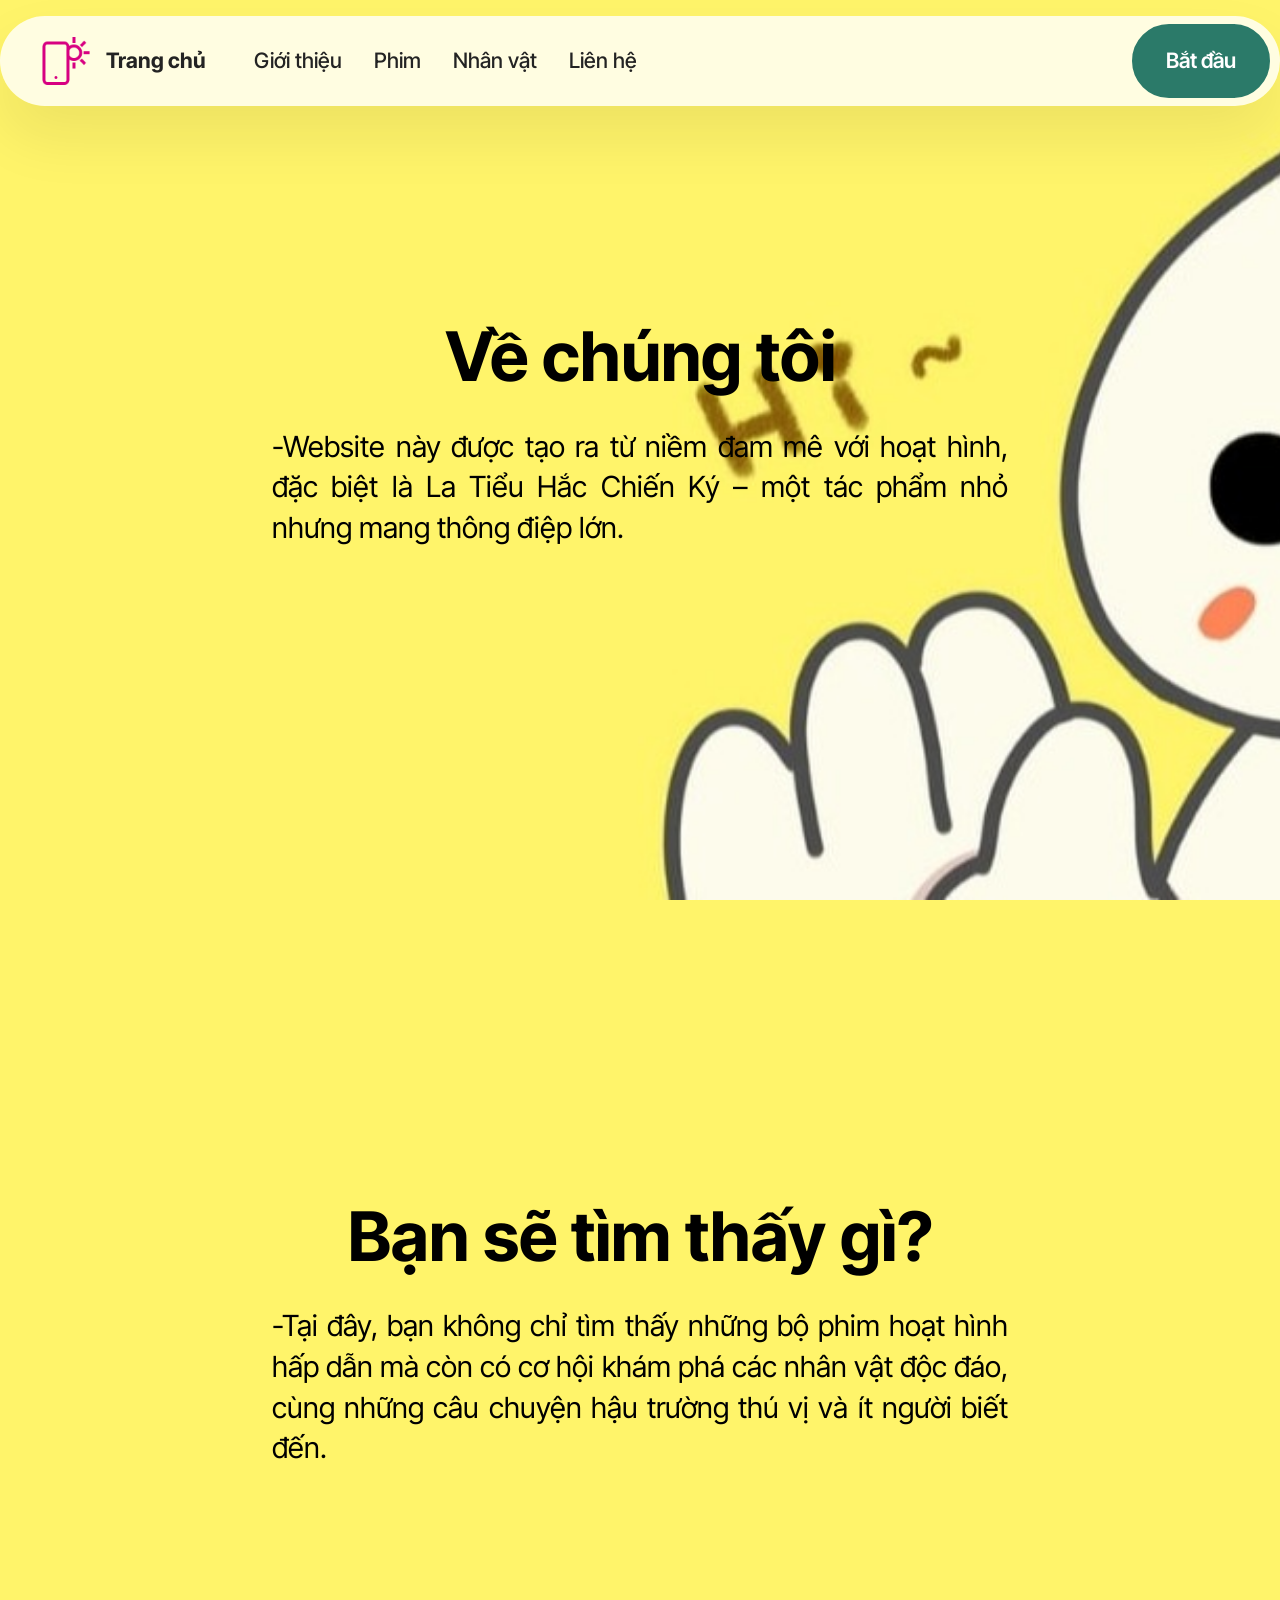
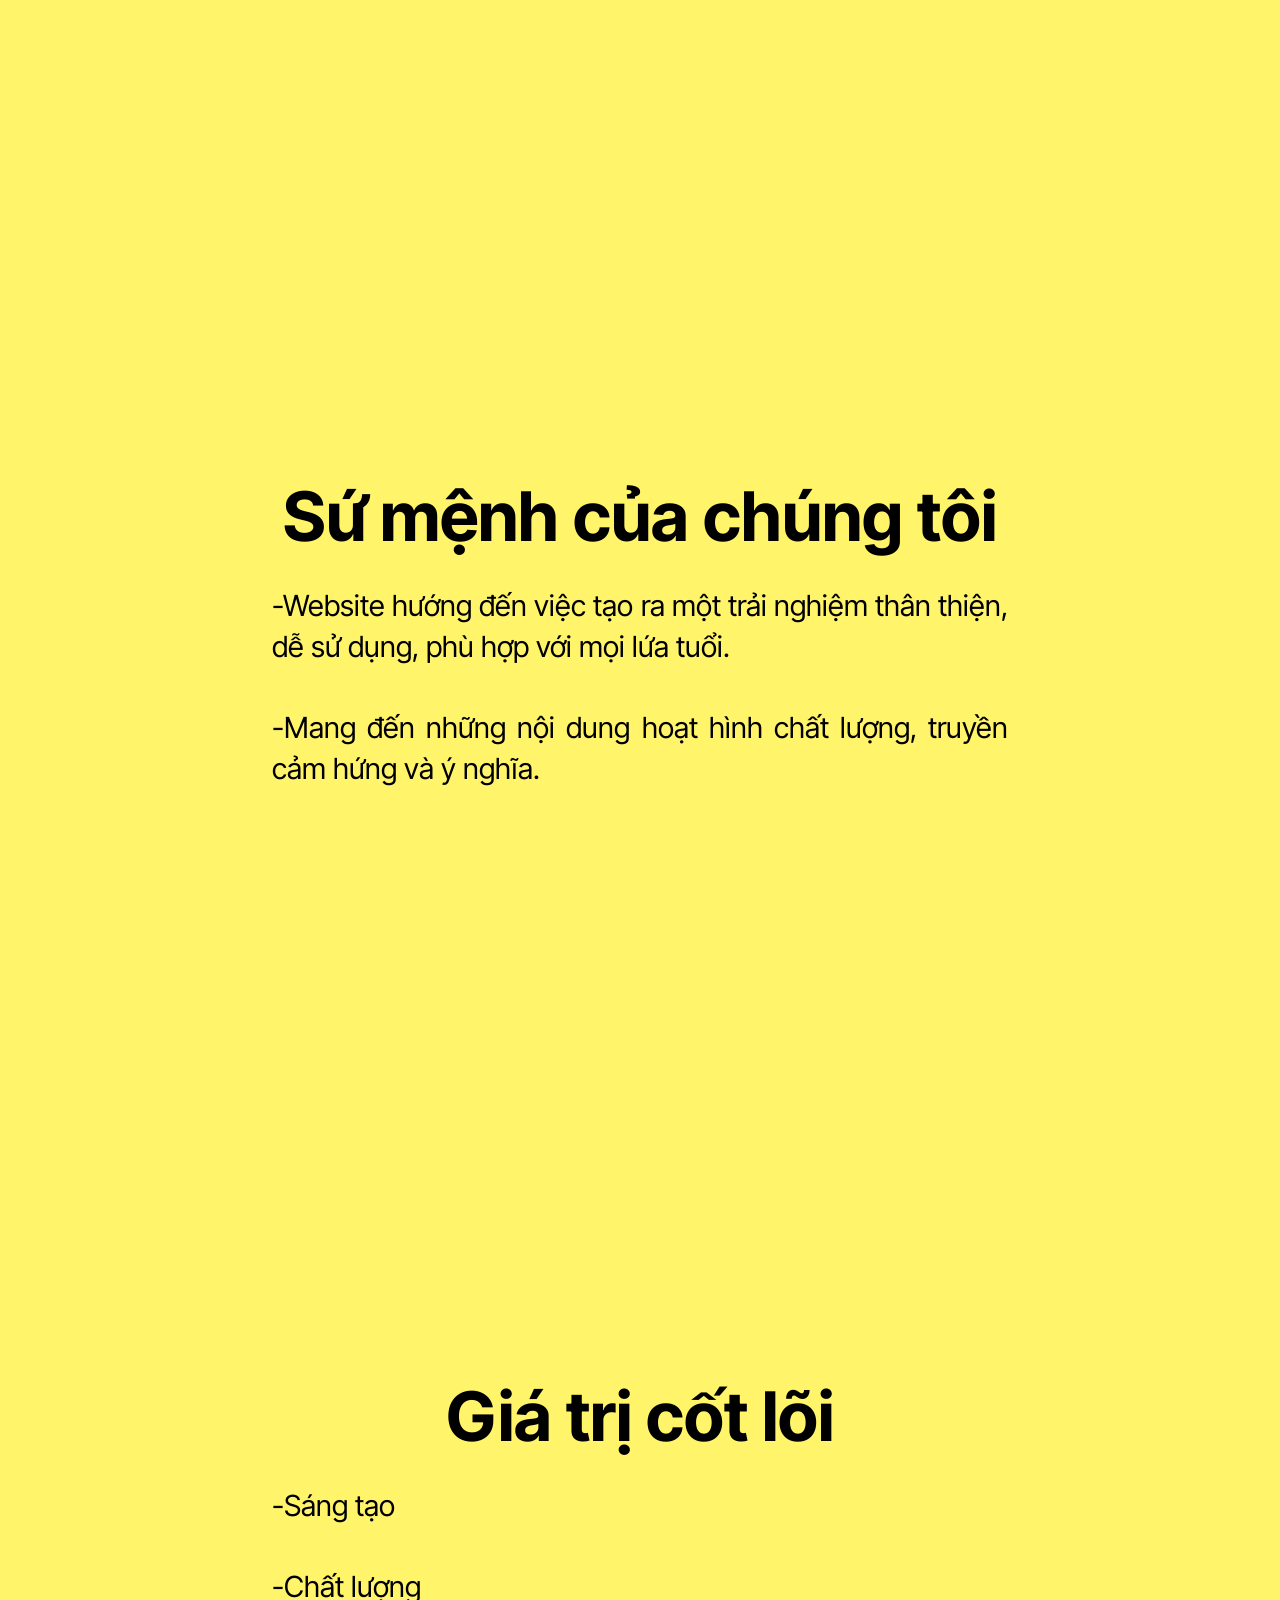
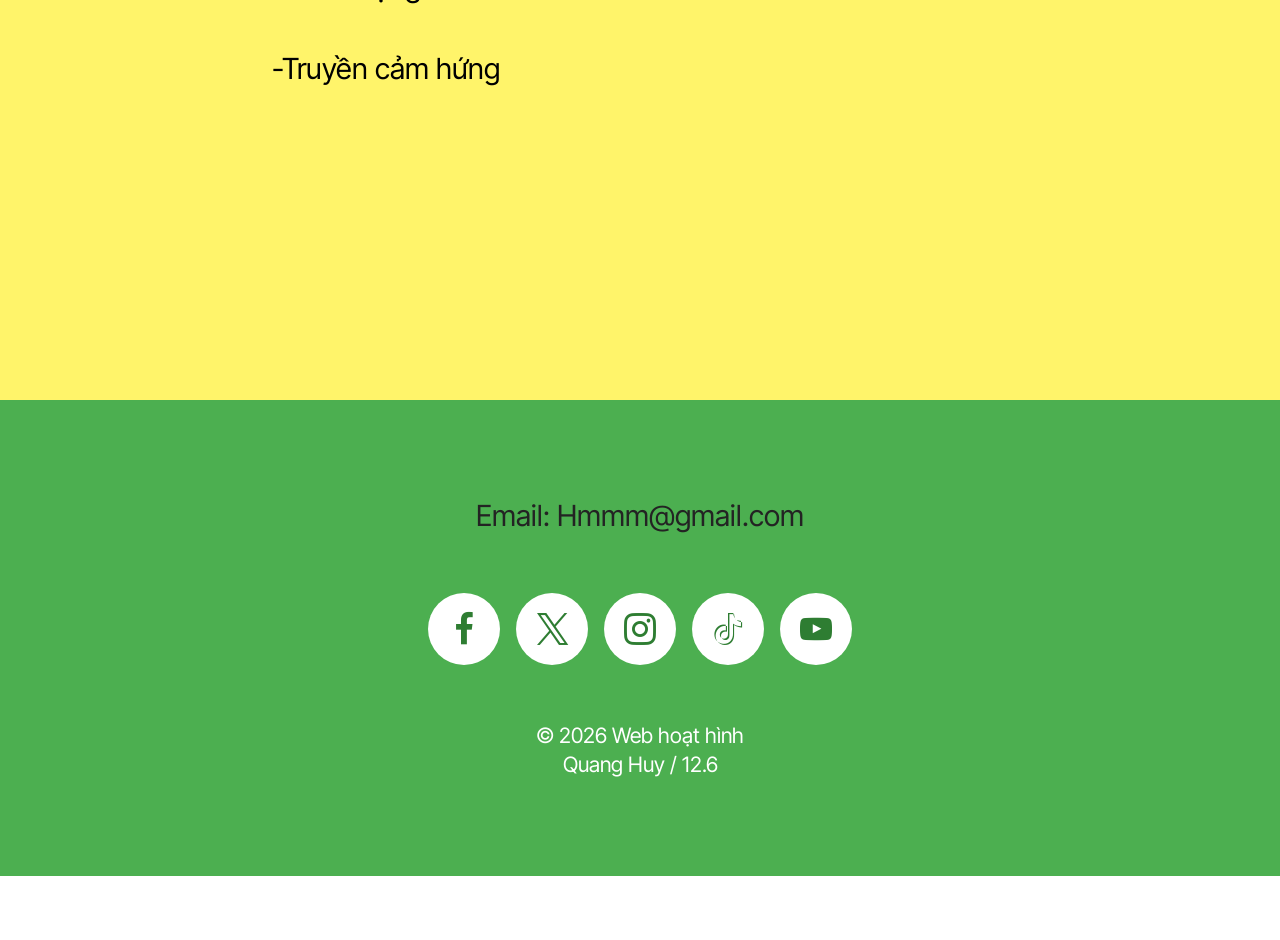
==== page1.html @ 05037f1d "Add files via upload" ====
<!DOCTYPE html>
<html  >
<head>
  <!-- Site made with Mobirise Website Builder v6.1.12, https://mobirise.com -->
  <meta charset="UTF-8">
  <meta http-equiv="X-UA-Compatible" content="IE=edge">
  <meta name="generator" content="Mobirise v6.1.12, mobirise.com">
  <meta name="viewport" content="width=device-width, initial-scale=1, minimum-scale=1">
  <link rel="shortcut icon" href="assets/images/logo.png" type="image/x-icon">
  <meta name="description" content="">
  
  
  <title>📖 Trang Giới thiệu</title>
  <link rel="stylesheet" href="assets/web/assets/mobirise-icons2/mobirise2.css">
  <link rel="stylesheet" href="assets/bootstrap/css/bootstrap.min.css">
  <link rel="stylesheet" href="assets/animatecss/animate.css">
  <link rel="stylesheet" href="assets/dropdown/css/style.css">
  <link rel="stylesheet" href="assets/socicon/css/styles.css">
  <link rel="stylesheet" href="assets/theme/css/style.css">
  <link rel="preload" href="https://fonts.googleapis.com/css?family=Inter+Tight:100,200,300,400,500,600,700,800,900,100i,200i,300i,400i,500i,600i,700i,800i,900i&display=swap" as="style" onload="this.onload=null;this.rel='stylesheet'">
  <noscript><link rel="stylesheet" href="https://fonts.googleapis.com/css?family=Inter+Tight:100,200,300,400,500,600,700,800,900,100i,200i,300i,400i,500i,600i,700i,800i,900i&display=swap"></noscript>
  <link rel="preload" as="style" href="assets/mobirise/css/mbr-additional.css?v=i8ZCEB"><link rel="stylesheet" href="assets/mobirise/css/mbr-additional.css?v=i8ZCEB" type="text/css">

  
  
  
</head>
<body>
  
  <section data-bs-version="5.1" class="menu menu1 cid-vepEcJFgNY" once="menu" id="menu01-1q">
	

	<nav class="navbar navbar-dropdown navbar-fixed-top navbar-expand-lg">
		<div class="container">
			<div class="navbar-brand">
				<span class="navbar-logo">
					<a href="https://mobiri.se">
						<img src="assets/images/logo.png" alt="Mobirise Website Builder" style="height: 3rem;">
					</a>
				</span>
				<span class="navbar-caption-wrap"><a class="navbar-caption text-black text-primary display-4" href="index.html" target="_blank">Trang chủ</a></span>
			</div>
			<button class="navbar-toggler" type="button" data-toggle="collapse" data-bs-toggle="collapse" data-target="#navbarSupportedContent" data-bs-target="#navbarSupportedContent" aria-controls="navbarNavAltMarkup" aria-expanded="false" aria-label="Toggle navigation">
				<div class="hamburger">
					<span></span>
					<span></span>
					<span></span>
					<span></span>
				</div>
			</button>
			<div class="collapse navbar-collapse" id="navbarSupportedContent">
				<ul class="navbar-nav nav-dropdown" data-app-modern-menu="true"><li class="nav-item">
						<a class="nav-link link text-black text-primary display-4" href="page1.html" target="_blank">Giới thiệu</a>
					</li>
					<li class="nav-item">
						<a class="nav-link link text-black text-primary display-4" href="page2.html" aria-expanded="false" target="_blank">Phim</a>
					</li>
					<li class="nav-item">
						<a class="nav-link link text-black text-primary display-4" href="page3.html" target="_blank">Nhân vật</a>
					</li><li class="nav-item"><a class="nav-link link text-black text-primary display-4" href="page4.html" target="_blank">Liên hệ</a></li></ul>
				
				<div class="navbar-buttons mbr-section-btn"><a class="btn btn-primary display-4" href="https://mobiri.se"> Bắt đầu</a></div>
			</div>
		</div>
	</nav>
</section>

<section data-bs-version="5.1" class="header09 startm5 cid-vepYF1tWBy mbr-fullscreen" id="header09-1y">	
    
	
	
	<div class="container-fluid">
		<div class="row">
			<div class="content-wrap col-12 col-md-8">
				<h1 class="mbr-section-title mbr-fonts-style mbr-white mb-4 display-1"><strong>Về chúng tôi</strong></h1>
				
				<p class="mbr-fonts-style mbr-text mbr-white mb-4 display-5">-Website này được tạo ra từ niềm đam mê với hoạt hình, đặc biệt là La Tiểu Hắc Chiến Ký – một tác phẩm nhỏ nhưng mang thông điệp lớn.<br></p>
				
			</div>
		</div>
	</div>
</section>

<section data-bs-version="5.1" class="header09 startm5 cid-veq40XiFyh mbr-fullscreen" id="header09-1z">	
    
	
	
	<div class="container-fluid">
		<div class="row">
			<div class="content-wrap col-12 col-md-8">
				<h1 class="mbr-section-title mbr-fonts-style mbr-white mb-4 display-1"><strong>Bạn sẽ tìm thấy gì?</strong></h1>
				
				<p class="mbr-fonts-style mbr-text mbr-white mb-4 display-5">-Tại đây, bạn không chỉ tìm thấy những bộ phim hoạt hình hấp dẫn mà còn có cơ hội khám phá các nhân vật độc đáo, cùng những câu chuyện hậu trường thú vị và ít người biết đến.<br></p>
				
			</div>
		</div>
	</div>
</section>

<section data-bs-version="5.1" class="header09 startm5 cid-veq47m38uY mbr-fullscreen" id="header09-20">	
    
	
	
	<div class="container-fluid">
		<div class="row">
			<div class="content-wrap col-12 col-md-8">
				<h1 class="mbr-section-title mbr-fonts-style mbr-white mb-4 display-1"><strong>Sứ mệnh của chúng tôi</strong></h1>
				
				<p class="mbr-fonts-style mbr-text mbr-white mb-4 display-5">-Website hướng đến việc tạo ra một trải nghiệm thân thiện, dễ sử dụng, phù hợp với mọi lứa tuổi.<br><br>-Mang đến những nội dung hoạt hình chất lượng, truyền cảm hứng và ý nghĩa.<br></p>
				
			</div>
		</div>
	</div>
</section>

<section data-bs-version="5.1" class="header09 startm5 cid-veq5OoNyB6 mbr-fullscreen" id="header09-21">	
    
	
	
	<div class="container-fluid">
		<div class="row">
			<div class="content-wrap col-12 col-md-8">
				<h1 class="mbr-section-title mbr-fonts-style mbr-white mb-4 display-1"><strong>Giá trị cốt lõi</strong></h1>
				
				<p class="mbr-fonts-style mbr-text mbr-white mb-4 display-5">-Sáng tạo<br><br>-Chất lượng<br><br>-Truyền cảm hứng<br></p>
				
			</div>
		</div>
	</div>
</section>

<section data-bs-version="5.1" class="footer1 programm5 cid-tJS9NNcTLZ" once="footers" id="footer03-1j">

        

    

    <div class="container">
        <div class="row">

            <div class="row-links mb-4">
                <ul class="header-menu">
                  
                  
                  
                  
                <li class="header-menu-item mbr-fonts-style display-5">Email: Hmmm@gmail.com</li></ul>
              </div>

            <div class="col-12">
                <div class="social-row">
                    <div class="soc-item">
                        <a href="https://mobiri.se/" target="_blank">
                            <span class="mbr-iconfont socicon socicon-facebook display-7"></span>
                        </a>
                    </div>
                    <div class="soc-item">
                        <a href="https://mobiri.se/" target="_blank">
                            <span class="mbr-iconfont socicon-twitter socicon"></span>
                        </a>
                    </div>
                    <div class="soc-item">
                        <a href="https://mobiri.se/" target="_blank">
                            <span class="mbr-iconfont socicon-instagram socicon"></span>
                        </a>
                    </div>
                    <div class="soc-item">
                        <a href="https://mobiri.se/" target="_blank">
                            <span class="mbr-iconfont socicon-tiktok socicon"></span>
                        </a>
                    </div>
                    <div class="soc-item">
                        <a href="https://mobiri.se/" target="_blank">
                            <span class="mbr-iconfont socicon-youtube socicon"></span>
                        </a>
                    </div>
                </div>
            </div>
            <div class="col-12 mt-5">
                <p class="mbr-fonts-style copyright display-7">
                    © 2026 Web hoạt hình<br>Quang Huy / 12.6</p>
            </div>
        </div>
    </div>
</section><section class="display-7" style="padding: 0;align-items: center;justify-content: center;flex-wrap: wrap;    align-content: center;display: flex;position: relative;height: 4rem;"><a href="https://mobiri.se/" style="flex: 1 1;height: 4rem;position: absolute;width: 100%;z-index: 1;"><img alt="" style="height: 4rem;" src="[data-uri]"></a><p style="margin: 0;text-align: center;" class="display-7">&#8204;</p><a style="z-index:1" href="https://mobirise.com/builder/ai-website-generator.html">AI Website Generator</a></section><script src="assets/bootstrap/js/bootstrap.bundle.min.js"></script>  <script src="assets/smoothscroll/smooth-scroll.js"></script>  <script src="assets/ytplayer/index.js"></script>  <script src="assets/dropdown/js/navbar-dropdown.js"></script>  <script src="assets/theme/js/script.js"></script>  
  
  
  <input name="animation" type="hidden">
  </body>
</html>
---- assets/web/assets/mobirise-icons2/mobirise2.css ----
@font-face {
  font-family: 'Moririse2';
  font-display: swap;
  src:  url('mobirise2.eot?f2bix4');
  src:  url('mobirise2.eot?f2bix4#iefix') format('embedded-opentype'),
    url('mobirise2.woff2?f2bix4') format('woff2'),
    url('mobirise2.woff?f2bix4') format('woff'),
    url('mobirise2.ttf?f2bix4') format('truetype'),
    url('mobirise2.svg?f2bix4#mobirise2') format('svg');
  font-weight: normal;
  font-style: normal;
}

[class^="mobi-"], [class*=" mobi-"] {
  /* use !important to prevent issues with browser extensions that change fonts */
  font-family: 'Moririse2' !important;
  speak: none;
  font-style: normal;
  font-weight: normal;
  font-variant: normal;
  text-transform: none;
  line-height: 1;

  /* Better Font Rendering =========== */
  -webkit-font-smoothing: antialiased;
  -moz-osx-font-smoothing: grayscale;
}

.mobi-mbri-add-submenu:before {
  content: "\e900";
}
.mobi-mbri-alert:before {
  content: "\e901";
}
.mobi-mbri-align-center:before {
  content: "\e902";
}
.mobi-mbri-align-justify:before {
  content: "\e903";
}
.mobi-mbri-align-left:before {
  content: "\e904";
}
.mobi-mbri-align-right:before {
  content: "\e905";
}
.mobi-mbri-android:before {
  content: "\e906";
}
.mobi-mbri-apple:before {
  content: "\e907";
}
.mobi-mbri-arrow-down:before {
  content: "\e908";
}
.mobi-mbri-arrow-next:before {
  content: "\e909";
}
.mobi-mbri-arrow-prev:before {
  content: "\e90a";
}
.mobi-mbri-arrow-up:before {
  content: "\e90b";
}
.mobi-mbri-bold:before {
  content: "\e90c";
}
.mobi-mbri-bookmark:before {
  content: "\e90d";
}
.mobi-mbri-bootstrap:before {
  content: "\e90e";
}
.mobi-mbri-briefcase:before {
  content: "\e90f";
}
.mobi-mbri-browse:before {
  content: "\e910";
}
.mobi-mbri-bulleted-list:before {
  content: "\e911";
}
.mobi-mbri-calendar:before {
  content: "\e912";
}
.mobi-mbri-camera:before {
  content: "\e913";
}
.mobi-mbri-cart-add:before {
  content: "\e914";
}
.mobi-mbri-cart-full:before {
  content: "\e915";
}
.mobi-mbri-cash:before {
  content: "\e916";
}
.mobi-mbri-change-style:before {
  content: "\e917";
}
.mobi-mbri-chat:before {
  content: "\e918";
}
.mobi-mbri-clock:before {
  content: "\e919";
}
.mobi-mbri-close:before {
  content: "\e91a";
}
.mobi-mbri-cloud:before {
  content: "\e91b";
}
.mobi-mbri-code:before {
  content: "\e91c";
}
.mobi-mbri-contact-form:before {
  content: "\e91d";
}
.mobi-mbri-credit-card:before {
  content: "\e91e";
}
.mobi-mbri-cursor-click:before {
  content: "\e91f";
}
.mobi-mbri-cust-feedback:before {
  content: "\e920";
}
.mobi-mbri-database:before {
  content: "\e921";
}
.mobi-mbri-delivery:before {
  content: "\e922";
}
.mobi-mbri-desktop:before {
  content: "\e923";
}
.mobi-mbri-devices:before {
  content: "\e924";
}
.mobi-mbri-down:before {
  content: "\e925";
}
.mobi-mbri-download-2:before {
  content: "\e926";
}
.mobi-mbri-download:before {
  content: "\e927";
}
.mobi-mbri-drag-n-drop-2:before {
  content: "\e928";
}
.mobi-mbri-drag-n-drop:before {
  content: "\e929";
}
.mobi-mbri-edit-2:before {
  content: "\e92a";
}
.mobi-mbri-edit:before {
  content: "\e92b";
}
.mobi-mbri-error:before {
  content: "\e92c";
}
.mobi-mbri-extension:before {
  content: "\e92d";
}
.mobi-mbri-features:before {
  content: "\e92e";
}
.mobi-mbri-file:before {
  content: "\e92f";
}
.mobi-mbri-flag:before {
  content: "\e930";
}
.mobi-mbri-folder:before {
  content: "\e931";
}
.mobi-mbri-gift:before {
  content: "\e932";
}
.mobi-mbri-github:before {
  content: "\e933";
}
.mobi-mbri-globe-2:before {
  content: "\e934";
}
.mobi-mbri-globe:before {
  content: "\e935";
}
.mobi-mbri-growing-chart:before {
  content: "\e936";
}
.mobi-mbri-hearth:before {
  content: "\e937";
}
.mobi-mbri-help:before {
  content: "\e938";
}
.mobi-mbri-home:before {
  content: "\e939";
}
.mobi-mbri-hot-cup:before {
  content: "\e93a";
}
.mobi-mbri-idea:before {
  content: "\e93b";
}
.mobi-mbri-image-gallery:before {
  content: "\e93c";
}
.mobi-mbri-image-slider:before {
  content: "\e93d";
}
.mobi-mbri-info:before {
  content: "\e93e";
}
.mobi-mbri-italic:before {
  content: "\e93f";
}
.mobi-mbri-key:before {
  content: "\e940";
}
.mobi-mbri-laptop:before {
  content: "\e941";
}
.mobi-mbri-layers:before {
  content: "\e942";
}
.mobi-mbri-left-right:before {
  content: "\e943";
}
.mobi-mbri-left:before {
  content: "\e944";
}
.mobi-mbri-letter:before {
  content: "\e945";
}
.mobi-mbri-like:before {
  content: "\e946";
}
.mobi-mbri-link:before {
  content: "\e947";
}
.mobi-mbri-lock:before {
  content: "\e948";
}
.mobi-mbri-login:before {
  content: "\e949";
}
.mobi-mbri-logout:before {
  content: "\e94a";
}
.mobi-mbri-magic-stick:before {
  content: "\e94b";
}
.mobi-mbri-map-pin:before {
  content: "\e94c";
}
.mobi-mbri-menu:before {
  content: "\e94d";
}
.mobi-mbri-mobile-2:before {
  content: "\e94e";
}
.mobi-mbri-mobile-horizontal:before {
  content: "\e94f";
}
.mobi-mbri-mobile:before {
  content: "\e950";
}
.mobi-mbri-mobirise:before {
  content: "\e951";
}
.mobi-mbri-more-horizontal:before {
  content: "\e952";
}
.mobi-mbri-more-vertical:before {
  content: "\e953";
}
.mobi-mbri-music:before {
  content: "\e954";
}
.mobi-mbri-new-file:before {
  content: "\e955";
}
.mobi-mbri-numbered-list:before {
  content: "\e956";
}
.mobi-mbri-opened-folder:before {
  content: "\e957";
}
.mobi-mbri-pages:before {
  content: "\e958";
}
.mobi-mbri-paper-plane:before {
  content: "\e959";
}
.mobi-mbri-paperclip:before {
  content: "\e95a";
}
.mobi-mbri-phone:before {
  content: "\e95b";
}
.mobi-mbri-photo:before {
  content: "\e95c";
}
.mobi-mbri-photos:before {
  content: "\e95d";
}
.mobi-mbri-pin:before {
  content: "\e95e";
}
.mobi-mbri-play:before {
  content: "\e95f";
}
.mobi-mbri-plus:before {
  content: "\e960";
}
.mobi-mbri-preview:before {
  content: "\e961";
}
.mobi-mbri-print:before {
  content: "\e962";
}
.mobi-mbri-protect:before {
  content: "\e963";
}
.mobi-mbri-question:before {
  content: "\e964";
}
.mobi-mbri-quote-left:before {
  content: "\e965";
}
.mobi-mbri-quote-right:before {
  content: "\e966";
}
.mobi-mbri-redo:before {
  content: "\e967";
}
.mobi-mbri-refresh:before {
  content: "\e968";
}
.mobi-mbri-responsive-2:before {
  content: "\e969";
}
.mobi-mbri-responsive:before {
  content: "\e96a";
}
.mobi-mbri-right:before {
  content: "\e96b";
}
.mobi-mbri-rocket:before {
  content: "\e96c";
}
.mobi-mbri-sad-face:before {
  content: "\e96d";
}
.mobi-mbri-sale:before {
  content: "\e96e";
}
.mobi-mbri-save:before {
  content: "\e96f";
}
.mobi-mbri-search:before {
  content: "\e970";
}
.mobi-mbri-setting-2:before {
  content: "\e971";
}
.mobi-mbri-setting-3:before {
  content: "\e972";
}
.mobi-mbri-setting:before {
  content: "\e973";
}
.mobi-mbri-share:before {
  content: "\e974";
}
.mobi-mbri-shopping-bag:before {
  content: "\e975";
}
.mobi-mbri-shopping-basket:before {
  content: "\e976";
}
.mobi-mbri-shopping-cart:before {
  content: "\e977";
}
.mobi-mbri-sites:before {
  content: "\e978";
}
.mobi-mbri-smile-face:before {
  content: "\e979";
}
.mobi-mbri-speed:before {
  content: "\e97a";
}
.mobi-mbri-star:before {
  content: "\e97b";
}
.mobi-mbri-success:before {
  content: "\e97c";
}
.mobi-mbri-sun:before {
  content: "\e97d";
}
.mobi-mbri-sun2:before {
  content: "\e97e";
}
.mobi-mbri-tablet-vertical:before {
  content: "\e97f";
}
.mobi-mbri-tablet:before {
  content: "\e980";
}
.mobi-mbri-target:before {
  content: "\e981";
}
.mobi-mbri-timer:before {
  content: "\e982";
}
.mobi-mbri-to-ftp:before {
  content: "\e983";
}
.mobi-mbri-to-local-drive:before {
  content: "\e984";
}
.mobi-mbri-touch-swipe:before {
  content: "\e985";
}
.mobi-mbri-touch:before {
  content: "\e986";
}
.mobi-mbri-trash:before {
  content: "\e987";
}
.mobi-mbri-underline:before {
  content: "\e988";
}
.mobi-mbri-undo:before {
  content: "\e989";
}
.mobi-mbri-unlink:before {
  content: "\e98a";
}
.mobi-mbri-unlock:before {
  content: "\e98b";
}
.mobi-mbri-up-down:before {
  content: "\e98c";
}
.mobi-mbri-up:before {
  content: "\e98d";
}
.mobi-mbri-update:before {
  content: "\e98e";
}
.mobi-mbri-upload-2:before {
  content: "\e98f";
}
.mobi-mbri-upload:before {
  content: "\e990";
}
.mobi-mbri-user-2:before {
  content: "\e991";
}
.mobi-mbri-user:before {
  content: "\e992";
}
.mobi-mbri-users:before {
  content: "\e993";
}
.mobi-mbri-video-play:before {
  content: "\e994";
}
.mobi-mbri-video:before {
  content: "\e995";
}
.mobi-mbri-watch:before {
  content: "\e996";
}
.mobi-mbri-website-theme-2:before {
  content: "\e997";
}
.mobi-mbri-website-theme:before {
  content: "\e998";
}
.mobi-mbri-wifi:before {
  content: "\e999";
}
.mobi-mbri-windows:before {
  content: "\e99a";
}
.mobi-mbri-zoom-in:before {
  content: "\e99b";
}
.mobi-mbri-zoom-out:before {
  content: "\e99c";
}
---- assets/dropdown/css/style.css ----
.navbar-dropdown {
  left: 0;
  padding: 0;
  position: absolute;
  right: 0;
  top: 0;
  transition: all 0.45s ease;
  z-index: 1030;
  background: #282828; }
  .navbar-dropdown .navbar-logo {
    margin-right: 0.8rem;
    transition: margin 0.3s ease-in-out;
    vertical-align: middle; }
    .navbar-dropdown .navbar-logo img {
      height: 3.125rem;
      transition: all 0.3s ease-in-out; }
    .navbar-dropdown .navbar-logo.mbr-iconfont {
      font-size: 3.125rem;
      line-height: 3.125rem; }
  .navbar-dropdown .navbar-caption {
    font-weight: 700;
    white-space: normal;
    vertical-align: -4px;
    line-height: 3.125rem !important; }
    .navbar-dropdown .navbar-caption, .navbar-dropdown .navbar-caption:hover {
      color: inherit;
      text-decoration: none; }
  .navbar-dropdown .mbr-iconfont + .navbar-caption {
    vertical-align: -1px; }
  .navbar-dropdown.navbar-fixed-top {
    position: fixed; }
  .navbar-dropdown .navbar-brand span {
    vertical-align: -4px; }
  .navbar-dropdown.bg-color.transparent {
    background: none; }
  .navbar-dropdown.navbar-short .navbar-brand {
    padding: 0.625rem 0; }
    .navbar-dropdown.navbar-short .navbar-brand span {
      vertical-align: -1px; }
  .navbar-dropdown.navbar-short .navbar-caption {
    line-height: 2.375rem !important;
    vertical-align: -2px; }
  .navbar-dropdown.navbar-short .navbar-logo {
    margin-right: 0.5rem; }
    .navbar-dropdown.navbar-short .navbar-logo img {
      height: 2.375rem; }
    .navbar-dropdown.navbar-short .navbar-logo.mbr-iconfont {
      font-size: 2.375rem;
      line-height: 2.375rem; }
  .navbar-dropdown.navbar-short .mbr-table-cell {
    height: 3.625rem; }
  .navbar-dropdown .navbar-close {
    left: 0.6875rem;
    position: fixed;
    top: 0.75rem;
    z-index: 1000; }
  .navbar-dropdown .hamburger-icon {
    content: "";
    display: inline-block;
    vertical-align: middle;
    width: 16px;
    -webkit-box-shadow: 0 -6px 0 1px #282828,0 0 0 1px #282828,0 6px 0 1px #282828;
    -moz-box-shadow: 0 -6px 0 1px #282828,0 0 0 1px #282828,0 6px 0 1px #282828;
    box-shadow: 0 -6px 0 1px #282828,0 0 0 1px #282828,0 6px 0 1px #282828; }

.dropdown-menu .dropdown-toggle[data-toggle="dropdown-submenu"]::after {
  border-bottom: 0.35em solid transparent;
  border-left: 0.35em solid;
  border-right: 0;
  border-top: 0.35em solid transparent;
  margin-left: 0.3rem; }

.dropdown-menu .dropdown-item:focus {
  outline: 0; }

.nav-dropdown {
  font-size: 0.75rem;
  font-weight: 500;
  height: auto !important; }
  .nav-dropdown .nav-btn {
    padding-left: 1rem; }
  .nav-dropdown .link {
    margin: .667em 1.667em;
    font-weight: 500;
    padding: 0;
    transition: color .2s ease-in-out; }
    .nav-dropdown .link.dropdown-toggle {
      margin-right: 2.583em; }
      .nav-dropdown .link.dropdown-toggle::after {
        margin-left: .25rem;
        border-top: 0.35em solid;
        border-right: 0.35em solid transparent;
        border-left: 0.35em solid transparent;
        border-bottom: 0; }
      .nav-dropdown .link.dropdown-toggle[aria-expanded="true"] {
        margin: 0;
        padding: 0.667em 3.263em  0.667em 1.667em; }
  .nav-dropdown .link::after,
  .nav-dropdown .dropdown-item::after {
    color: inherit; }
  .nav-dropdown .btn {
    font-size: 0.75rem;
    font-weight: 700;
    letter-spacing: 0;
    margin-bottom: 0;
    padding-left: 1.25rem;
    padding-right: 1.25rem; }
  .nav-dropdown .dropdown-menu {
    border-radius: 0;
    border: 0;
    left: 0;
    margin: 0;
    padding-bottom: 1.25rem;
    padding-top: 1.25rem;
    position: relative; }
  .nav-dropdown .dropdown-submenu {
    margin-left: 0.125rem;
    top: 0; }
  .nav-dropdown .dropdown-item {
    font-weight: 500;
    line-height: 2;
    padding: 0.3846em 4.615em 0.3846em 1.5385em;
    position: relative;
    transition: color .2s ease-in-out, background-color .2s ease-in-out; }
    .nav-dropdown .dropdown-item::after {
      margin-top: -0.3077em;
      position: absolute;
      right: 1.1538em;
      top: 50%; }
    .nav-dropdown .dropdown-item:focus, .nav-dropdown .dropdown-item:hover {
      background: none; }

@media (max-width: 767px) {
  .nav-dropdown.navbar-toggleable-sm {
    bottom: 0;
    display: none;
    left: 0;
    overflow-x: hidden;
    position: fixed;
    top: 0;
    transform: translateX(-100%);
    -ms-transform: translateX(-100%);
    -webkit-transform: translateX(-100%);
    width: 18.75rem;
    z-index: 999; } }
.nav-dropdown.navbar-toggleable-xl {
  bottom: 0;
  display: none;
  left: 0;
  overflow-x: hidden;
  position: fixed;
  top: 0;
  transform: translateX(-100%);
  -ms-transform: translateX(-100%);
  -webkit-transform: translateX(-100%);
  width: 18.75rem;
  z-index: 999; }

.nav-dropdown-sm {
  display: block !important;
  overflow-x: hidden;
  overflow: auto;
  padding-top: 3.875rem; }
  .nav-dropdown-sm::after {
    content: "";
    display: block;
    height: 3rem;
    width: 100%; }
  .nav-dropdown-sm.collapse.in ~ .navbar-close {
    display: block !important; }
  .nav-dropdown-sm.collapsing, .nav-dropdown-sm.collapse.in {
    transform: translateX(0);
    -ms-transform: translateX(0);
    -webkit-transform: translateX(0);
    transition: all 0.25s ease-out;
    -webkit-transition: all 0.25s ease-out;
    background: #282828; }
  .nav-dropdown-sm.collapsing[aria-expanded="false"] {
    transform: translateX(-100%);
    -ms-transform: translateX(-100%);
    -webkit-transform: translateX(-100%); }
  .nav-dropdown-sm .nav-item {
    display: block;
    margin-left: 0 !important;
    padding-left: 0; }
  .nav-dropdown-sm .link,
  .nav-dropdown-sm .dropdown-item {
    border-top: 1px dotted rgba(255, 255, 255, 0.1);
    font-size: 0.8125rem;
    line-height: 1.6;
    margin: 0 !important;
    padding: 0.875rem 2.4rem 0.875rem 1.5625rem !important;
    position: relative;
    white-space: normal; }
    .nav-dropdown-sm .link:focus, .nav-dropdown-sm .link:hover,
    .nav-dropdown-sm .dropdown-item:focus,
    .nav-dropdown-sm .dropdown-item:hover {
      background: rgba(0, 0, 0, 0.2) !important;
      color: #c0a375; }
  .nav-dropdown-sm .nav-btn {
    position: relative;
    padding: 1.5625rem 1.5625rem 0 1.5625rem; }
    .nav-dropdown-sm .nav-btn::before {
      border-top: 1px dotted rgba(255, 255, 255, 0.1);
      content: "";
      left: 0;
      position: absolute;
      top: 0;
      width: 100%; }
    .nav-dropdown-sm .nav-btn + .nav-btn {
      padding-top: 0.625rem; }
      .nav-dropdown-sm .nav-btn + .nav-btn::before {
        display: none; }
  .nav-dropdown-sm .btn {
    padding: 0.625rem 0; }
  .nav-dropdown-sm .dropdown-toggle[data-toggle="dropdown-submenu"]::after {
    margin-left: .25rem;
    border-top: 0.35em solid;
    border-right: 0.35em solid transparent;
    border-left: 0.35em solid transparent;
    border-bottom: 0; }
  .nav-dropdown-sm .dropdown-toggle[data-toggle="dropdown-submenu"][aria-expanded="true"]::after {
    border-top: 0;
    border-right: 0.35em solid transparent;
    border-left: 0.35em solid transparent;
    border-bottom: 0.35em solid; }
  .nav-dropdown-sm .dropdown-menu {
    margin: 0;
    padding: 0;
    position: relative;
    top: 0;
    left: 0;
    width: 100%;
    border: 0;
    float: none;
    border-radius: 0;
    background: none; }
  .nav-dropdown-sm .dropdown-submenu {
    left: 100%;
    margin-left: 0.125rem;
    margin-top: -1.25rem;
    top: 0; }

.navbar-toggleable-sm .nav-dropdown .dropdown-menu {
  position: absolute; }

.navbar-toggleable-sm .nav-dropdown .dropdown-submenu {
  left: 100%;
  margin-left: 0.125rem;
  margin-top: -1.25rem;
  top: 0; }

.navbar-toggleable-sm.opened .nav-dropdown .dropdown-menu {
  position: relative; }

.navbar-toggleable-sm.opened .nav-dropdown .dropdown-submenu {
  left: 0;
  margin-left: 00rem;
  margin-top: 0rem;
  top: 0; }

.is-builder .nav-dropdown.collapsing {
  transition: none !important; }
---- assets/socicon/css/styles.css ----
@charset "UTF-8";

@font-face {
  font-family: 'Socicon';
  src:  url('../fonts/socicon.eot');
  src:  url('../fonts/socicon.eot?#iefix') format('embedded-opentype'),
    url('../fonts/socicon.woff2') format('woff2'),
    url('../fonts/socicon.ttf') format('truetype'),
    url('../fonts/socicon.woff') format('woff'),
    url('../fonts/socicon.svg#socicon') format('svg');
  font-weight: normal;
  font-style: normal;
  font-display: swap;
}

[data-icon]:before {
  font-family: "socicon" !important;
  content: attr(data-icon);
  font-style: normal !important;
  font-weight: normal !important;
  font-variant: normal !important;
  text-transform: none !important;
  speak: none;
  line-height: 1;
  -webkit-font-smoothing: antialiased;
  -moz-osx-font-smoothing: grayscale;
}

[class^="socicon-"], [class*=" socicon-"] {
  /* use !important to prevent issues with browser extensions that change fonts */
  font-family: 'Socicon' !important;
  speak: none;
  font-style: normal;
  font-weight: normal;
  font-variant: normal;
  text-transform: none;
  line-height: 1;

  /* Better Font Rendering =========== */
  -webkit-font-smoothing: antialiased;
  -moz-osx-font-smoothing: grayscale;
}

.socicon-500px:before {
  content: "\e000";
}
.socicon-8tracks:before {
  content: "\e001";
}
.socicon-airbnb:before {
  content: "\e002";
}
.socicon-alliance:before {
  content: "\e003";
}
.socicon-amazon:before {
  content: "\e004";
}
.socicon-amplement:before {
  content: "\e005";
}
.socicon-android:before {
  content: "\e006";
}
.socicon-angellist:before {
  content: "\e007";
}
.socicon-apple:before {
  content: "\e008";
}
.socicon-appnet:before {
  content: "\e009";
}
.socicon-baidu:before {
  content: "\e00a";
}
.socicon-bandcamp:before {
  content: "\e00b";
}
.socicon-battlenet:before {
  content: "\e00c";
}
.socicon-mixer:before {
  content: "\e00d";
}
.socicon-bebee:before {
  content: "\e00e";
}
.socicon-bebo:before {
  content: "\e00f";
}
.socicon-behance:before {
  content: "\e010";
}
.socicon-blizzard:before {
  content: "\e011";
}
.socicon-blogger:before {
  content: "\e012";
}
.socicon-buffer:before {
  content: "\e013";
}
.socicon-chrome:before {
  content: "\e014";
}
.socicon-coderwall:before {
  content: "\e015";
}
.socicon-curse:before {
  content: "\e016";
}
.socicon-dailymotion:before {
  content: "\e017";
}
.socicon-deezer:before {
  content: "\e018";
}
.socicon-delicious:before {
  content: "\e019";
}
.socicon-deviantart:before {
  content: "\e01a";
}
.socicon-diablo:before {
  content: "\e01b";
}
.socicon-digg:before {
  content: "\e01c";
}
.socicon-discord:before {
  content: "\e01d";
}
.socicon-disqus:before {
  content: "\e01e";
}
.socicon-douban:before {
  content: "\e01f";
}
.socicon-draugiem:before {
  content: "\e020";
}
.socicon-dribbble:before {
  content: "\e021";
}
.socicon-drupal:before {
  content: "\e022";
}
.socicon-ebay:before {
  content: "\e023";
}
.socicon-ello:before {
  content: "\e024";
}
.socicon-endomodo:before {
  content: "\e025";
}
.socicon-envato:before {
  content: "\e026";
}
.socicon-etsy:before {
  content: "\e027";
}
.socicon-facebook:before {
  content: "\e028";
}
.socicon-feedburner:before {
  content: "\e029";
}
.socicon-filmweb:before {
  content: "\e02a";
}
.socicon-firefox:before {
  content: "\e02b";
}
.socicon-flattr:before {
  content: "\e02c";
}
.socicon-flickr:before {
  content: "\e02d";
}
.socicon-formulr:before {
  content: "\e02e";
}
.socicon-forrst:before {
  content: "\e02f";
}
.socicon-foursquare:before {
  content: "\e030";
}
.socicon-friendfeed:before {
  content: "\e031";
}
.socicon-github:before {
  content: "\e032";
}
.socicon-goodreads:before {
  content: "\e033";
}
.socicon-google:before {
  content: "\e034";
}
.socicon-googlescholar:before {
  content: "\e035";
}
.socicon-googlegroups:before {
  content: "\e036";
}
.socicon-googlephotos:before {
  content: "\e037";
}
.socicon-googleplus:before {
  content: "\e038";
}
.socicon-grooveshark:before {
  content: "\e039";
}
.socicon-hackerrank:before {
  content: "\e03a";
}
.socicon-hearthstone:before {
  content: "\e03b";
}
.socicon-hellocoton:before {
  content: "\e03c";
}
.socicon-heroes:before {
  content: "\e03d";
}
.socicon-smashcast:before {
  content: "\e03e";
}
.socicon-horde:before {
  content: "\e03f";
}
.socicon-houzz:before {
  content: "\e040";
}
.socicon-icq:before {
  content: "\e041";
}
.socicon-identica:before {
  content: "\e042";
}
.socicon-imdb:before {
  content: "\e043";
}
.socicon-instagram:before {
  content: "\e044";
}
.socicon-issuu:before {
  content: "\e045";
}
.socicon-istock:before {
  content: "\e046";
}
.socicon-itunes:before {
  content: "\e047";
}
.socicon-keybase:before {
  content: "\e048";
}
.socicon-lanyrd:before {
  content: "\e049";
}
.socicon-lastfm:before {
  content: "\e04a";
}
.socicon-line:before {
  content: "\e04b";
}
.socicon-linkedin:before {
  content: "\e04c";
}
.socicon-livejournal:before {
  content: "\e04d";
}
.socicon-lyft:before {
  content: "\e04e";
}
.socicon-macos:before {
  content: "\e04f";
}
.socicon-mail:before {
  content: "\e050";
}
.socicon-medium:before {
  content: "\e051";
}
.socicon-meetup:before {
  content: "\e052";
}
.socicon-mixcloud:before {
  content: "\e053";
}
.socicon-modelmayhem:before {
  content: "\e054";
}
.socicon-mumble:before {
  content: "\e055";
}
.socicon-myspace:before {
  content: "\e056";
}
.socicon-newsvine:before {
  content: "\e057";
}
.socicon-nintendo:before {
  content: "\e058";
}
.socicon-npm:before {
  content: "\e059";
}
.socicon-odnoklassniki:before {
  content: "\e05a";
}
.socicon-openid:before {
  content: "\e05b";
}
.socicon-opera:before {
  content: "\e05c";
}
.socicon-outlook:before {
  content: "\e05d";
}
.socicon-overwatch:before {
  content: "\e05e";
}
.socicon-patreon:before {
  content: "\e05f";
}
.socicon-paypal:before {
  content: "\e060";
}
.socicon-periscope:before {
  content: "\e061";
}
.socicon-persona:before {
  content: "\e062";
}
.socicon-pinterest:before {
  content: "\e063";
}
.socicon-play:before {
  content: "\e064";
}
.socicon-player:before {
  content: "\e065";
}
.socicon-playstation:before {
  content: "\e066";
}
.socicon-pocket:before {
  content: "\e067";
}
.socicon-qq:before {
  content: "\e068";
}
.socicon-quora:before {
  content: "\e069";
}
.socicon-raidcall:before {
  content: "\e06a";
}
.socicon-ravelry:before {
  content: "\e06b";
}
.socicon-reddit:before {
  content: "\e06c";
}
.socicon-renren:before {
  content: "\e06d";
}
.socicon-researchgate:before {
  content: "\e06e";
}
.socicon-residentadvisor:before {
  content: "\e06f";
}
.socicon-reverbnation:before {
  content: "\e070";
}
.socicon-rss:before {
  content: "\e071";
}
.socicon-sharethis:before {
  content: "\e072";
}
.socicon-skype:before {
  content: "\e073";
}
.socicon-slideshare:before {
  content: "\e074";
}
.socicon-smugmug:before {
  content: "\e075";
}
.socicon-snapchat:before {
  content: "\e076";
}
.socicon-songkick:before {
  content: "\e077";
}
.socicon-soundcloud:before {
  content: "\e078";
}
.socicon-spotify:before {
  content: "\e079";
}
.socicon-stackexchange:before {
  content: "\e07a";
}
.socicon-stackoverflow:before {
  content: "\e07b";
}
.socicon-starcraft:before {
  content: "\e07c";
}
.socicon-stayfriends:before {
  content: "\e07d";
}
.socicon-steam:before {
  content: "\e07e";
}
.socicon-storehouse:before {
  content: "\e07f";
}
.socicon-strava:before {
  content: "\e080";
}
.socicon-streamjar:before {
  content: "\e081";
}
.socicon-stumbleupon:before {
  content: "\e082";
}
.socicon-swarm:before {
  content: "\e083";
}
.socicon-teamspeak:before {
  content: "\e084";
}
.socicon-teamviewer:before {
  content: "\e085";
}
.socicon-technorati:before {
  content: "\e086";
}
.socicon-telegram:before {
  content: "\e087";
}
.socicon-tripadvisor:before {
  content: "\e088";
}
.socicon-tripit:before {
  content: "\e089";
}
.socicon-triplej:before {
  content: "\e08a";
}
.socicon-tumblr:before {
  content: "\e08b";
}
.socicon-twitch:before {
  content: "\e08c";
}
.socicon-twitter:before {
  content: "\e08d";
}
.socicon-uber:before {
  content: "\e08e";
}
.socicon-ventrilo:before {
  content: "\e08f";
}
.socicon-viadeo:before {
  content: "\e090";
}
.socicon-viber:before {
  content: "\e091";
}
.socicon-viewbug:before {
  content: "\e092";
}
.socicon-vimeo:before {
  content: "\e093";
}
.socicon-vine:before {
  content: "\e094";
}
.socicon-vkontakte:before {
  content: "\e095";
}
.socicon-warcraft:before {
  content: "\e096";
}
.socicon-wechat:before {
  content: "\e097";
}
.socicon-weibo:before {
  content: "\e098";
}
.socicon-whatsapp:before {
  content: "\e099";
}
.socicon-wikipedia:before {
  content: "\e09a";
}
.socicon-windows:before {
  content: "\e09b";
}
.socicon-wordpress:before {
  content: "\e09c";
}
.socicon-wykop:before {
  content: "\e09d";
}
.socicon-xbox:before {
  content: "\e09e";
}
.socicon-xing:before {
  content: "\e09f";
}
.socicon-yahoo:before {
  content: "\e0a0";
}
.socicon-yammer:before {
  content: "\e0a1";
}
.socicon-yandex:before {
  content: "\e0a2";
}
.socicon-yelp:before {
  content: "\e0a3";
}
.socicon-younow:before {
  content: "\e0a4";
}
.socicon-youtube:before {
  content: "\e0a5";
}
.socicon-zapier:before {
  content: "\e0a6";
}
.socicon-zerply:before {
  content: "\e0a7";
}
.socicon-zomato:before {
  content: "\e0a8";
}
.socicon-zynga:before {
  content: "\e0a9";
}
.socicon-bluesky:before {
  content: "\e0aa";
}
.socicon-threads:before {
  content: "\e0ab";
}
.socicon-spreadshirt:before {
  content: "\e901";
}
.socicon-gamejolt:before {
  content: "\e902";
}
.socicon-trello:before {
  content: "\e903";
}
.socicon-tunein:before {
  content: "\e904";
}
.socicon-bloglovin:before {
  content: "\e905";
}
.socicon-gamewisp:before {
  content: "\e906";
}
.socicon-messenger:before {
  content: "\e907";
}
.socicon-pandora:before {
  content: "\e908";
}
.socicon-augment:before {
  content: "\e909";
}
.socicon-bitbucket:before {
  content: "\e90a";
}
.socicon-fyuse:before {
  content: "\e90b";
}
.socicon-yt-gaming:before {
  content: "\e90c";
}
.socicon-sketchfab:before {
  content: "\e90d";
}
.socicon-mobcrush:before {
  content: "\e90e";
}
.socicon-microsoft:before {
  content: "\e90f";
}
.socicon-realtor:before {
  content: "\e910";
}
.socicon-tidal:before {
  content: "\e911";
}
.socicon-qobuz:before {
  content: "\e912";
}
.socicon-natgeo:before {
  content: "\e913";
}
.socicon-mastodon:before {
  content: "\e914";
}
.socicon-unsplash:before {
  content: "\e915";
}
.socicon-homeadvisor:before {
  content: "\e916";
}
.socicon-angieslist:before {
  content: "\e917";
}
.socicon-codepen:before {
  content: "\e918";
}
.socicon-slack:before {
  content: "\e919";
}
.socicon-openaigym:before {
  content: "\e91a";
}
.socicon-logmein:before {
  content: "\e91b";
}
.socicon-fiverr:before {
  content: "\e91c";
}
.socicon-gotomeeting:before {
  content: "\e91d";
}
.socicon-aliexpress:before {
  content: "\e91e";
}
.socicon-guru:before {
  content: "\e91f";
}
.socicon-appstore:before {
  content: "\e920";
}
.socicon-homes:before {
  content: "\e921";
}
.socicon-zoom:before {
  content: "\e922";
}
.socicon-alibaba:before {
  content: "\e923";
}
.socicon-craigslist:before {
  content: "\e924";
}
.socicon-wix:before {
  content: "\e925";
}
.socicon-redfin:before {
  content: "\e926";
}
.socicon-googlecalendar:before {
  content: "\e927";
}
.socicon-shopify:before {
  content: "\e928";
}
.socicon-freelancer:before {
  content: "\e929";
}
.socicon-seedrs:before {
  content: "\e92a";
}
.socicon-bing:before {
  content: "\e92b";
}
.socicon-doodle:before {
  content: "\e92c";
}
.socicon-bonanza:before {
  content: "\e92d";
}
.socicon-squarespace:before {
  content: "\e92e";
}
.socicon-toptal:before {
  content: "\e92f";
}
.socicon-gust:before {
  content: "\e930";
}
.socicon-ask:before {
  content: "\e931";
}
.socicon-trulia:before {
  content: "\e932";
}
.socicon-loomly:before {
  content: "\e933";
}
.socicon-ghost:before {
  content: "\e934";
}
.socicon-upwork:before {
  content: "\e935";
}
.socicon-fundable:before {
  content: "\e936";
}
.socicon-booking:before {
  content: "\e937";
}
.socicon-googlemaps:before {
  content: "\e938";
}
.socicon-zillow:before {
  content: "\e939";
}
.socicon-niconico:before {
  content: "\e93a";
}
.socicon-toneden:before {
  content: "\e93b";
}
.socicon-crunchbase:before {
  content: "\e93c";
}
.socicon-homefy:before {
  content: "\e93d";
}
.socicon-calendly:before {
  content: "\e93e";
}
.socicon-livemaster:before {
  content: "\e93f";
}
.socicon-udemy:before {
  content: "\e940";
}
.socicon-codered:before {
  content: "\e941";
}
.socicon-origin:before {
  content: "\e942";
}
.socicon-nextdoor:before {
  content: "\e943";
}
.socicon-portfolio:before {
  content: "\e944";
}
.socicon-instructables:before {
  content: "\e945";
}
.socicon-gitlab:before {
  content: "\e946";
}
.socicon-hackernews:before {
  content: "\e947";
}
.socicon-smashwords:before {
  content: "\e948";
}
.socicon-kobo:before {
  content: "\e949";
}
.socicon-bookbub:before {
  content: "\e94a";
}
.socicon-mailru:before {
  content: "\e94b";
}
.socicon-moddb:before {
  content: "\e94c";
}
.socicon-indiedb:before {
  content: "\e94d";
}
.socicon-traxsource:before {
  content: "\e94e";
}
.socicon-gamefor:before {
  content: "\e94f";
}
.socicon-pixiv:before {
  content: "\e950";
}
.socicon-myanimelist:before {
  content: "\e951";
}
.socicon-blackberry:before {
  content: "\e952";
}
.socicon-wickr:before {
  content: "\e953";
}
.socicon-spip:before {
  content: "\e954";
}
.socicon-napster:before {
  content: "\e955";
}
.socicon-beatport:before {
  content: "\e956";
}
.socicon-hackerone:before {
  content: "\e957";
}
.socicon-internet:before {
  content: "\e958";
}
.socicon-ubuntu:before {
  content: "\e959";
}
.socicon-artstation:before {
  content: "\e95a";
}
.socicon-invision:before {
  content: "\e95b";
}
.socicon-torial:before {
  content: "\e95c";
}
.socicon-collectorz:before {
  content: "\e95d";
}
.socicon-seenthis:before {
  content: "\e95e";
}
.socicon-googleplaymusic:before {
  content: "\e95f";
}
.socicon-debian:before {
  content: "\e960";
}
.socicon-filmfreeway:before {
  content: "\e961";
}
.socicon-gnome:before {
  content: "\e962";
}
.socicon-itchio:before {
  content: "\e963";
}
.socicon-jamendo:before {
  content: "\e964";
}
.socicon-mix:before {
  content: "\e965";
}
.socicon-sharepoint:before {
  content: "\e966";
}
.socicon-tinder:before {
  content: "\e967";
}
.socicon-windguru:before {
  content: "\e968";
}
.socicon-cdbaby:before {
  content: "\e969";
}
.socicon-elementaryos:before {
  content: "\e96a";
}
.socicon-stage32:before {
  content: "\e96b";
}
.socicon-tiktok:before {
  content: "\e96c";
}
.socicon-gitter:before {
  content: "\e96d";
}
.socicon-letterboxd:before {
  content: "\e96e";
}
.socicon-threema:before {
  content: "\e96f";
}
.socicon-splice:before {
  content: "\e970";
}
.socicon-metapop:before {
  content: "\e971";
}
.socicon-naver:before {
  content: "\e972";
}
.socicon-remote:before {
  content: "\e973";
}
.socicon-flipboard:before {
  content: "\e974";
}
.socicon-googlehangouts:before {
  content: "\e975";
}
.socicon-dlive:before {
  content: "\e976";
}
.socicon-vsco:before {
  content: "\e977";
}
.socicon-stitcher:before {
  content: "\e978";
}
.socicon-avvo:before {
  content: "\e979";
}
.socicon-redbubble:before {
  content: "\e97a";
}
.socicon-society6:before {
  content: "\e97b";
}
.socicon-zazzle:before {
  content: "\e97c";
}
.socicon-eitaa:before {
  content: "\e97d";
}
.socicon-soroush:before {
  content: "\e97e";
}
.socicon-bale:before {
  content: "\e97f";
}
---- assets/theme/css/style.css ----
@charset "UTF-8";
section {
  background-color: #ffffff;
}

body {
  font-style: normal;
  line-height: 1.5;
  font-weight: 400;
  color: #232323;
  position: relative;
}

button {
  background-color: transparent;
  border-color: transparent;
}

.embla__button,
.carousel-control {
  background-color: #edefea !important;
  opacity: 0.8 !important;
  color: #464845 !important;
  border-color: #edefea !important;
}

.carousel .close,
.modalWindow .close {
  background-color: #edefea !important;
  color: #464845 !important;
  border-color: #edefea !important;
  opacity: 0.8 !important;
}

.carousel .close:hover,
.modalWindow .close:hover {
  opacity: 1 !important;
}

.carousel-indicators li {
  background-color: #edefea !important;
  border: 2px solid #464845 !important;
}

.carousel-indicators li:hover,
.carousel-indicators li:active {
  opacity: 0.8 !important;
}

.embla__button:hover,
.carousel-control:hover {
  background-color: #edefea !important;
  opacity: 1 !important;
}

.modalWindow-video-container {
  height: 80%;
}

section,
.container,
.container-fluid {
  position: relative;
  word-wrap: break-word;
}

a.mbr-iconfont:hover {
  text-decoration: none;
}

.article .lead p,
.article .lead ul,
.article .lead ol,
.article .lead pre,
.article .lead blockquote {
  margin-bottom: 0;
}

a {
  font-style: normal;
  font-weight: 400;
  cursor: pointer;
}
a, a:hover {
  text-decoration: none;
}

.mbr-section-title {
  font-style: normal;
  line-height: 1.3;
}

.mbr-section-subtitle {
  line-height: 1.3;
}

.mbr-text {
  font-style: normal;
  line-height: 1.7;
}

h1,
h2,
h3,
h4,
h5,
h6,
.display-1,
.display-2,
.display-4,
.display-5,
.display-7,
span,
p,
a {
  line-height: 1;
  word-break: break-word;
  word-wrap: break-word;
  font-weight: 400;
}

b,
strong {
  font-weight: bold;
}

input:-webkit-autofill, input:-webkit-autofill:hover, input:-webkit-autofill:focus, input:-webkit-autofill:active {
  transition-delay: 9999s;
  -webkit-transition-property: background-color, color;
  transition-property: background-color, color;
}

textarea[type=hidden] {
  display: none;
}

section {
  background-position: 50% 50%;
  background-repeat: no-repeat;
  background-size: cover;
}
section .mbr-background-video,
section .mbr-background-video-preview {
  position: absolute;
  bottom: 0;
  left: 0;
  right: 0;
  top: 0;
}

.hidden {
  visibility: hidden;
}

.mbr-z-index20 {
  z-index: 20;
}

/*! Base colors */
.mbr-white {
  color: #ffffff;
}

.mbr-black {
  color: #111111;
}

.mbr-bg-white {
  background-color: #ffffff;
}

.mbr-bg-black {
  background-color: #000000;
}

/*! Text-aligns */
.align-left {
  text-align: left;
}

.align-center {
  text-align: center;
}

.align-right {
  text-align: right;
}

/*! Font-weight  */
.mbr-light {
  font-weight: 300;
}

.mbr-regular {
  font-weight: 400;
}

.mbr-semibold {
  font-weight: 500;
}

.mbr-bold {
  font-weight: 700;
}

/*! Media  */
.media-content {
  flex-basis: 100%;
}

.media-container-row {
  display: flex;
  flex-direction: row;
  flex-wrap: wrap;
  justify-content: center;
  align-content: center;
  align-items: start;
}
.media-container-row .media-size-item {
  width: 400px;
}

.media-container-column {
  display: flex;
  flex-direction: column;
  flex-wrap: wrap;
  justify-content: center;
  align-content: center;
  align-items: stretch;
}
.media-container-column > * {
  width: 100%;
}

@media (min-width: 992px) {
  .media-container-row {
    flex-wrap: nowrap;
  }
}
figure {
  margin-bottom: 0;
  overflow: hidden;
}

figure[mbr-media-size] {
  transition: width 0.1s;
}

img,
iframe {
  display: block;
  width: 100%;
}

.card {
  background-color: transparent;
  border: none;
}

.card-box {
  width: 100%;
}

.card-img {
  text-align: center;
  flex-shrink: 0;
  -webkit-flex-shrink: 0;
}

.media {
  max-width: 100%;
  margin: 0 auto;
}

.mbr-figure {
  align-self: center;
}

.media-container > div {
  max-width: 100%;
}

.mbr-figure img,
.card-img img {
  width: 100%;
}

@media (max-width: 991px) {
  .media-size-item {
    width: auto !important;
  }
  .media {
    width: auto;
  }
  .mbr-figure {
    width: 100% !important;
  }
}
/*! Buttons */
.mbr-section-btn {
  margin-left: -0.6rem;
  margin-right: -0.6rem;
  font-size: 0;
}

.btn {
  font-weight: 600;
  border-width: 1px;
  font-style: normal;
  margin: 0.6rem 0.6rem;
  white-space: normal;
  transition: all 0.2s ease-in-out;
  display: inline-flex;
  align-items: center;
  justify-content: center;
  word-break: break-word;
}

.btn-sm {
  font-weight: 600;
  letter-spacing: 0px;
  transition: all 0.3s ease-in-out;
}

.btn-md {
  font-weight: 600;
  letter-spacing: 0px;
  transition: all 0.3s ease-in-out;
}

.btn-lg {
  font-weight: 600;
  letter-spacing: 0px;
  transition: all 0.3s ease-in-out;
}

.btn-form {
  margin: 0;
}
.btn-form:hover {
  cursor: pointer;
}

nav .mbr-section-btn {
  margin-left: 0rem;
  margin-right: 0rem;
}

/*! Btn icon margin */
.btn .mbr-iconfont,
.btn.btn-sm .mbr-iconfont {
  order: 1;
  cursor: pointer;
  margin-left: 0.5rem;
  vertical-align: sub;
}

.btn.btn-md .mbr-iconfont,
.btn.btn-md .mbr-iconfont {
  margin-left: 0.8rem;
}

.mbr-regular {
  font-weight: 400;
}

.mbr-semibold {
  font-weight: 500;
}

.mbr-bold {
  font-weight: 700;
}

[type=submit] {
  -webkit-appearance: none;
}

/*! Full-screen */
.mbr-fullscreen .mbr-overlay {
  min-height: 100vh;
}

.mbr-fullscreen {
  display: flex;
  display: -moz-flex;
  display: -ms-flex;
  display: -o-flex;
  align-items: center;
  min-height: 100vh;
  padding-top: 3rem;
  padding-bottom: 3rem;
}

/*! Map */
.map {
  height: 25rem;
  position: relative;
}
.map iframe {
  width: 100%;
  height: 100%;
}

/*! Scroll to top arrow */
.mbr-arrow-up {
  bottom: 25px;
  right: 90px;
  position: fixed;
  text-align: right;
  z-index: 5000;
  color: #ffffff;
  font-size: 22px;
}

.mbr-arrow-up a {
  background: rgba(0, 0, 0, 0.2);
  border-radius: 50%;
  color: #fff;
  display: inline-block;
  height: 60px;
  width: 60px;
  border: 2px solid #fff;
  outline-style: none !important;
  position: relative;
  text-decoration: none;
  transition: all 0.3s ease-in-out;
  cursor: pointer;
  text-align: center;
}
.mbr-arrow-up a:hover {
  background-color: rgba(0, 0, 0, 0.4);
}
.mbr-arrow-up a i {
  line-height: 60px;
}

.mbr-arrow-up-icon {
  display: block;
  color: #fff;
}

.mbr-arrow-up-icon::before {
  content: "›";
  display: inline-block;
  font-family: serif;
  font-size: 22px;
  line-height: 1;
  font-style: normal;
  position: relative;
  top: 6px;
  left: -4px;
  transform: rotate(-90deg);
}

/*! Arrow Down */
.mbr-arrow {
  position: absolute;
  bottom: 45px;
  left: 50%;
  width: 60px;
  height: 60px;
  cursor: pointer;
  background-color: rgba(80, 80, 80, 0.5);
  border-radius: 50%;
  transform: translateX(-50%);
}
@media (max-width: 767px) {
  .mbr-arrow {
    display: none;
  }
}
.mbr-arrow > a {
  display: inline-block;
  text-decoration: none;
  outline-style: none;
  animation: arrowdown 1.7s ease-in-out infinite;
  color: #ffffff;
}
.mbr-arrow > a > i {
  position: absolute;
  top: -2px;
  left: 15px;
  font-size: 2rem;
}

#scrollToTop a i::before {
  content: "";
  position: absolute;
  display: block;
  border-bottom: 2.5px solid #fff;
  border-left: 2.5px solid #fff;
  width: 27.8%;
  height: 27.8%;
  left: 50%;
  top: 51%;
  transform: translateY(-30%) translateX(-50%) rotate(135deg);
}

@keyframes arrowdown {
  0% {
    transform: translateY(0px);
  }
  50% {
    transform: translateY(-5px);
  }
  100% {
    transform: translateY(0px);
  }
}
@media (max-width: 500px) {
  .mbr-arrow-up {
    left: 0;
    right: 0;
    text-align: center;
  }
}
/*Gradients animation*/
@keyframes gradient-animation {
  from {
    background-position: 0% 100%;
    animation-timing-function: ease-in-out;
  }
  to {
    background-position: 100% 0%;
    animation-timing-function: ease-in-out;
  }
}
.bg-gradient {
  background-size: 200% 200%;
  animation: gradient-animation 5s infinite alternate;
  -webkit-animation: gradient-animation 5s infinite alternate;
}

.menu .navbar-brand {
  display: -webkit-flex;
}
.menu .navbar-brand span {
  display: flex;
  display: -webkit-flex;
}
.menu .navbar-brand .navbar-caption-wrap {
  display: -webkit-flex;
}
.menu .navbar-brand .navbar-logo img {
  display: -webkit-flex;
  width: auto;
}
@media (min-width: 768px) and (max-width: 991px) {
  .menu .navbar-toggleable-sm .navbar-nav {
    display: -ms-flexbox;
  }
}
@media (max-width: 991px) {
  .menu .navbar-collapse {
    max-height: 93.5vh;
  }
  .menu .navbar-collapse.show {
    overflow: auto;
  }
}
@media (min-width: 992px) {
  .menu .navbar-nav.nav-dropdown {
    display: -webkit-flex;
  }
  .menu .navbar-toggleable-sm .navbar-collapse {
    display: -webkit-flex !important;
  }
  .menu .collapsed .navbar-collapse {
    max-height: 93.5vh;
  }
  .menu .collapsed .navbar-collapse.show {
    overflow: auto;
  }
}
@media (max-width: 767px) {
  .menu .navbar-collapse {
    max-height: 80vh;
  }
}

.nav-link .mbr-iconfont {
  margin-right: 0.5rem;
}

.navbar {
  display: -webkit-flex;
  -webkit-flex-wrap: wrap;
  -webkit-align-items: center;
  -webkit-justify-content: space-between;
}

.navbar-collapse {
  -webkit-flex-basis: 100%;
  -webkit-flex-grow: 1;
  -webkit-align-items: center;
}

.nav-dropdown .link {
  padding: 0.667em 1.667em !important;
  margin: 0 !important;
}

.nav {
  display: -webkit-flex;
  -webkit-flex-wrap: wrap;
}

.row {
  display: -webkit-flex;
  -webkit-flex-wrap: wrap;
}

.justify-content-center {
  -webkit-justify-content: center;
}

.form-inline {
  display: -webkit-flex;
}

.card-wrapper {
  -webkit-flex: 1;
}

.carousel-control {
  z-index: 10;
  display: -webkit-flex;
}

.carousel-controls {
  display: -webkit-flex;
}

.media {
  display: -webkit-flex;
}

.form-group:focus {
  outline: none;
}

.jq-selectbox__select {
  padding: 7px 0;
  position: relative;
}

.jq-selectbox__dropdown {
  overflow: hidden;
  border-radius: 10px;
  position: absolute;
  top: 100%;
  left: 0 !important;
  width: 100% !important;
}

.jq-selectbox__trigger-arrow {
  right: 0;
  transform: translateY(-50%);
}

.jq-selectbox li {
  padding: 1.07em 0.5em;
}

input[type=range] {
  padding-left: 0 !important;
  padding-right: 0 !important;
}

.modal-dialog,
.modal-content {
  height: 100%;
}

.modal-dialog .carousel-inner {
  height: calc(100vh - 1.75rem);
}
@media (max-width: 575px) {
  .modal-dialog .carousel-inner {
    height: calc(100vh - 1rem);
  }
}

.carousel-item {
  text-align: center;
}

.carousel-item img {
  margin: auto;
}

.navbar-toggler {
  align-self: flex-start;
  padding: 0.25rem 0.75rem;
  font-size: 1.25rem;
  line-height: 1;
  background: transparent;
  border: 1px solid transparent;
  border-radius: 0.25rem;
}

.navbar-toggler:focus,
.navbar-toggler:hover {
  text-decoration: none;
  box-shadow: none;
}

.navbar-toggler-icon {
  display: inline-block;
  width: 1.5em;
  height: 1.5em;
  vertical-align: middle;
  content: "";
  background: no-repeat center center;
  background-size: 100% 100%;
}

.navbar-toggler-left {
  position: absolute;
  left: 1rem;
}

.navbar-toggler-right {
  position: absolute;
  right: 1rem;
}

.card-img {
  width: auto;
}

.menu .navbar.collapsed:not(.beta-menu) {
  flex-direction: column;
}

.carousel-item.active,
.carousel-item-next,
.carousel-item-prev {
  display: flex;
}

.note-air-layout .dropup .dropdown-menu,
.note-air-layout .navbar-fixed-bottom .dropdown .dropdown-menu {
  bottom: initial !important;
}

html,
body {
  height: auto;
  min-height: 100vh;
}

.dropup .dropdown-toggle::after {
  display: none;
}

.form-asterisk {
  font-family: initial;
  position: absolute;
  top: -2px;
  font-weight: normal;
}

.form-control-label {
  position: relative;
  cursor: pointer;
  margin-bottom: 0.357em;
  padding: 0;
}

.alert {
  color: #ffffff;
  border-radius: 0;
  border: 0;
  font-size: 1.1rem;
  line-height: 1.5;
  margin-bottom: 1.875rem;
  padding: 1.25rem;
  position: relative;
  text-align: center;
}
.alert.alert-form::after {
  background-color: inherit;
  bottom: -7px;
  content: "";
  display: block;
  height: 14px;
  left: 50%;
  margin-left: -7px;
  position: absolute;
  transform: rotate(45deg);
  width: 14px;
}

.form-control {
  background-color: #ffffff;
  background-clip: border-box;
  color: #232323;
  line-height: 1rem !important;
  height: auto;
  padding: 1.2rem 2rem;
  transition: border-color 0.25s ease 0s;
  border: 1px solid transparent !important;
  border-radius: 4px;
  box-shadow: rgba(0, 0, 0, 0.07) 0px 1px 1px 0px, rgba(0, 0, 0, 0.07) 0px 1px 3px 0px, rgba(0, 0, 0, 0.03) 0px 0px 0px 1px;
}
.form-active .form-control:invalid {
  border-color: red;
}

.row > * {
  padding-right: 1rem;
  padding-left: 1rem;
}

form .row {
  margin-left: -0.6rem;
  margin-right: -0.6rem;
}
form .row [class*=col] {
  padding-left: 0.6rem;
  padding-right: 0.6rem;
}

form .mbr-section-btn {
  padding-left: 0.6rem;
  padding-right: 0.6rem;
}

form .form-check-input {
  margin-top: 0.5;
}

textarea.form-control {
  line-height: 1.5rem !important;
}

.form-group {
  margin-bottom: 1.2rem;
}

.form-control,
form .btn {
  min-height: 48px;
}

.gdpr-block label span.textGDPR input[name=gdpr] {
  top: 7px;
}

.form-control:focus {
  box-shadow: none;
}

:focus {
  outline: none;
}

.mbr-overlay {
  background-color: #000;
  bottom: 0;
  left: 0;
  opacity: 0.5;
  position: absolute;
  right: 0;
  top: 0;
  z-index: 0;
  pointer-events: none;
}

blockquote {
  font-style: italic;
  padding: 3rem;
  font-size: 1.09rem;
  position: relative;
  border-left: 3px solid;
}

ul,
ol,
pre,
blockquote {
  margin-bottom: 2.3125rem;
}

.mt-4 {
  margin-top: 2rem !important;
}

.mb-4 {
  margin-bottom: 2rem !important;
}

.container,
.container-fluid {
  padding-left: 16px;
  padding-right: 16px;
}

.row {
  margin-left: -16px;
  margin-right: -16px;
}
.row > [class*=col] {
  padding-left: 16px;
  padding-right: 16px;
}

@media (min-width: 992px) {
  .container-fluid {
    padding-left: 32px;
    padding-right: 32px;
  }
}
@media (max-width: 991px) {
  .mbr-container {
    padding-left: 16px;
    padding-right: 16px;
  }
}
.app-video-wrapper > img {
  opacity: 1;
}

.app-video-wrapper {
  background: transparent;
}

.item {
  position: relative;
}

.dropdown-menu .dropdown-menu {
  left: 100%;
}

.dropdown-item + .dropdown-menu {
  display: none;
}

.dropdown-item:hover + .dropdown-menu,
.dropdown-menu:hover {
  display: block;
}

@media (min-aspect-ratio: 16/9) {
  .mbr-video-foreground {
    height: 300% !important;
    top: -100% !important;
  }
}
@media (max-aspect-ratio: 16/9) {
  .mbr-video-foreground {
    width: 300% !important;
    left: -100% !important;
  }
}.engine {
	position: absolute;
	text-indent: -2400px;
	text-align: center;
	padding: 0;
	top: 0;
	left: -2400px;
}
---- assets/mobirise/css/mbr-additional.css ----
.btn {
  border-width: 2px;
}
img,
.card-wrap,
.card-wrapper,
.video-wrapper,
.mbr-figure iframe,
.google-map iframe,
.slide-content,
.plan,
.card,
.item-wrapper,
.item-wrapper .mbr-overlay {
  border-radius: 2rem !important;
}
.video-wrapper {
  overflow: hidden;
}
body {
  font-family: Inter Tight;
}
.display-1 {
  font-family: 'Inter Tight', sans-serif;
  font-size: 5rem;
  line-height: 1;
}
.display-1 > .mbr-iconfont {
  font-size: 6.25rem;
}
.display-2 {
  font-family: 'Inter Tight', sans-serif;
  font-size: 4rem;
  line-height: 1;
}
.display-2 > .mbr-iconfont {
  font-size: 5rem;
}
.display-4 {
  font-family: 'Inter Tight', sans-serif;
  font-size: 1.4rem;
  line-height: 1.5;
}
.display-4 > .mbr-iconfont {
  font-size: 1.75rem;
}
.display-5 {
  font-family: 'Inter Tight', sans-serif;
  font-size: 2rem;
  line-height: 1.5;
}
.display-5 > .mbr-iconfont {
  font-size: 2.5rem;
}
.display-7 {
  font-family: 'Inter Tight', sans-serif;
  font-size: 1.4rem;
  line-height: 1.3;
}
.display-7 > .mbr-iconfont {
  font-size: 1.75rem;
}
/* ---- Fluid typography for mobile devices ---- */
/* 1.4 - font scale ratio ( bootstrap == 1.42857 ) */
/* 100vw - current viewport width */
/* (48 - 20)  48 == 48rem == 768px, 20 == 20rem == 320px(minimal supported viewport) */
/* 0.65 - min scale variable, may vary */
@media (max-width: 992px) {
  .display-1 {
    font-size: 4rem;
  }
}
@media (max-width: 768px) {
  .display-1 {
    font-size: 3.5rem;
    font-size: calc( 2.4rem + (5 - 2.4) * ((100vw - 20rem) / (48 - 20)));
    line-height: calc( 1.1 * (2.4rem + (5 - 2.4) * ((100vw - 20rem) / (48 - 20))));
  }
  .display-2 {
    font-size: 3.2rem;
    font-size: calc( 2.05rem + (4 - 2.05) * ((100vw - 20rem) / (48 - 20)));
    line-height: calc( 1.3 * (2.05rem + (4 - 2.05) * ((100vw - 20rem) / (48 - 20))));
  }
  .display-4 {
    font-size: 1.12rem;
    font-size: calc( 1.14rem + (1.4 - 1.14) * ((100vw - 20rem) / (48 - 20)));
    line-height: calc( 1.4 * (1.14rem + (1.4 - 1.14) * ((100vw - 20rem) / (48 - 20))));
  }
  .display-5 {
    font-size: 1.6rem;
    font-size: calc( 1.35rem + (2 - 1.35) * ((100vw - 20rem) / (48 - 20)));
    line-height: calc( 1.4 * (1.35rem + (2 - 1.35) * ((100vw - 20rem) / (48 - 20))));
  }
  .display-7 {
    font-size: 1.12rem;
    font-size: calc( 1.14rem + (1.4 - 1.14) * ((100vw - 20rem) / (48 - 20)));
    line-height: calc( 1.4 * (1.14rem + (1.4 - 1.14) * ((100vw - 20rem) / (48 - 20))));
  }
}
@media (min-width: 992px) and (max-width: 1400px) {
  .display-1 {
    font-size: 3.5rem;
    font-size: calc( 2.4rem + (5 - 2.4) * ((100vw - 62rem) / (87 - 62)));
    line-height: calc( 1.1 * (2.4rem + (5 - 2.4) * ((100vw - 62rem) / (87 - 62))));
  }
  .display-2 {
    font-size: 3.2rem;
    font-size: calc( 2.05rem + (4 - 2.05) * ((100vw - 62rem) / (87 - 62)));
    line-height: calc( 1.3 * (2.05rem + (4 - 2.05) * ((100vw - 62rem) / (87 - 62))));
  }
  .display-4 {
    font-size: 1.12rem;
    font-size: calc( 1.14rem + (1.4 - 1.14) * ((100vw - 62rem) / (87 - 62)));
    line-height: calc( 1.4 * (1.14rem + (1.4 - 1.14) * ((100vw - 62rem) / (87 - 62))));
  }
  .display-5 {
    font-size: 1.6rem;
    font-size: calc( 1.35rem + (2 - 1.35) * ((100vw - 62rem) / (87 - 62)));
    line-height: calc( 1.4 * (1.35rem + (2 - 1.35) * ((100vw - 62rem) / (87 - 62))));
  }
  .display-7 {
    font-size: 1.12rem;
    font-size: calc( 1.14rem + (1.4 - 1.14) * ((100vw - 62rem) / (87 - 62)));
    line-height: calc( 1.4 * (1.14rem + (1.4 - 1.14) * ((100vw - 62rem) / (87 - 62))));
  }
}
/* Buttons */
.btn {
  padding: 1.25rem 2rem;
  border-radius: 4px;
}
@media (max-width: 767px) {
  .btn {
    padding: 0.75rem 1.5rem;
  }
}
.btn-sm {
  padding: 0.6rem 1.2rem;
  border-radius: 4px;
}
.btn-md {
  padding: 0.6rem 1.2rem;
  border-radius: 4px;
}
.btn-lg {
  padding: 1.25rem 2rem;
  border-radius: 4px;
}
.bg-primary {
  background-color: #2b7a69 !important;
}
.bg-success {
  background-color: #3a341c !important;
}
.bg-info {
  background-color: #320707 !important;
}
.bg-warning {
  background-color: #a0e2e1 !important;
}
.bg-danger {
  background-color: #ffffff !important;
}
.btn-primary,
.btn-primary:active {
  background-color: #2b7a69 !important;
  border-color: #2b7a69 !important;
  color: #ffffff !important;
  box-shadow: none;
}
.btn-primary:hover,
.btn-primary:focus,
.btn-primary.focus,
.btn-primary.active {
  color: inherit;
  background-color: #38a089 !important;
  border-color: #38a089 !important;
  box-shadow: none;
}
.btn-primary.disabled,
.btn-primary:disabled {
  color: #ffffff !important;
  background-color: #38a089 !important;
  border-color: #38a089 !important;
}
.btn-secondary,
.btn-secondary:active {
  background-color: #ffd7ef !important;
  border-color: #ffd7ef !important;
  color: #d70081 !important;
  box-shadow: none;
}
.btn-secondary:hover,
.btn-secondary:focus,
.btn-secondary.focus,
.btn-secondary.active {
  color: inherit;
  background-color: #ffffff !important;
  border-color: #ffffff !important;
  box-shadow: none;
}
.btn-secondary.disabled,
.btn-secondary:disabled {
  color: #d70081 !important;
  background-color: #ffffff !important;
  border-color: #ffffff !important;
}
.btn-info,
.btn-info:active {
  background-color: #320707 !important;
  border-color: #320707 !important;
  color: #ffffff !important;
  box-shadow: none;
}
.btn-info:hover,
.btn-info:focus,
.btn-info.focus,
.btn-info.active {
  color: inherit;
  background-color: #5f0d0d !important;
  border-color: #5f0d0d !important;
  box-shadow: none;
}
.btn-info.disabled,
.btn-info:disabled {
  color: #ffffff !important;
  background-color: #5f0d0d !important;
  border-color: #5f0d0d !important;
}
.btn-success,
.btn-success:active {
  background-color: #3a341c !important;
  border-color: #3a341c !important;
  color: #ffffff !important;
  box-shadow: none;
}
.btn-success:hover,
.btn-success:focus,
.btn-success.focus,
.btn-success.active {
  color: inherit;
  background-color: #5c532d !important;
  border-color: #5c532d !important;
  box-shadow: none;
}
.btn-success.disabled,
.btn-success:disabled {
  color: #ffffff !important;
  background-color: #5c532d !important;
  border-color: #5c532d !important;
}
.btn-warning,
.btn-warning:active {
  background-color: #a0e2e1 !important;
  border-color: #a0e2e1 !important;
  color: #1f6463 !important;
  box-shadow: none;
}
.btn-warning:hover,
.btn-warning:focus,
.btn-warning.focus,
.btn-warning.active {
  color: inherit;
  background-color: #c7eeed !important;
  border-color: #c7eeed !important;
  box-shadow: none;
}
.btn-warning.disabled,
.btn-warning:disabled {
  color: #1f6463 !important;
  background-color: #c7eeed !important;
  border-color: #c7eeed !important;
}
.btn-danger,
.btn-danger:active {
  background-color: #ffffff !important;
  border-color: #ffffff !important;
  color: #808080 !important;
  box-shadow: none;
}
.btn-danger:hover,
.btn-danger:focus,
.btn-danger.focus,
.btn-danger.active {
  color: inherit;
  background-color: #ffffff !important;
  border-color: #ffffff !important;
  box-shadow: none;
}
.btn-danger.disabled,
.btn-danger:disabled {
  color: #808080 !important;
  background-color: #ffffff !important;
  border-color: #ffffff !important;
}
.btn-white,
.btn-white:active {
  background-color: #eff0ec !important;
  border-color: #eff0ec !important;
  color: #757b62 !important;
  box-shadow: none;
}
.btn-white:hover,
.btn-white:focus,
.btn-white.focus,
.btn-white.active {
  color: inherit;
  background-color: #ffffff !important;
  border-color: #ffffff !important;
  box-shadow: none;
}
.btn-white.disabled,
.btn-white:disabled {
  color: #757b62 !important;
  background-color: #ffffff !important;
  border-color: #ffffff !important;
}
.btn-black,
.btn-black:active {
  background-color: #232323 !important;
  border-color: #232323 !important;
  color: #ffffff !important;
  box-shadow: none;
}
.btn-black:hover,
.btn-black:focus,
.btn-black.focus,
.btn-black.active {
  color: inherit;
  background-color: #3d3d3d !important;
  border-color: #3d3d3d !important;
  box-shadow: none;
}
.btn-black.disabled,
.btn-black:disabled {
  color: #ffffff !important;
  background-color: #3d3d3d !important;
  border-color: #3d3d3d !important;
}
.btn-primary-outline,
.btn-primary-outline:active {
  background-color: transparent !important;
  border-color: #2b7a69;
  color: #2b7a69;
}
.btn-primary-outline:hover,
.btn-primary-outline:focus,
.btn-primary-outline.focus,
.btn-primary-outline.active {
  color: #143a32 !important;
  background-color: transparent !important;
  border-color: #143a32 !important;
  box-shadow: none !important;
}
.btn-primary-outline.disabled,
.btn-primary-outline:disabled {
  color: #ffffff !important;
  background-color: #2b7a69 !important;
  border-color: #2b7a69 !important;
}
.btn-secondary-outline,
.btn-secondary-outline:active {
  background-color: transparent !important;
  border-color: #ffd7ef;
  color: #ffd7ef;
}
.btn-secondary-outline:hover,
.btn-secondary-outline:focus,
.btn-secondary-outline.focus,
.btn-secondary-outline.active {
  color: #ff80cc !important;
  background-color: transparent !important;
  border-color: #ff80cc !important;
  box-shadow: none !important;
}
.btn-secondary-outline.disabled,
.btn-secondary-outline:disabled {
  color: #d70081 !important;
  background-color: #ffd7ef !important;
  border-color: #ffd7ef !important;
}
.btn-info-outline,
.btn-info-outline:active {
  background-color: transparent !important;
  border-color: #320707;
  color: #320707;
}
.btn-info-outline:hover,
.btn-info-outline:focus,
.btn-info-outline.focus,
.btn-info-outline.active {
  color: #000000 !important;
  background-color: transparent !important;
  border-color: #000000 !important;
  box-shadow: none !important;
}
.btn-info-outline.disabled,
.btn-info-outline:disabled {
  color: #ffffff !important;
  background-color: #320707 !important;
  border-color: #320707 !important;
}
.btn-success-outline,
.btn-success-outline:active {
  background-color: transparent !important;
  border-color: #3a341c;
  color: #3a341c;
}
.btn-success-outline:hover,
.btn-success-outline:focus,
.btn-success-outline.focus,
.btn-success-outline.active {
  color: #000000 !important;
  background-color: transparent !important;
  border-color: #000000 !important;
  box-shadow: none !important;
}
.btn-success-outline.disabled,
.btn-success-outline:disabled {
  color: #ffffff !important;
  background-color: #3a341c !important;
  border-color: #3a341c !important;
}
.btn-warning-outline,
.btn-warning-outline:active {
  background-color: transparent !important;
  border-color: #a0e2e1;
  color: #a0e2e1;
}
.btn-warning-outline:hover,
.btn-warning-outline:focus,
.btn-warning-outline.focus,
.btn-warning-outline.active {
  color: #5ececc !important;
  background-color: transparent !important;
  border-color: #5ececc !important;
  box-shadow: none !important;
}
.btn-warning-outline.disabled,
.btn-warning-outline:disabled {
  color: #1f6463 !important;
  background-color: #a0e2e1 !important;
  border-color: #a0e2e1 !important;
}
.btn-danger-outline,
.btn-danger-outline:active {
  background-color: transparent !important;
  border-color: #ffffff;
  color: #ffffff;
}
.btn-danger-outline:hover,
.btn-danger-outline:focus,
.btn-danger-outline.focus,
.btn-danger-outline.active {
  color: #d4d4d4 !important;
  background-color: transparent !important;
  border-color: #d4d4d4 !important;
  box-shadow: none !important;
}
.btn-danger-outline.disabled,
.btn-danger-outline:disabled {
  color: #808080 !important;
  background-color: #ffffff !important;
  border-color: #ffffff !important;
}
.btn-black-outline,
.btn-black-outline:active {
  background-color: transparent !important;
  border-color: #232323;
  color: #232323;
}
.btn-black-outline:hover,
.btn-black-outline:focus,
.btn-black-outline.focus,
.btn-black-outline.active {
  color: #000000 !important;
  background-color: transparent !important;
  border-color: #000000 !important;
  box-shadow: none !important;
}
.btn-black-outline.disabled,
.btn-black-outline:disabled {
  color: #ffffff !important;
  background-color: #232323 !important;
  border-color: #232323 !important;
}
.btn-white-outline,
.btn-white-outline:active {
  background-color: transparent !important;
  border-color: #fafafa;
  color: #fafafa;
}
.btn-white-outline:hover,
.btn-white-outline:focus,
.btn-white-outline.focus,
.btn-white-outline.active {
  color: #cfcfcf !important;
  background-color: transparent !important;
  border-color: #cfcfcf !important;
  box-shadow: none !important;
}
.btn-white-outline.disabled,
.btn-white-outline:disabled {
  color: #7a7a7a !important;
  background-color: #fafafa !important;
  border-color: #fafafa !important;
}
.text-primary {
  color: #2b7a69 !important;
}
.text-secondary {
  color: #ffd7ef !important;
}
.text-success {
  color: #3a341c !important;
}
.text-info {
  color: #320707 !important;
}
.text-warning {
  color: #a0e2e1 !important;
}
.text-danger {
  color: #ffffff !important;
}
.text-white {
  color: #fafafa !important;
}
.text-black {
  color: #232323 !important;
}
a.text-primary:hover,
a.text-primary:focus,
a.text-primary.active {
  color: #102f28 !important;
}
a.text-secondary:hover,
a.text-secondary:focus,
a.text-secondary.active {
  color: #ff71c6 !important;
}
a.text-success:hover,
a.text-success:focus,
a.text-success.active {
  color: #000000 !important;
}
a.text-info:hover,
a.text-info:focus,
a.text-info.active {
  color: #000000 !important;
}
a.text-warning:hover,
a.text-warning:focus,
a.text-warning.active {
  color: #52cac8 !important;
}
a.text-danger:hover,
a.text-danger:focus,
a.text-danger.active {
  color: #cccccc !important;
}
a.text-white:hover,
a.text-white:focus,
a.text-white.active {
  color: #c7c7c7 !important;
}
a.text-black:hover,
a.text-black:focus,
a.text-black.active {
  color: #000000 !important;
}
a[class*="text-"]:not(.nav-link):not(.dropdown-item):not([role]):not(.navbar-caption) {
  transition: 0.2s;
  position: relative;
  background-image: linear-gradient(currentColor 50%, currentColor 50%);
  background-size: 10000px 2px;
  background-repeat: no-repeat;
  background-position: 0 1.2em;
}
.nav-tabs .nav-link.active {
  color: #2b7a69;
}
.nav-tabs .nav-link:not(.active) {
  color: #232323;
}
.alert-success {
  background-color: #70c770;
}
.alert-info {
  background-color: #320707;
}
.alert-warning {
  background-color: #a0e2e1;
}
.alert-danger {
  background-color: #ffffff;
}
.mbr-section-btn .btn:not(.btn-form) {
  border-radius: 100px;
}
.mbr-gallery-filter li a {
  border-radius: 100px !important;
}
.mbr-gallery-filter li.active .btn {
  background-color: #2b7a69;
  border-color: #2b7a69;
  color: #ffffff;
}
.mbr-gallery-filter li.active .btn:focus {
  box-shadow: none;
}
.nav-tabs .nav-link {
  border-radius: 100px !important;
}
a,
a:hover {
  color: #2b7a69;
}
.mbr-plan-header.bg-primary .mbr-plan-subtitle,
.mbr-plan-header.bg-primary .mbr-plan-price-desc {
  color: #5ec6b0;
}
.mbr-plan-header.bg-success .mbr-plan-subtitle,
.mbr-plan-header.bg-success .mbr-plan-price-desc {
  color: #c0b27c;
}
.mbr-plan-header.bg-info .mbr-plan-subtitle,
.mbr-plan-header.bg-info .mbr-plan-price-desc {
  color: #f3abab;
}
.mbr-plan-header.bg-warning .mbr-plan-subtitle,
.mbr-plan-header.bg-warning .mbr-plan-price-desc {
  color: #ffffff;
}
.mbr-plan-header.bg-danger .mbr-plan-subtitle,
.mbr-plan-header.bg-danger .mbr-plan-price-desc {
  color: #ffffff;
}
/* Scroll to top button*/
.scrollToTop_wraper {
  display: none;
}
.form-control {
  font-family: 'Inter Tight', sans-serif;
  font-size: 1.4rem;
  line-height: 1.3;
  font-weight: 400;
  border-radius: 40px !important;
}
.form-control > .mbr-iconfont {
  font-size: 1.75rem;
}
.form-control:hover,
.form-control:focus {
  box-shadow: rgba(0, 0, 0, 0.07) 0px 1px 1px 0px, rgba(0, 0, 0, 0.07) 0px 1px 3px 0px, rgba(0, 0, 0, 0.03) 0px 0px 0px 1px;
  border-color: #2b7a69 !important;
}
.form-control:-webkit-input-placeholder {
  font-family: 'Inter Tight', sans-serif;
  font-size: 1.4rem;
  line-height: 1.3;
  font-weight: 400;
}
.form-control:-webkit-input-placeholder > .mbr-iconfont {
  font-size: 1.75rem;
}
blockquote {
  border-color: #2b7a69;
}
/* Forms */
.mbr-form .input-group-btn .btn {
  border-radius: 100px !important;
}
.mbr-form .input-group-btn .btn:hover {
  box-shadow: 0 10px 40px 0 rgba(0, 0, 0, 0.2);
}
.mbr-form .input-group-btn button[type="submit"] {
  border-radius: 100px !important;
  padding: 1rem 3rem;
}
.mbr-form .input-group-btn button[type="submit"]:hover {
  box-shadow: 0 10px 40px 0 rgba(0, 0, 0, 0.2);
}
.jq-selectbox li:hover,
.jq-selectbox li.selected {
  background-color: #2b7a69;
  color: #ffffff;
}
.jq-number__spin {
  transition: 0.25s ease;
}
.jq-number__spin:hover {
  border-color: #2b7a69;
}
.jq-selectbox .jq-selectbox__trigger-arrow,
.jq-number__spin.minus:after,
.jq-number__spin.plus:after {
  transition: 0.4s;
  border-top-color: #232323;
  border-bottom-color: #232323;
}
.jq-selectbox:hover .jq-selectbox__trigger-arrow,
.jq-number__spin.minus:hover:after,
.jq-number__spin.plus:hover:after {
  border-top-color: #2b7a69;
  border-bottom-color: #2b7a69;
}
.xdsoft_datetimepicker .xdsoft_calendar td.xdsoft_default,
.xdsoft_datetimepicker .xdsoft_calendar td.xdsoft_current,
.xdsoft_datetimepicker .xdsoft_timepicker .xdsoft_time_box > div > div.xdsoft_current {
  color: #ffffff !important;
  background-color: #2b7a69 !important;
  box-shadow: none !important;
}
.xdsoft_datetimepicker .xdsoft_calendar td:hover,
.xdsoft_datetimepicker .xdsoft_timepicker .xdsoft_time_box > div > div:hover {
  color: #000000 !important;
  background: #ffd7ef !important;
  box-shadow: none !important;
}
.lazy-bg {
  background-image: none !important;
}
.lazy-placeholder:not(section),
.lazy-none {
  display: block;
  position: relative;
  padding-bottom: 56.25%;
  width: 100%;
  height: auto;
}
iframe.lazy-placeholder,
.lazy-placeholder:after {
  content: '';
  position: absolute;
  width: 200px;
  height: 200px;
  background: transparent no-repeat center;
  background-size: contain;
  top: 50%;
  left: 50%;
  transform: translateX(-50%) translateY(-50%);
  background-image: url("data:image/svg+xml;charset=UTF-8,%3csvg width='32' height='32' viewBox='0 0 64 64' xmlns='http://www.w3.org/2000/svg' stroke='%232b7a69' %3e%3cg fill='none' fill-rule='evenodd'%3e%3cg transform='translate(16 16)' stroke-width='2'%3e%3ccircle stroke-opacity='.5' cx='16' cy='16' r='16'/%3e%3cpath d='M32 16c0-9.94-8.06-16-16-16'%3e%3canimateTransform attributeName='transform' type='rotate' from='0 16 16' to='360 16 16' dur='1s' repeatCount='indefinite'/%3e%3c/path%3e%3c/g%3e%3c/g%3e%3c/svg%3e");
}
section.lazy-placeholder:after {
  opacity: 0.5;
}
body {
  overflow-x: hidden;
}
a {
  transition: color 0.6s;
}
@media (max-width: 1400px) {
  .container {
    max-width: 100%;
  }
}
@media (max-width: 1400px) and (min-width: 768px) {
  .container {
    padding-left: 32px;
    padding-right: 32px;
  }
}
@media (max-width: 1400px) and (min-width: 768px) {
  .container-fluid {
    padding-left: 32px;
    padding-right: 32px;
  }
}
@media (max-width: 767px) {
  .container-fluid {
    padding-left: 16px;
    padding-right: 16px;
  }
}
*:focus-visible {
  outline: red solid 2px !important;
  outline-offset: 2px !important;
  transition: outline 0.2s ease-in-out;
}
.cid-vepEcJFgNY {
  z-index: 1000;
  width: 100%;
  position: relative;
}
.cid-vepEcJFgNY .dropdown-item:before {
  font-family: Moririse2 !important;
  content: "\e966";
  display: inline-block;
  width: 0;
  position: absolute;
  left: 1rem;
  top: 0.5rem;
  margin-right: 0.5rem;
  line-height: 1;
  font-size: inherit;
  vertical-align: middle;
  text-align: center;
  overflow: hidden;
  transform: scale(0, 1);
  transition: all 0.25s ease-in-out;
}
@media (max-width: 767px) {
  .cid-vepEcJFgNY .navbar-toggler {
    transform: scale(0.8);
  }
}
.cid-vepEcJFgNY .navbar-brand {
  flex-shrink: 0;
  align-items: center;
  margin-right: 0;
  padding: 10px 0;
  transition: all 0.3s;
  word-break: break-word;
  z-index: 1;
}
.cid-vepEcJFgNY .navbar-brand img {
  max-width: 100%;
  max-height: 100%;
  border-radius: 0px !important;
}
.cid-vepEcJFgNY .navbar-brand .navbar-caption {
  line-height: inherit !important;
}
.cid-vepEcJFgNY .navbar-brand .navbar-logo a {
  outline: none;
}
.cid-vepEcJFgNY .navbar-nav {
  margin: auto;
  margin-left: 0;
}
.cid-vepEcJFgNY .navbar-nav .nav-item {
  padding: 0 !important;
  transition: .3s all !important;
}
.cid-vepEcJFgNY .navbar-nav .nav-item .nav-link {
  padding: 16px !important;
  margin: 0 !important;
  border-radius: 1rem !important;
  transition: .3s all !important;
}
.cid-vepEcJFgNY .navbar-nav .nav-item .nav-link:hover {
  background-color: rgba(27, 31, 10, 0.06);
}
.cid-vepEcJFgNY .navbar-nav .open .nav-link::after {
  transform: rotate(180deg);
}
@media (min-width: 992px) {
  .cid-vepEcJFgNY .navbar-nav .open .nav-link::before {
    content: "";
    width: 100%;
    height: 20px;
    top: 100%;
    background: transparent;
    position: absolute;
  }
}
.cid-vepEcJFgNY .navbar-nav .dropdown-item {
  padding: 12px !important;
  border-radius: 0.5rem !important;
  margin: 0 8px !important;
  transition: .3s all !important;
}
.cid-vepEcJFgNY .navbar-nav .dropdown-item:hover {
  background-color: rgba(27, 31, 10, 0.06);
}
@media (min-width: 992px) {
  .cid-vepEcJFgNY .navbar-nav {
    padding-left: 1.5rem;
  }
}
.cid-vepEcJFgNY .nav-link {
  width: fit-content;
  position: relative;
}
.cid-vepEcJFgNY .navbar-logo {
  padding-left: 2rem;
  margin: 0 !important;
}
@media (max-width: 767px) {
  .cid-vepEcJFgNY .navbar-logo {
    padding-left: 1rem;
  }
}
.cid-vepEcJFgNY .navbar-caption {
  padding-left: 1rem;
  padding-right: .5rem;
}
@media (max-width: 767px) {
  .cid-vepEcJFgNY .nav-dropdown {
    padding-bottom: 0.5rem;
  }
}
.cid-vepEcJFgNY .nav-dropdown .link.dropdown-toggle::after {
  margin-left: 0.5rem;
  margin-top: 0.2rem;
  transition: .3s all;
}
.cid-vepEcJFgNY .container {
  display: flex;
  height: 90px;
  padding: 0.5rem 0.6rem;
  flex-wrap: nowrap;
  background: rgba(255, 255, 255, 0.8) !important;
  left: 0;
  right: 0;
  -webkit-box-pack: justify;
  -ms-flex-pack: justify;
  justify-content: flex-end;
  -webkit-box-align: center;
  -webkit-align-items: center;
  -ms-flex-align: center;
  align-items: center;
  border-radius: 100vw;
  margin-top: 1rem;
  background-color: #ffffff;
  box-shadow: 0 30px 60px 0 rgba(27, 31, 10, 0.08);
}
@media (max-width: 992px) {
  .cid-vepEcJFgNY .container {
    padding-right: 2rem;
  }
}
@media (max-width: 767px) {
  .cid-vepEcJFgNY .container {
    width: 95%;
    height: 56px !important;
    padding-right: 1rem;
    margin-top: 0rem;
  }
}
.cid-vepEcJFgNY .iconfont-wrapper {
  color: #000000 !important;
  font-size: 1.5rem;
  padding-right: 0.5rem;
}
.cid-vepEcJFgNY .dropdown-menu {
  flex-wrap: wrap;
  flex-direction: column;
  max-width: 100%;
  padding: 12px 4px !important;
  border-radius: 1.5rem;
  transition: .3s all !important;
  min-width: auto;
  background: #ffffff;
  background: rgba(255, 255, 255, 0.8) !important;
}
.cid-vepEcJFgNY .nav-item:focus,
.cid-vepEcJFgNY .nav-link:focus {
  outline: none;
}
.cid-vepEcJFgNY .dropdown .dropdown-menu .dropdown-item {
  width: auto;
  transition: all 0.25s ease-in-out;
}
.cid-vepEcJFgNY .dropdown .dropdown-menu .dropdown-item::after {
  right: 0.5rem;
}
.cid-vepEcJFgNY .dropdown .dropdown-menu .dropdown-item .mbr-iconfont {
  margin-right: 0.5rem;
  vertical-align: sub;
}
.cid-vepEcJFgNY .dropdown .dropdown-menu .dropdown-item .mbr-iconfont:before {
  display: inline-block;
  transform: scale(1, 1);
  transition: all 0.25s ease-in-out;
}
.cid-vepEcJFgNY .collapsed .dropdown-menu .dropdown-item:before {
  display: none;
}
.cid-vepEcJFgNY .collapsed .dropdown .dropdown-menu .dropdown-item {
  padding: 0.235em 1.5em 0.235em 1.5em !important;
  transition: none;
  margin: 0 !important;
}
.cid-vepEcJFgNY .navbar {
  min-height: 90px;
  transition: all 0.3s;
  border-bottom: 1px solid transparent;
  background: transparent !important;
  padding: 0 !important;
  border: none !important;
  box-shadow: none !important;
  border-radius: 0 !important;
}
.cid-vepEcJFgNY .navbar.opened {
  transition: all 0.3s;
}
.cid-vepEcJFgNY .navbar .dropdown-item {
  padding: 0.5rem 1.8rem;
}
.cid-vepEcJFgNY .navbar .navbar-logo img {
  width: auto;
}
.cid-vepEcJFgNY .navbar .navbar-collapse {
  z-index: 1;
  justify-content: flex-end;
}
.cid-vepEcJFgNY .navbar.collapsed {
  justify-content: center;
}
.cid-vepEcJFgNY .navbar.collapsed .nav-item .nav-link::before {
  display: none;
}
.cid-vepEcJFgNY .navbar.collapsed.opened .dropdown-menu {
  top: 0;
}
@media (min-width: 992px) {
  .cid-vepEcJFgNY .navbar.collapsed.opened:not(.navbar-short) .navbar-collapse {
    max-height: calc(98.5vh - 3rem);
  }
}
.cid-vepEcJFgNY .navbar.collapsed .dropdown-menu .dropdown-submenu {
  left: 0 !important;
}
.cid-vepEcJFgNY .navbar.collapsed .dropdown-menu .dropdown-item:after {
  right: auto;
}
.cid-vepEcJFgNY .navbar.collapsed .dropdown-menu .dropdown-toggle[data-toggle="dropdown-submenu"]:after {
  margin-left: 0.5rem;
  margin-top: 0.2rem;
  border-top: 0.35em solid;
  border-right: 0.35em solid transparent;
  border-left: 0.35em solid transparent;
  border-bottom: 0;
  top: 41%;
}
.cid-vepEcJFgNY .navbar.collapsed ul.navbar-nav li {
  margin: auto;
}
.cid-vepEcJFgNY .navbar.collapsed .dropdown-menu .dropdown-item {
  padding: 0.25rem 1.5rem;
  text-align: center;
}
.cid-vepEcJFgNY .navbar.collapsed .icons-menu {
  padding-left: 0;
  padding-right: 0;
  padding-top: 0.5rem;
  padding-bottom: 0.5rem;
}
@media (max-width: 767px) {
  .cid-vepEcJFgNY .navbar {
    min-height: 72px;
  }
  .cid-vepEcJFgNY .navbar .navbar-logo img {
    height: 2rem !important;
  }
}
@media (max-width: 991px) {
  .cid-vepEcJFgNY .navbar .nav-item .nav-link::before {
    display: none;
  }
  .cid-vepEcJFgNY .navbar.opened .dropdown-menu {
    top: 0;
  }
  .cid-vepEcJFgNY .navbar .dropdown-menu .dropdown-submenu {
    left: 0 !important;
  }
  .cid-vepEcJFgNY .navbar .dropdown-menu .dropdown-item:after {
    right: auto;
  }
  .cid-vepEcJFgNY .navbar .dropdown-menu .dropdown-toggle[data-toggle="dropdown-submenu"]:after {
    margin-left: 0.5rem;
    margin-top: 0.2rem;
    border-top: 0.35em solid;
    border-right: 0.35em solid transparent;
    border-left: 0.35em solid transparent;
    border-bottom: 0;
    top: 40%;
  }
  .cid-vepEcJFgNY .navbar .dropdown-menu .dropdown-item {
    padding: 0.25rem 1.5rem !important;
    text-align: center;
  }
  .cid-vepEcJFgNY .navbar .navbar-brand {
    flex-shrink: initial;
    flex-basis: auto;
    word-break: break-word;
    padding-right: 10px;
  }
  .cid-vepEcJFgNY .navbar .navbar-toggler {
    flex-basis: auto;
  }
  .cid-vepEcJFgNY .navbar .icons-menu {
    padding-left: 0;
    padding-top: 0.5rem;
    padding-bottom: 0.5rem;
  }
}
.cid-vepEcJFgNY .navbar.navbar-short .navbar-logo img {
  height: 2rem;
}
.cid-vepEcJFgNY .dropdown-item.active,
.cid-vepEcJFgNY .dropdown-item:active {
  background-color: transparent;
}
.cid-vepEcJFgNY .navbar-expand-lg .navbar-nav .nav-link {
  padding: 0;
}
.cid-vepEcJFgNY .nav-dropdown .link.dropdown-toggle {
  margin-right: 1.667em;
}
.cid-vepEcJFgNY .nav-dropdown .link.dropdown-toggle[aria-expanded="true"] {
  margin-right: 0;
  padding: 0.667em 1.667em;
}
.cid-vepEcJFgNY .navbar.navbar-expand-lg .dropdown .dropdown-menu {
  background: #ffffff;
}
.cid-vepEcJFgNY .navbar.navbar-expand-lg .dropdown .dropdown-menu .dropdown-submenu {
  margin: 0;
  left: 105%;
  transform: none;
  top: -12px;
}
.cid-vepEcJFgNY .navbar .dropdown.open > .dropdown-menu {
  display: flex;
}
.cid-vepEcJFgNY ul.navbar-nav {
  flex-wrap: wrap;
}
.cid-vepEcJFgNY .navbar-buttons {
  text-align: center;
  min-width: 140px;
}
@media (max-width: 992px) {
  .cid-vepEcJFgNY .navbar-buttons {
    text-align: left;
  }
}
.cid-vepEcJFgNY button.navbar-toggler {
  outline: none;
  width: 31px;
  height: 20px;
  cursor: pointer;
  transition: all 0.2s;
  position: relative;
  align-self: center;
}
.cid-vepEcJFgNY button.navbar-toggler .hamburger span {
  position: absolute;
  right: 0;
  width: 30px;
  height: 2px;
  border-right: 5px;
  background-color: #000000;
}
.cid-vepEcJFgNY button.navbar-toggler .hamburger span:nth-child(1) {
  top: 0;
  transition: all 0.2s;
}
.cid-vepEcJFgNY button.navbar-toggler .hamburger span:nth-child(2) {
  top: 8px;
  transition: all 0.15s;
}
.cid-vepEcJFgNY button.navbar-toggler .hamburger span:nth-child(3) {
  top: 8px;
  transition: all 0.15s;
}
.cid-vepEcJFgNY button.navbar-toggler .hamburger span:nth-child(4) {
  top: 16px;
  transition: all 0.2s;
}
.cid-vepEcJFgNY nav.opened .hamburger span:nth-child(1) {
  top: 8px;
  width: 0;
  opacity: 0;
  right: 50%;
  transition: all 0.2s;
}
.cid-vepEcJFgNY nav.opened .hamburger span:nth-child(2) {
  transform: rotate(45deg);
  transition: all 0.25s;
}
.cid-vepEcJFgNY nav.opened .hamburger span:nth-child(3) {
  transform: rotate(-45deg);
  transition: all 0.25s;
}
.cid-vepEcJFgNY nav.opened .hamburger span:nth-child(4) {
  top: 8px;
  width: 0;
  opacity: 0;
  right: 50%;
  transition: all 0.2s;
}
.cid-vepEcJFgNY .navbar-dropdown {
  padding: 0 1rem;
}
.cid-vepEcJFgNY a.nav-link {
  display: flex;
  align-items: center;
  justify-content: center;
}
.cid-vepEcJFgNY .icons-menu {
  flex-wrap: nowrap;
  display: flex;
  justify-content: center;
  padding-left: 1rem;
  padding-right: 1rem;
  padding-top: 0.3rem;
  text-align: center;
}
@media (max-width: 992px) {
  .cid-vepEcJFgNY .icons-menu {
    justify-content: flex-start;
    margin-bottom: .5rem;
  }
}
@media screen and (-ms-high-contrast: active), (-ms-high-contrast: none) {
  .cid-vepEcJFgNY .navbar {
    height: 70px;
  }
  .cid-vepEcJFgNY .navbar.opened {
    height: auto;
  }
  .cid-vepEcJFgNY .nav-item .nav-link:hover::before {
    width: 175%;
    max-width: calc(100% + 2rem);
    left: -1rem;
  }
}
.cid-vepEcJFgNY .navbar .dropdown > .dropdown-menu {
  display: none;
  width: max-content;
  max-width: 500px !important;
  transform: translateX(-50%);
  top: calc(100% + 20px);
  left: 50%;
}
.cid-vepEcJFgNY .navbar .dropdown > .dropdown-menu .dropdown-item {
  line-height: 1 !important;
}
.cid-vepEcJFgNY .navbar .dropdown > .dropdown-menu .dropdown .dropdown-item {
  align-items: center;
  display: flex;
  height: max-content !important;
  min-height: max-content !important;
}
.cid-vepEcJFgNY .navbar .dropdown > .dropdown-menu .dropdown .dropdown-item::after {
  display: inline-block;
  position: static;
  margin-left: 0.5rem;
  margin-top: 0;
  margin-right: 0;
  margin-bottom: 0;
  transition: .3s all;
  transform: rotate(-90deg);
}
.cid-vepEcJFgNY .navbar .dropdown > .dropdown-menu .dropdown.open .dropdown-item::after {
  transform: rotate(0deg);
}
.cid-vepEcJFgNY .mbr-section-btn {
  margin: -0.6rem -0.6rem;
}
.cid-vepEcJFgNY .navbar-toggler {
  margin-left: 12px;
  margin-right: 8px;
  order: 1000;
}
@media (max-width: 991px) {
  .cid-vepEcJFgNY .navbar-brand {
    margin-right: auto;
  }
  .cid-vepEcJFgNY .navbar-collapse {
    z-index: -1 !important;
    position: absolute;
    top: 110%;
    left: 0;
    width: 100%;
    padding: 1rem;
    border-radius: 1.5rem;
    background: #ffffff;
    opacity: 1;
    border-color: rgba(255, 255, 255, 0.8) !important;
    background: rgba(255, 255, 255, 0.8) !important;
    backdrop-filter: blur(8px);
  }
  .cid-vepEcJFgNY .navbar-nav .nav-item .nav-link::after {
    margin-left: 10px;
  }
  .cid-vepEcJFgNY .navbar-nav .dropdown-item:hover {
    background-color: rgba(27, 31, 10, 0.06);
  }
  .cid-vepEcJFgNY .navbar .dropdown > .dropdown-menu {
    max-width: 100% !important;
    transform: translateX(0);
    top: 10px;
    left: 0;
    padding: 8px !important;
    border-radius: 1rem;
    background-color: rgba(27, 31, 10, 0.04) !important;
  }
  .cid-vepEcJFgNY .navbar .dropdown > .dropdown-menu .dropdown-item {
    padding: 8px !important;
    line-height: 1 !important;
    margin-bottom: 4px !important;
  }
  .cid-vepEcJFgNY .navbar .dropdown > .dropdown-menu .dropdown .dropdown-item {
    align-items: center;
    display: flex;
    height: max-content !important;
    min-height: max-content !important;
  }
  .cid-vepEcJFgNY .navbar .dropdown > .dropdown-menu .dropdown .dropdown-item::after {
    display: inline-block;
    position: static;
    margin-left: 0.5rem;
    margin-top: 0;
    margin-right: 0;
    margin-bottom: 0;
    transition: .3s all;
    transform: rotate(0deg);
  }
  .cid-vepEcJFgNY .navbar .dropdown > .dropdown-menu .dropdown.open .dropdown-item::after {
    transform: rotate(180deg);
  }
  .cid-vepEcJFgNY .navbar .dropdown > .dropdown-menu .dropdown-submenu {
    position: static;
    width: 100%;
    max-width: 100% !important;
    transform: translateX(0) !important;
    top: 0;
    left: 0;
    padding: 8px !important;
    border-radius: 1rem;
    background-color: rgba(27, 31, 10, 0.04) !important;
  }
  .cid-vepEcJFgNY .navbar .dropdown.open > .dropdown-menu {
    display: flex !important;
    flex-direction: column;
    align-items: flex-start;
  }
}
@media (max-width: 575px) {
  .cid-vepEcJFgNY .navbar-collapse {
    padding: 1rem;
  }
}
.cid-tJS6uM4N87 {
  padding-top: 12rem;
  padding-bottom: 2rem;
  background-image: url("../../../assets/images/background3.jpg");
}
.cid-tJS6uM4N87 .mbr-fallback-image.disabled {
  display: none;
}
.cid-tJS6uM4N87 .mbr-fallback-image {
  display: block;
  background-size: cover;
  background-position: center center;
  width: 100%;
  height: 100%;
  position: absolute;
  bottom: 0;
}
.cid-tJS6uM4N87 .topbg {
  position: absolute;
  bottom: 0;
  left: 0;
  width: 100%;
  height: 30%;
  background: #2b7a69;
}
.cid-tJS6uM4N87 .mbr-section-title {
  color: #000000;
}
.cid-tJS6uM4N87 .mbr-text,
.cid-tJS6uM4N87 .mbr-section-btn {
  color: #000000;
  text-align: center;
}
.cid-vepMvTcm0c {
  padding-top: 8rem;
  padding-bottom: 8rem;
  background-image: url("../../../assets/images/background1.jpg");
}
.cid-vepMvTcm0c .mbr-fallback-image.disabled {
  display: none;
}
.cid-vepMvTcm0c .mbr-fallback-image {
  display: block;
  background-size: cover;
  background-position: center center;
  width: 100%;
  height: 100%;
  position: absolute;
  top: 0;
}
@media (max-width: 991px) {
  .cid-vepMvTcm0c .image-wrapper {
    margin-bottom: 1rem;
  }
}
.cid-vepMvTcm0c .row {
  align-items: center;
}
@media (max-width: 991px) {
  .cid-vepMvTcm0c .image-wrapper {
    padding: 1rem;
  }
}
@media (min-width: 992px) {
  .cid-vepMvTcm0c .text-wrapper {
    padding: 0 2rem;
  }
}
.cid-vepMvTcm0c .mbr-section-title {
  color: #000000;
}
.cid-vepMvTcm0c .mbr-text,
.cid-vepMvTcm0c .mbr-section-btn {
  color: #000000;
}
.cid-vepQ4rSZvy {
  display: flex;
  background-image: url("../../../assets/images/background1.jpg");
}
.cid-vepQ4rSZvy .mbr-overlay {
  background-color: #ffffff;
  opacity: 0.4;
}
.cid-vepQ4rSZvy .mbr-fallback-image.disabled {
  display: none;
}
.cid-vepQ4rSZvy .mbr-fallback-image {
  display: block;
  background-size: cover;
  background-position: center center;
  width: 100%;
  height: 100%;
  position: absolute;
  top: 0;
}
.cid-vepQ4rSZvy .content-wrap {
  padding: 5rem 1rem;
}
@media (min-width: 992px) {
  .cid-vepQ4rSZvy .content-wrap {
    padding: 5rem 3rem;
  }
}
@media (min-width: 768px) {
  .cid-vepQ4rSZvy {
    align-items: center;
  }
  .cid-vepQ4rSZvy .row {
    justify-content: center;
  }
}
@media (max-width: 991px) and (min-width: 768px) {
  .cid-vepQ4rSZvy .content-wrap {
    min-width: 50%;
  }
}
@media (max-width: 767px) {
  .cid-vepQ4rSZvy {
    -webkit-align-items: center;
    align-items: center;
  }
  .cid-vepQ4rSZvy .mbr-row {
    -webkit-justify-content: center;
    justify-content: center;
  }
  .cid-vepQ4rSZvy .content-wrap {
    width: 100%;
  }
}
.cid-vepQ4rSZvy .mbr-section-title {
  text-align: center;
  color: #000000;
}
.cid-vepQ4rSZvy .mbr-text,
.cid-vepQ4rSZvy .mbr-section-btn {
  text-align: center;
  color: #000000;
}
.cid-tJS9NNcTLZ {
  padding-top: 6rem;
  padding-bottom: 6rem;
  background-color: #4caf50;
}
@media (max-width: 991px) {
  .cid-tJS9NNcTLZ .container {
    padding: 0 16px;
  }
}
@media (max-width: 767px) {
  .cid-tJS9NNcTLZ .container {
    padding: 0 12px;
  }
}
.cid-tJS9NNcTLZ .social-row {
  display: flex;
  justify-content: center;
  align-items: center;
  flex-wrap: wrap;
}
.cid-tJS9NNcTLZ .social-row .soc-item {
  margin: 8px;
}
.cid-tJS9NNcTLZ .social-row .soc-item a:hover .mbr-iconfont,
.cid-tJS9NNcTLZ .social-row .soc-item a:focus .mbr-iconfont {
  background-color: #f7f7f7;
}
.cid-tJS9NNcTLZ .social-row .soc-item a .mbr-iconfont {
  width: 72px;
  height: 72px;
  display: flex;
  align-items: center;
  justify-content: center;
  border-radius: 100%;
  font-size: 32px;
  background-color: #ffffff;
  color: #2e7d32;
  transition: all 0.3s ease-in-out;
}
.cid-tJS9NNcTLZ .row-links {
  width: 100%;
  justify-content: center;
}
.cid-tJS9NNcTLZ .header-menu {
  list-style: none;
  display: flex;
  justify-content: center;
  flex-wrap: wrap;
  padding: 0;
  margin-bottom: 0;
}
.cid-tJS9NNcTLZ .header-menu li {
  padding: 0 1rem 1rem 1rem;
}
.cid-tJS9NNcTLZ .header-menu li p {
  margin: 0;
}
.cid-tJS9NNcTLZ .copyright {
  margin-bottom: 0;
  color: #ffffff;
  text-align: center;
}
.cid-tJS9NNcTLZ .mbr-section-title {
  color: #ffffff;
}
.cid-vepEcJFgNY {
  z-index: 1000;
  width: 100%;
  position: relative;
}
.cid-vepEcJFgNY .dropdown-item:before {
  font-family: Moririse2 !important;
  content: "\e966";
  display: inline-block;
  width: 0;
  position: absolute;
  left: 1rem;
  top: 0.5rem;
  margin-right: 0.5rem;
  line-height: 1;
  font-size: inherit;
  vertical-align: middle;
  text-align: center;
  overflow: hidden;
  transform: scale(0, 1);
  transition: all 0.25s ease-in-out;
}
@media (max-width: 767px) {
  .cid-vepEcJFgNY .navbar-toggler {
    transform: scale(0.8);
  }
}
.cid-vepEcJFgNY .navbar-brand {
  flex-shrink: 0;
  align-items: center;
  margin-right: 0;
  padding: 10px 0;
  transition: all 0.3s;
  word-break: break-word;
  z-index: 1;
}
.cid-vepEcJFgNY .navbar-brand img {
  max-width: 100%;
  max-height: 100%;
  border-radius: 0px !important;
}
.cid-vepEcJFgNY .navbar-brand .navbar-caption {
  line-height: inherit !important;
}
.cid-vepEcJFgNY .navbar-brand .navbar-logo a {
  outline: none;
}
.cid-vepEcJFgNY .navbar-nav {
  margin: auto;
  margin-left: 0;
}
.cid-vepEcJFgNY .navbar-nav .nav-item {
  padding: 0 !important;
  transition: .3s all !important;
}
.cid-vepEcJFgNY .navbar-nav .nav-item .nav-link {
  padding: 16px !important;
  margin: 0 !important;
  border-radius: 1rem !important;
  transition: .3s all !important;
}
.cid-vepEcJFgNY .navbar-nav .nav-item .nav-link:hover {
  background-color: rgba(27, 31, 10, 0.06);
}
.cid-vepEcJFgNY .navbar-nav .open .nav-link::after {
  transform: rotate(180deg);
}
@media (min-width: 992px) {
  .cid-vepEcJFgNY .navbar-nav .open .nav-link::before {
    content: "";
    width: 100%;
    height: 20px;
    top: 100%;
    background: transparent;
    position: absolute;
  }
}
.cid-vepEcJFgNY .navbar-nav .dropdown-item {
  padding: 12px !important;
  border-radius: 0.5rem !important;
  margin: 0 8px !important;
  transition: .3s all !important;
}
.cid-vepEcJFgNY .navbar-nav .dropdown-item:hover {
  background-color: rgba(27, 31, 10, 0.06);
}
@media (min-width: 992px) {
  .cid-vepEcJFgNY .navbar-nav {
    padding-left: 1.5rem;
  }
}
.cid-vepEcJFgNY .nav-link {
  width: fit-content;
  position: relative;
}
.cid-vepEcJFgNY .navbar-logo {
  padding-left: 2rem;
  margin: 0 !important;
}
@media (max-width: 767px) {
  .cid-vepEcJFgNY .navbar-logo {
    padding-left: 1rem;
  }
}
.cid-vepEcJFgNY .navbar-caption {
  padding-left: 1rem;
  padding-right: .5rem;
}
@media (max-width: 767px) {
  .cid-vepEcJFgNY .nav-dropdown {
    padding-bottom: 0.5rem;
  }
}
.cid-vepEcJFgNY .nav-dropdown .link.dropdown-toggle::after {
  margin-left: 0.5rem;
  margin-top: 0.2rem;
  transition: .3s all;
}
.cid-vepEcJFgNY .container {
  display: flex;
  height: 90px;
  padding: 0.5rem 0.6rem;
  flex-wrap: nowrap;
  background: rgba(255, 255, 255, 0.8) !important;
  left: 0;
  right: 0;
  -webkit-box-pack: justify;
  -ms-flex-pack: justify;
  justify-content: flex-end;
  -webkit-box-align: center;
  -webkit-align-items: center;
  -ms-flex-align: center;
  align-items: center;
  border-radius: 100vw;
  margin-top: 1rem;
  background-color: #ffffff;
  box-shadow: 0 30px 60px 0 rgba(27, 31, 10, 0.08);
}
@media (max-width: 992px) {
  .cid-vepEcJFgNY .container {
    padding-right: 2rem;
  }
}
@media (max-width: 767px) {
  .cid-vepEcJFgNY .container {
    width: 95%;
    height: 56px !important;
    padding-right: 1rem;
    margin-top: 0rem;
  }
}
.cid-vepEcJFgNY .iconfont-wrapper {
  color: #000000 !important;
  font-size: 1.5rem;
  padding-right: 0.5rem;
}
.cid-vepEcJFgNY .dropdown-menu {
  flex-wrap: wrap;
  flex-direction: column;
  max-width: 100%;
  padding: 12px 4px !important;
  border-radius: 1.5rem;
  transition: .3s all !important;
  min-width: auto;
  background: #ffffff;
  background: rgba(255, 255, 255, 0.8) !important;
}
.cid-vepEcJFgNY .nav-item:focus,
.cid-vepEcJFgNY .nav-link:focus {
  outline: none;
}
.cid-vepEcJFgNY .dropdown .dropdown-menu .dropdown-item {
  width: auto;
  transition: all 0.25s ease-in-out;
}
.cid-vepEcJFgNY .dropdown .dropdown-menu .dropdown-item::after {
  right: 0.5rem;
}
.cid-vepEcJFgNY .dropdown .dropdown-menu .dropdown-item .mbr-iconfont {
  margin-right: 0.5rem;
  vertical-align: sub;
}
.cid-vepEcJFgNY .dropdown .dropdown-menu .dropdown-item .mbr-iconfont:before {
  display: inline-block;
  transform: scale(1, 1);
  transition: all 0.25s ease-in-out;
}
.cid-vepEcJFgNY .collapsed .dropdown-menu .dropdown-item:before {
  display: none;
}
.cid-vepEcJFgNY .collapsed .dropdown .dropdown-menu .dropdown-item {
  padding: 0.235em 1.5em 0.235em 1.5em !important;
  transition: none;
  margin: 0 !important;
}
.cid-vepEcJFgNY .navbar {
  min-height: 90px;
  transition: all 0.3s;
  border-bottom: 1px solid transparent;
  background: transparent !important;
  padding: 0 !important;
  border: none !important;
  box-shadow: none !important;
  border-radius: 0 !important;
}
.cid-vepEcJFgNY .navbar.opened {
  transition: all 0.3s;
}
.cid-vepEcJFgNY .navbar .dropdown-item {
  padding: 0.5rem 1.8rem;
}
.cid-vepEcJFgNY .navbar .navbar-logo img {
  width: auto;
}
.cid-vepEcJFgNY .navbar .navbar-collapse {
  z-index: 1;
  justify-content: flex-end;
}
.cid-vepEcJFgNY .navbar.collapsed {
  justify-content: center;
}
.cid-vepEcJFgNY .navbar.collapsed .nav-item .nav-link::before {
  display: none;
}
.cid-vepEcJFgNY .navbar.collapsed.opened .dropdown-menu {
  top: 0;
}
@media (min-width: 992px) {
  .cid-vepEcJFgNY .navbar.collapsed.opened:not(.navbar-short) .navbar-collapse {
    max-height: calc(98.5vh - 3rem);
  }
}
.cid-vepEcJFgNY .navbar.collapsed .dropdown-menu .dropdown-submenu {
  left: 0 !important;
}
.cid-vepEcJFgNY .navbar.collapsed .dropdown-menu .dropdown-item:after {
  right: auto;
}
.cid-vepEcJFgNY .navbar.collapsed .dropdown-menu .dropdown-toggle[data-toggle="dropdown-submenu"]:after {
  margin-left: 0.5rem;
  margin-top: 0.2rem;
  border-top: 0.35em solid;
  border-right: 0.35em solid transparent;
  border-left: 0.35em solid transparent;
  border-bottom: 0;
  top: 41%;
}
.cid-vepEcJFgNY .navbar.collapsed ul.navbar-nav li {
  margin: auto;
}
.cid-vepEcJFgNY .navbar.collapsed .dropdown-menu .dropdown-item {
  padding: 0.25rem 1.5rem;
  text-align: center;
}
.cid-vepEcJFgNY .navbar.collapsed .icons-menu {
  padding-left: 0;
  padding-right: 0;
  padding-top: 0.5rem;
  padding-bottom: 0.5rem;
}
@media (max-width: 767px) {
  .cid-vepEcJFgNY .navbar {
    min-height: 72px;
  }
  .cid-vepEcJFgNY .navbar .navbar-logo img {
    height: 2rem !important;
  }
}
@media (max-width: 991px) {
  .cid-vepEcJFgNY .navbar .nav-item .nav-link::before {
    display: none;
  }
  .cid-vepEcJFgNY .navbar.opened .dropdown-menu {
    top: 0;
  }
  .cid-vepEcJFgNY .navbar .dropdown-menu .dropdown-submenu {
    left: 0 !important;
  }
  .cid-vepEcJFgNY .navbar .dropdown-menu .dropdown-item:after {
    right: auto;
  }
  .cid-vepEcJFgNY .navbar .dropdown-menu .dropdown-toggle[data-toggle="dropdown-submenu"]:after {
    margin-left: 0.5rem;
    margin-top: 0.2rem;
    border-top: 0.35em solid;
    border-right: 0.35em solid transparent;
    border-left: 0.35em solid transparent;
    border-bottom: 0;
    top: 40%;
  }
  .cid-vepEcJFgNY .navbar .dropdown-menu .dropdown-item {
    padding: 0.25rem 1.5rem !important;
    text-align: center;
  }
  .cid-vepEcJFgNY .navbar .navbar-brand {
    flex-shrink: initial;
    flex-basis: auto;
    word-break: break-word;
    padding-right: 10px;
  }
  .cid-vepEcJFgNY .navbar .navbar-toggler {
    flex-basis: auto;
  }
  .cid-vepEcJFgNY .navbar .icons-menu {
    padding-left: 0;
    padding-top: 0.5rem;
    padding-bottom: 0.5rem;
  }
}
.cid-vepEcJFgNY .navbar.navbar-short .navbar-logo img {
  height: 2rem;
}
.cid-vepEcJFgNY .dropdown-item.active,
.cid-vepEcJFgNY .dropdown-item:active {
  background-color: transparent;
}
.cid-vepEcJFgNY .navbar-expand-lg .navbar-nav .nav-link {
  padding: 0;
}
.cid-vepEcJFgNY .nav-dropdown .link.dropdown-toggle {
  margin-right: 1.667em;
}
.cid-vepEcJFgNY .nav-dropdown .link.dropdown-toggle[aria-expanded="true"] {
  margin-right: 0;
  padding: 0.667em 1.667em;
}
.cid-vepEcJFgNY .navbar.navbar-expand-lg .dropdown .dropdown-menu {
  background: #ffffff;
}
.cid-vepEcJFgNY .navbar.navbar-expand-lg .dropdown .dropdown-menu .dropdown-submenu {
  margin: 0;
  left: 105%;
  transform: none;
  top: -12px;
}
.cid-vepEcJFgNY .navbar .dropdown.open > .dropdown-menu {
  display: flex;
}
.cid-vepEcJFgNY ul.navbar-nav {
  flex-wrap: wrap;
}
.cid-vepEcJFgNY .navbar-buttons {
  text-align: center;
  min-width: 140px;
}
@media (max-width: 992px) {
  .cid-vepEcJFgNY .navbar-buttons {
    text-align: left;
  }
}
.cid-vepEcJFgNY button.navbar-toggler {
  outline: none;
  width: 31px;
  height: 20px;
  cursor: pointer;
  transition: all 0.2s;
  position: relative;
  align-self: center;
}
.cid-vepEcJFgNY button.navbar-toggler .hamburger span {
  position: absolute;
  right: 0;
  width: 30px;
  height: 2px;
  border-right: 5px;
  background-color: #000000;
}
.cid-vepEcJFgNY button.navbar-toggler .hamburger span:nth-child(1) {
  top: 0;
  transition: all 0.2s;
}
.cid-vepEcJFgNY button.navbar-toggler .hamburger span:nth-child(2) {
  top: 8px;
  transition: all 0.15s;
}
.cid-vepEcJFgNY button.navbar-toggler .hamburger span:nth-child(3) {
  top: 8px;
  transition: all 0.15s;
}
.cid-vepEcJFgNY button.navbar-toggler .hamburger span:nth-child(4) {
  top: 16px;
  transition: all 0.2s;
}
.cid-vepEcJFgNY nav.opened .hamburger span:nth-child(1) {
  top: 8px;
  width: 0;
  opacity: 0;
  right: 50%;
  transition: all 0.2s;
}
.cid-vepEcJFgNY nav.opened .hamburger span:nth-child(2) {
  transform: rotate(45deg);
  transition: all 0.25s;
}
.cid-vepEcJFgNY nav.opened .hamburger span:nth-child(3) {
  transform: rotate(-45deg);
  transition: all 0.25s;
}
.cid-vepEcJFgNY nav.opened .hamburger span:nth-child(4) {
  top: 8px;
  width: 0;
  opacity: 0;
  right: 50%;
  transition: all 0.2s;
}
.cid-vepEcJFgNY .navbar-dropdown {
  padding: 0 1rem;
}
.cid-vepEcJFgNY a.nav-link {
  display: flex;
  align-items: center;
  justify-content: center;
}
.cid-vepEcJFgNY .icons-menu {
  flex-wrap: nowrap;
  display: flex;
  justify-content: center;
  padding-left: 1rem;
  padding-right: 1rem;
  padding-top: 0.3rem;
  text-align: center;
}
@media (max-width: 992px) {
  .cid-vepEcJFgNY .icons-menu {
    justify-content: flex-start;
    margin-bottom: .5rem;
  }
}
@media screen and (-ms-high-contrast: active), (-ms-high-contrast: none) {
  .cid-vepEcJFgNY .navbar {
    height: 70px;
  }
  .cid-vepEcJFgNY .navbar.opened {
    height: auto;
  }
  .cid-vepEcJFgNY .nav-item .nav-link:hover::before {
    width: 175%;
    max-width: calc(100% + 2rem);
    left: -1rem;
  }
}
.cid-vepEcJFgNY .navbar .dropdown > .dropdown-menu {
  display: none;
  width: max-content;
  max-width: 500px !important;
  transform: translateX(-50%);
  top: calc(100% + 20px);
  left: 50%;
}
.cid-vepEcJFgNY .navbar .dropdown > .dropdown-menu .dropdown-item {
  line-height: 1 !important;
}
.cid-vepEcJFgNY .navbar .dropdown > .dropdown-menu .dropdown .dropdown-item {
  align-items: center;
  display: flex;
  height: max-content !important;
  min-height: max-content !important;
}
.cid-vepEcJFgNY .navbar .dropdown > .dropdown-menu .dropdown .dropdown-item::after {
  display: inline-block;
  position: static;
  margin-left: 0.5rem;
  margin-top: 0;
  margin-right: 0;
  margin-bottom: 0;
  transition: .3s all;
  transform: rotate(-90deg);
}
.cid-vepEcJFgNY .navbar .dropdown > .dropdown-menu .dropdown.open .dropdown-item::after {
  transform: rotate(0deg);
}
.cid-vepEcJFgNY .mbr-section-btn {
  margin: -0.6rem -0.6rem;
}
.cid-vepEcJFgNY .navbar-toggler {
  margin-left: 12px;
  margin-right: 8px;
  order: 1000;
}
@media (max-width: 991px) {
  .cid-vepEcJFgNY .navbar-brand {
    margin-right: auto;
  }
  .cid-vepEcJFgNY .navbar-collapse {
    z-index: -1 !important;
    position: absolute;
    top: 110%;
    left: 0;
    width: 100%;
    padding: 1rem;
    border-radius: 1.5rem;
    background: #ffffff;
    opacity: 1;
    border-color: rgba(255, 255, 255, 0.8) !important;
    background: rgba(255, 255, 255, 0.8) !important;
    backdrop-filter: blur(8px);
  }
  .cid-vepEcJFgNY .navbar-nav .nav-item .nav-link::after {
    margin-left: 10px;
  }
  .cid-vepEcJFgNY .navbar-nav .dropdown-item:hover {
    background-color: rgba(27, 31, 10, 0.06);
  }
  .cid-vepEcJFgNY .navbar .dropdown > .dropdown-menu {
    max-width: 100% !important;
    transform: translateX(0);
    top: 10px;
    left: 0;
    padding: 8px !important;
    border-radius: 1rem;
    background-color: rgba(27, 31, 10, 0.04) !important;
  }
  .cid-vepEcJFgNY .navbar .dropdown > .dropdown-menu .dropdown-item {
    padding: 8px !important;
    line-height: 1 !important;
    margin-bottom: 4px !important;
  }
  .cid-vepEcJFgNY .navbar .dropdown > .dropdown-menu .dropdown .dropdown-item {
    align-items: center;
    display: flex;
    height: max-content !important;
    min-height: max-content !important;
  }
  .cid-vepEcJFgNY .navbar .dropdown > .dropdown-menu .dropdown .dropdown-item::after {
    display: inline-block;
    position: static;
    margin-left: 0.5rem;
    margin-top: 0;
    margin-right: 0;
    margin-bottom: 0;
    transition: .3s all;
    transform: rotate(0deg);
  }
  .cid-vepEcJFgNY .navbar .dropdown > .dropdown-menu .dropdown.open .dropdown-item::after {
    transform: rotate(180deg);
  }
  .cid-vepEcJFgNY .navbar .dropdown > .dropdown-menu .dropdown-submenu {
    position: static;
    width: 100%;
    max-width: 100% !important;
    transform: translateX(0) !important;
    top: 0;
    left: 0;
    padding: 8px !important;
    border-radius: 1rem;
    background-color: rgba(27, 31, 10, 0.04) !important;
  }
  .cid-vepEcJFgNY .navbar .dropdown.open > .dropdown-menu {
    display: flex !important;
    flex-direction: column;
    align-items: flex-start;
  }
}
@media (max-width: 575px) {
  .cid-vepEcJFgNY .navbar-collapse {
    padding: 1rem;
  }
}
.cid-vepYF1tWBy {
  display: flex;
  background-image: url("../../../assets/images/hinh-nen-may-tinh-vo-tri-6-1200x675.jpeg");
}
.cid-vepYF1tWBy .mbr-overlay {
  background-color: #f92c50;
  opacity: 0.5;
}
.cid-vepYF1tWBy .mbr-fallback-image.disabled {
  display: none;
}
.cid-vepYF1tWBy .mbr-fallback-image {
  display: block;
  background-size: cover;
  background-position: center center;
  width: 100%;
  height: 100%;
  position: absolute;
  top: 0;
}
.cid-vepYF1tWBy .content-wrap {
  padding: 5rem 1rem;
}
@media (min-width: 992px) {
  .cid-vepYF1tWBy .content-wrap {
    padding: 5rem 3rem;
  }
}
@media (min-width: 768px) {
  .cid-vepYF1tWBy {
    align-items: center;
  }
  .cid-vepYF1tWBy .row {
    justify-content: center;
  }
}
@media (max-width: 991px) and (min-width: 768px) {
  .cid-vepYF1tWBy .content-wrap {
    min-width: 50%;
  }
}
@media (max-width: 767px) {
  .cid-vepYF1tWBy {
    -webkit-align-items: center;
    align-items: center;
  }
  .cid-vepYF1tWBy .mbr-row {
    -webkit-justify-content: center;
    justify-content: center;
  }
  .cid-vepYF1tWBy .content-wrap {
    width: 100%;
  }
}
.cid-vepYF1tWBy .mbr-section-title {
  text-align: center;
  color: #000000;
}
.cid-vepYF1tWBy .mbr-text,
.cid-vepYF1tWBy .mbr-section-btn {
  text-align: justify;
  color: #000000;
}
.cid-veq40XiFyh {
  display: flex;
  background-image: url("../../../assets/images/hinh-nen-may-tinh-vo-tri-2-1200x675.jpeg");
}
.cid-veq40XiFyh .mbr-overlay {
  background-color: #f92c50;
  opacity: 0.5;
}
.cid-veq40XiFyh .mbr-fallback-image.disabled {
  display: none;
}
.cid-veq40XiFyh .mbr-fallback-image {
  display: block;
  background-size: cover;
  background-position: center center;
  width: 100%;
  height: 100%;
  position: absolute;
  top: 0;
}
.cid-veq40XiFyh .content-wrap {
  padding: 5rem 1rem;
}
@media (min-width: 992px) {
  .cid-veq40XiFyh .content-wrap {
    padding: 5rem 3rem;
  }
}
@media (min-width: 768px) {
  .cid-veq40XiFyh {
    align-items: center;
  }
  .cid-veq40XiFyh .row {
    justify-content: center;
  }
}
@media (max-width: 991px) and (min-width: 768px) {
  .cid-veq40XiFyh .content-wrap {
    min-width: 50%;
  }
}
@media (max-width: 767px) {
  .cid-veq40XiFyh {
    -webkit-align-items: center;
    align-items: center;
  }
  .cid-veq40XiFyh .mbr-row {
    -webkit-justify-content: center;
    justify-content: center;
  }
  .cid-veq40XiFyh .content-wrap {
    width: 100%;
  }
}
.cid-veq40XiFyh .mbr-section-title {
  text-align: center;
  color: #000000;
}
.cid-veq40XiFyh .mbr-text,
.cid-veq40XiFyh .mbr-section-btn {
  text-align: justify;
  color: #000000;
}
.cid-veq47m38uY {
  display: flex;
  background-image: url("../../../assets/images/hinh-nen-may-tinh-vo-tri-1-1200x675.jpeg");
}
.cid-veq47m38uY .mbr-overlay {
  background-color: #f92c50;
  opacity: 0.5;
}
.cid-veq47m38uY .mbr-fallback-image.disabled {
  display: none;
}
.cid-veq47m38uY .mbr-fallback-image {
  display: block;
  background-size: cover;
  background-position: center center;
  width: 100%;
  height: 100%;
  position: absolute;
  top: 0;
}
.cid-veq47m38uY .content-wrap {
  padding: 5rem 1rem;
}
@media (min-width: 992px) {
  .cid-veq47m38uY .content-wrap {
    padding: 5rem 3rem;
  }
}
@media (min-width: 768px) {
  .cid-veq47m38uY {
    align-items: center;
  }
  .cid-veq47m38uY .row {
    justify-content: center;
  }
}
@media (max-width: 991px) and (min-width: 768px) {
  .cid-veq47m38uY .content-wrap {
    min-width: 50%;
  }
}
@media (max-width: 767px) {
  .cid-veq47m38uY {
    -webkit-align-items: center;
    align-items: center;
  }
  .cid-veq47m38uY .mbr-row {
    -webkit-justify-content: center;
    justify-content: center;
  }
  .cid-veq47m38uY .content-wrap {
    width: 100%;
  }
}
.cid-veq47m38uY .mbr-section-title {
  text-align: center;
  color: #000000;
}
.cid-veq47m38uY .mbr-text,
.cid-veq47m38uY .mbr-section-btn {
  text-align: justify;
  color: #000000;
}
.cid-veq5OoNyB6 {
  display: flex;
  background-image: url("../../../assets/images/hinh-nen-may-tinh-vo-tri-1-1200x675.jpeg");
}
.cid-veq5OoNyB6 .mbr-overlay {
  background-color: #f92c50;
  opacity: 0.5;
}
.cid-veq5OoNyB6 .mbr-fallback-image.disabled {
  display: none;
}
.cid-veq5OoNyB6 .mbr-fallback-image {
  display: block;
  background-size: cover;
  background-position: center center;
  width: 100%;
  height: 100%;
  position: absolute;
  top: 0;
}
.cid-veq5OoNyB6 .content-wrap {
  padding: 5rem 1rem;
}
@media (min-width: 992px) {
  .cid-veq5OoNyB6 .content-wrap {
    padding: 5rem 3rem;
  }
}
@media (min-width: 768px) {
  .cid-veq5OoNyB6 {
    align-items: center;
  }
  .cid-veq5OoNyB6 .row {
    justify-content: center;
  }
}
@media (max-width: 991px) and (min-width: 768px) {
  .cid-veq5OoNyB6 .content-wrap {
    min-width: 50%;
  }
}
@media (max-width: 767px) {
  .cid-veq5OoNyB6 {
    -webkit-align-items: center;
    align-items: center;
  }
  .cid-veq5OoNyB6 .mbr-row {
    -webkit-justify-content: center;
    justify-content: center;
  }
  .cid-veq5OoNyB6 .content-wrap {
    width: 100%;
  }
}
.cid-veq5OoNyB6 .mbr-section-title {
  text-align: center;
  color: #000000;
}
.cid-veq5OoNyB6 .mbr-text,
.cid-veq5OoNyB6 .mbr-section-btn {
  text-align: justify;
  color: #000000;
}
.cid-tJS9NNcTLZ {
  padding-top: 6rem;
  padding-bottom: 6rem;
  background-color: #4caf50;
}
@media (max-width: 991px) {
  .cid-tJS9NNcTLZ .container {
    padding: 0 16px;
  }
}
@media (max-width: 767px) {
  .cid-tJS9NNcTLZ .container {
    padding: 0 12px;
  }
}
.cid-tJS9NNcTLZ .social-row {
  display: flex;
  justify-content: center;
  align-items: center;
  flex-wrap: wrap;
}
.cid-tJS9NNcTLZ .social-row .soc-item {
  margin: 8px;
}
.cid-tJS9NNcTLZ .social-row .soc-item a:hover .mbr-iconfont,
.cid-tJS9NNcTLZ .social-row .soc-item a:focus .mbr-iconfont {
  background-color: #f7f7f7;
}
.cid-tJS9NNcTLZ .social-row .soc-item a .mbr-iconfont {
  width: 72px;
  height: 72px;
  display: flex;
  align-items: center;
  justify-content: center;
  border-radius: 100%;
  font-size: 32px;
  background-color: #ffffff;
  color: #2e7d32;
  transition: all 0.3s ease-in-out;
}
.cid-tJS9NNcTLZ .row-links {
  width: 100%;
  justify-content: center;
}
.cid-tJS9NNcTLZ .header-menu {
  list-style: none;
  display: flex;
  justify-content: center;
  flex-wrap: wrap;
  padding: 0;
  margin-bottom: 0;
}
.cid-tJS9NNcTLZ .header-menu li {
  padding: 0 1rem 1rem 1rem;
}
.cid-tJS9NNcTLZ .header-menu li p {
  margin: 0;
}
.cid-tJS9NNcTLZ .copyright {
  margin-bottom: 0;
  color: #ffffff;
  text-align: center;
}
.cid-tJS9NNcTLZ .mbr-section-title {
  color: #ffffff;
}
.cid-vepEcJFgNY {
  z-index: 1000;
  width: 100%;
  position: relative;
}
.cid-vepEcJFgNY .dropdown-item:before {
  font-family: Moririse2 !important;
  content: "\e966";
  display: inline-block;
  width: 0;
  position: absolute;
  left: 1rem;
  top: 0.5rem;
  margin-right: 0.5rem;
  line-height: 1;
  font-size: inherit;
  vertical-align: middle;
  text-align: center;
  overflow: hidden;
  transform: scale(0, 1);
  transition: all 0.25s ease-in-out;
}
@media (max-width: 767px) {
  .cid-vepEcJFgNY .navbar-toggler {
    transform: scale(0.8);
  }
}
.cid-vepEcJFgNY .navbar-brand {
  flex-shrink: 0;
  align-items: center;
  margin-right: 0;
  padding: 10px 0;
  transition: all 0.3s;
  word-break: break-word;
  z-index: 1;
}
.cid-vepEcJFgNY .navbar-brand img {
  max-width: 100%;
  max-height: 100%;
  border-radius: 0px !important;
}
.cid-vepEcJFgNY .navbar-brand .navbar-caption {
  line-height: inherit !important;
}
.cid-vepEcJFgNY .navbar-brand .navbar-logo a {
  outline: none;
}
.cid-vepEcJFgNY .navbar-nav {
  margin: auto;
  margin-left: 0;
}
.cid-vepEcJFgNY .navbar-nav .nav-item {
  padding: 0 !important;
  transition: .3s all !important;
}
.cid-vepEcJFgNY .navbar-nav .nav-item .nav-link {
  padding: 16px !important;
  margin: 0 !important;
  border-radius: 1rem !important;
  transition: .3s all !important;
}
.cid-vepEcJFgNY .navbar-nav .nav-item .nav-link:hover {
  background-color: rgba(27, 31, 10, 0.06);
}
.cid-vepEcJFgNY .navbar-nav .open .nav-link::after {
  transform: rotate(180deg);
}
@media (min-width: 992px) {
  .cid-vepEcJFgNY .navbar-nav .open .nav-link::before {
    content: "";
    width: 100%;
    height: 20px;
    top: 100%;
    background: transparent;
    position: absolute;
  }
}
.cid-vepEcJFgNY .navbar-nav .dropdown-item {
  padding: 12px !important;
  border-radius: 0.5rem !important;
  margin: 0 8px !important;
  transition: .3s all !important;
}
.cid-vepEcJFgNY .navbar-nav .dropdown-item:hover {
  background-color: rgba(27, 31, 10, 0.06);
}
@media (min-width: 992px) {
  .cid-vepEcJFgNY .navbar-nav {
    padding-left: 1.5rem;
  }
}
.cid-vepEcJFgNY .nav-link {
  width: fit-content;
  position: relative;
}
.cid-vepEcJFgNY .navbar-logo {
  padding-left: 2rem;
  margin: 0 !important;
}
@media (max-width: 767px) {
  .cid-vepEcJFgNY .navbar-logo {
    padding-left: 1rem;
  }
}
.cid-vepEcJFgNY .navbar-caption {
  padding-left: 1rem;
  padding-right: .5rem;
}
@media (max-width: 767px) {
  .cid-vepEcJFgNY .nav-dropdown {
    padding-bottom: 0.5rem;
  }
}
.cid-vepEcJFgNY .nav-dropdown .link.dropdown-toggle::after {
  margin-left: 0.5rem;
  margin-top: 0.2rem;
  transition: .3s all;
}
.cid-vepEcJFgNY .container {
  display: flex;
  height: 90px;
  padding: 0.5rem 0.6rem;
  flex-wrap: nowrap;
  background: rgba(255, 255, 255, 0.8) !important;
  left: 0;
  right: 0;
  -webkit-box-pack: justify;
  -ms-flex-pack: justify;
  justify-content: flex-end;
  -webkit-box-align: center;
  -webkit-align-items: center;
  -ms-flex-align: center;
  align-items: center;
  border-radius: 100vw;
  margin-top: 1rem;
  background-color: #ffffff;
  box-shadow: 0 30px 60px 0 rgba(27, 31, 10, 0.08);
}
@media (max-width: 992px) {
  .cid-vepEcJFgNY .container {
    padding-right: 2rem;
  }
}
@media (max-width: 767px) {
  .cid-vepEcJFgNY .container {
    width: 95%;
    height: 56px !important;
    padding-right: 1rem;
    margin-top: 0rem;
  }
}
.cid-vepEcJFgNY .iconfont-wrapper {
  color: #000000 !important;
  font-size: 1.5rem;
  padding-right: 0.5rem;
}
.cid-vepEcJFgNY .dropdown-menu {
  flex-wrap: wrap;
  flex-direction: column;
  max-width: 100%;
  padding: 12px 4px !important;
  border-radius: 1.5rem;
  transition: .3s all !important;
  min-width: auto;
  background: #ffffff;
  background: rgba(255, 255, 255, 0.8) !important;
}
.cid-vepEcJFgNY .nav-item:focus,
.cid-vepEcJFgNY .nav-link:focus {
  outline: none;
}
.cid-vepEcJFgNY .dropdown .dropdown-menu .dropdown-item {
  width: auto;
  transition: all 0.25s ease-in-out;
}
.cid-vepEcJFgNY .dropdown .dropdown-menu .dropdown-item::after {
  right: 0.5rem;
}
.cid-vepEcJFgNY .dropdown .dropdown-menu .dropdown-item .mbr-iconfont {
  margin-right: 0.5rem;
  vertical-align: sub;
}
.cid-vepEcJFgNY .dropdown .dropdown-menu .dropdown-item .mbr-iconfont:before {
  display: inline-block;
  transform: scale(1, 1);
  transition: all 0.25s ease-in-out;
}
.cid-vepEcJFgNY .collapsed .dropdown-menu .dropdown-item:before {
  display: none;
}
.cid-vepEcJFgNY .collapsed .dropdown .dropdown-menu .dropdown-item {
  padding: 0.235em 1.5em 0.235em 1.5em !important;
  transition: none;
  margin: 0 !important;
}
.cid-vepEcJFgNY .navbar {
  min-height: 90px;
  transition: all 0.3s;
  border-bottom: 1px solid transparent;
  background: transparent !important;
  padding: 0 !important;
  border: none !important;
  box-shadow: none !important;
  border-radius: 0 !important;
}
.cid-vepEcJFgNY .navbar.opened {
  transition: all 0.3s;
}
.cid-vepEcJFgNY .navbar .dropdown-item {
  padding: 0.5rem 1.8rem;
}
.cid-vepEcJFgNY .navbar .navbar-logo img {
  width: auto;
}
.cid-vepEcJFgNY .navbar .navbar-collapse {
  z-index: 1;
  justify-content: flex-end;
}
.cid-vepEcJFgNY .navbar.collapsed {
  justify-content: center;
}
.cid-vepEcJFgNY .navbar.collapsed .nav-item .nav-link::before {
  display: none;
}
.cid-vepEcJFgNY .navbar.collapsed.opened .dropdown-menu {
  top: 0;
}
@media (min-width: 992px) {
  .cid-vepEcJFgNY .navbar.collapsed.opened:not(.navbar-short) .navbar-collapse {
    max-height: calc(98.5vh - 3rem);
  }
}
.cid-vepEcJFgNY .navbar.collapsed .dropdown-menu .dropdown-submenu {
  left: 0 !important;
}
.cid-vepEcJFgNY .navbar.collapsed .dropdown-menu .dropdown-item:after {
  right: auto;
}
.cid-vepEcJFgNY .navbar.collapsed .dropdown-menu .dropdown-toggle[data-toggle="dropdown-submenu"]:after {
  margin-left: 0.5rem;
  margin-top: 0.2rem;
  border-top: 0.35em solid;
  border-right: 0.35em solid transparent;
  border-left: 0.35em solid transparent;
  border-bottom: 0;
  top: 41%;
}
.cid-vepEcJFgNY .navbar.collapsed ul.navbar-nav li {
  margin: auto;
}
.cid-vepEcJFgNY .navbar.collapsed .dropdown-menu .dropdown-item {
  padding: 0.25rem 1.5rem;
  text-align: center;
}
.cid-vepEcJFgNY .navbar.collapsed .icons-menu {
  padding-left: 0;
  padding-right: 0;
  padding-top: 0.5rem;
  padding-bottom: 0.5rem;
}
@media (max-width: 767px) {
  .cid-vepEcJFgNY .navbar {
    min-height: 72px;
  }
  .cid-vepEcJFgNY .navbar .navbar-logo img {
    height: 2rem !important;
  }
}
@media (max-width: 991px) {
  .cid-vepEcJFgNY .navbar .nav-item .nav-link::before {
    display: none;
  }
  .cid-vepEcJFgNY .navbar.opened .dropdown-menu {
    top: 0;
  }
  .cid-vepEcJFgNY .navbar .dropdown-menu .dropdown-submenu {
    left: 0 !important;
  }
  .cid-vepEcJFgNY .navbar .dropdown-menu .dropdown-item:after {
    right: auto;
  }
  .cid-vepEcJFgNY .navbar .dropdown-menu .dropdown-toggle[data-toggle="dropdown-submenu"]:after {
    margin-left: 0.5rem;
    margin-top: 0.2rem;
    border-top: 0.35em solid;
    border-right: 0.35em solid transparent;
    border-left: 0.35em solid transparent;
    border-bottom: 0;
    top: 40%;
  }
  .cid-vepEcJFgNY .navbar .dropdown-menu .dropdown-item {
    padding: 0.25rem 1.5rem !important;
    text-align: center;
  }
  .cid-vepEcJFgNY .navbar .navbar-brand {
    flex-shrink: initial;
    flex-basis: auto;
    word-break: break-word;
    padding-right: 10px;
  }
  .cid-vepEcJFgNY .navbar .navbar-toggler {
    flex-basis: auto;
  }
  .cid-vepEcJFgNY .navbar .icons-menu {
    padding-left: 0;
    padding-top: 0.5rem;
    padding-bottom: 0.5rem;
  }
}
.cid-vepEcJFgNY .navbar.navbar-short .navbar-logo img {
  height: 2rem;
}
.cid-vepEcJFgNY .dropdown-item.active,
.cid-vepEcJFgNY .dropdown-item:active {
  background-color: transparent;
}
.cid-vepEcJFgNY .navbar-expand-lg .navbar-nav .nav-link {
  padding: 0;
}
.cid-vepEcJFgNY .nav-dropdown .link.dropdown-toggle {
  margin-right: 1.667em;
}
.cid-vepEcJFgNY .nav-dropdown .link.dropdown-toggle[aria-expanded="true"] {
  margin-right: 0;
  padding: 0.667em 1.667em;
}
.cid-vepEcJFgNY .navbar.navbar-expand-lg .dropdown .dropdown-menu {
  background: #ffffff;
}
.cid-vepEcJFgNY .navbar.navbar-expand-lg .dropdown .dropdown-menu .dropdown-submenu {
  margin: 0;
  left: 105%;
  transform: none;
  top: -12px;
}
.cid-vepEcJFgNY .navbar .dropdown.open > .dropdown-menu {
  display: flex;
}
.cid-vepEcJFgNY ul.navbar-nav {
  flex-wrap: wrap;
}
.cid-vepEcJFgNY .navbar-buttons {
  text-align: center;
  min-width: 140px;
}
@media (max-width: 992px) {
  .cid-vepEcJFgNY .navbar-buttons {
    text-align: left;
  }
}
.cid-vepEcJFgNY button.navbar-toggler {
  outline: none;
  width: 31px;
  height: 20px;
  cursor: pointer;
  transition: all 0.2s;
  position: relative;
  align-self: center;
}
.cid-vepEcJFgNY button.navbar-toggler .hamburger span {
  position: absolute;
  right: 0;
  width: 30px;
  height: 2px;
  border-right: 5px;
  background-color: #000000;
}
.cid-vepEcJFgNY button.navbar-toggler .hamburger span:nth-child(1) {
  top: 0;
  transition: all 0.2s;
}
.cid-vepEcJFgNY button.navbar-toggler .hamburger span:nth-child(2) {
  top: 8px;
  transition: all 0.15s;
}
.cid-vepEcJFgNY button.navbar-toggler .hamburger span:nth-child(3) {
  top: 8px;
  transition: all 0.15s;
}
.cid-vepEcJFgNY button.navbar-toggler .hamburger span:nth-child(4) {
  top: 16px;
  transition: all 0.2s;
}
.cid-vepEcJFgNY nav.opened .hamburger span:nth-child(1) {
  top: 8px;
  width: 0;
  opacity: 0;
  right: 50%;
  transition: all 0.2s;
}
.cid-vepEcJFgNY nav.opened .hamburger span:nth-child(2) {
  transform: rotate(45deg);
  transition: all 0.25s;
}
.cid-vepEcJFgNY nav.opened .hamburger span:nth-child(3) {
  transform: rotate(-45deg);
  transition: all 0.25s;
}
.cid-vepEcJFgNY nav.opened .hamburger span:nth-child(4) {
  top: 8px;
  width: 0;
  opacity: 0;
  right: 50%;
  transition: all 0.2s;
}
.cid-vepEcJFgNY .navbar-dropdown {
  padding: 0 1rem;
}
.cid-vepEcJFgNY a.nav-link {
  display: flex;
  align-items: center;
  justify-content: center;
}
.cid-vepEcJFgNY .icons-menu {
  flex-wrap: nowrap;
  display: flex;
  justify-content: center;
  padding-left: 1rem;
  padding-right: 1rem;
  padding-top: 0.3rem;
  text-align: center;
}
@media (max-width: 992px) {
  .cid-vepEcJFgNY .icons-menu {
    justify-content: flex-start;
    margin-bottom: .5rem;
  }
}
@media screen and (-ms-high-contrast: active), (-ms-high-contrast: none) {
  .cid-vepEcJFgNY .navbar {
    height: 70px;
  }
  .cid-vepEcJFgNY .navbar.opened {
    height: auto;
  }
  .cid-vepEcJFgNY .nav-item .nav-link:hover::before {
    width: 175%;
    max-width: calc(100% + 2rem);
    left: -1rem;
  }
}
.cid-vepEcJFgNY .navbar .dropdown > .dropdown-menu {
  display: none;
  width: max-content;
  max-width: 500px !important;
  transform: translateX(-50%);
  top: calc(100% + 20px);
  left: 50%;
}
.cid-vepEcJFgNY .navbar .dropdown > .dropdown-menu .dropdown-item {
  line-height: 1 !important;
}
.cid-vepEcJFgNY .navbar .dropdown > .dropdown-menu .dropdown .dropdown-item {
  align-items: center;
  display: flex;
  height: max-content !important;
  min-height: max-content !important;
}
.cid-vepEcJFgNY .navbar .dropdown > .dropdown-menu .dropdown .dropdown-item::after {
  display: inline-block;
  position: static;
  margin-left: 0.5rem;
  margin-top: 0;
  margin-right: 0;
  margin-bottom: 0;
  transition: .3s all;
  transform: rotate(-90deg);
}
.cid-vepEcJFgNY .navbar .dropdown > .dropdown-menu .dropdown.open .dropdown-item::after {
  transform: rotate(0deg);
}
.cid-vepEcJFgNY .mbr-section-btn {
  margin: -0.6rem -0.6rem;
}
.cid-vepEcJFgNY .navbar-toggler {
  margin-left: 12px;
  margin-right: 8px;
  order: 1000;
}
@media (max-width: 991px) {
  .cid-vepEcJFgNY .navbar-brand {
    margin-right: auto;
  }
  .cid-vepEcJFgNY .navbar-collapse {
    z-index: -1 !important;
    position: absolute;
    top: 110%;
    left: 0;
    width: 100%;
    padding: 1rem;
    border-radius: 1.5rem;
    background: #ffffff;
    opacity: 1;
    border-color: rgba(255, 255, 255, 0.8) !important;
    background: rgba(255, 255, 255, 0.8) !important;
    backdrop-filter: blur(8px);
  }
  .cid-vepEcJFgNY .navbar-nav .nav-item .nav-link::after {
    margin-left: 10px;
  }
  .cid-vepEcJFgNY .navbar-nav .dropdown-item:hover {
    background-color: rgba(27, 31, 10, 0.06);
  }
  .cid-vepEcJFgNY .navbar .dropdown > .dropdown-menu {
    max-width: 100% !important;
    transform: translateX(0);
    top: 10px;
    left: 0;
    padding: 8px !important;
    border-radius: 1rem;
    background-color: rgba(27, 31, 10, 0.04) !important;
  }
  .cid-vepEcJFgNY .navbar .dropdown > .dropdown-menu .dropdown-item {
    padding: 8px !important;
    line-height: 1 !important;
    margin-bottom: 4px !important;
  }
  .cid-vepEcJFgNY .navbar .dropdown > .dropdown-menu .dropdown .dropdown-item {
    align-items: center;
    display: flex;
    height: max-content !important;
    min-height: max-content !important;
  }
  .cid-vepEcJFgNY .navbar .dropdown > .dropdown-menu .dropdown .dropdown-item::after {
    display: inline-block;
    position: static;
    margin-left: 0.5rem;
    margin-top: 0;
    margin-right: 0;
    margin-bottom: 0;
    transition: .3s all;
    transform: rotate(0deg);
  }
  .cid-vepEcJFgNY .navbar .dropdown > .dropdown-menu .dropdown.open .dropdown-item::after {
    transform: rotate(180deg);
  }
  .cid-vepEcJFgNY .navbar .dropdown > .dropdown-menu .dropdown-submenu {
    position: static;
    width: 100%;
    max-width: 100% !important;
    transform: translateX(0) !important;
    top: 0;
    left: 0;
    padding: 8px !important;
    border-radius: 1rem;
    background-color: rgba(27, 31, 10, 0.04) !important;
  }
  .cid-vepEcJFgNY .navbar .dropdown.open > .dropdown-menu {
    display: flex !important;
    flex-direction: column;
    align-items: flex-start;
  }
}
@media (max-width: 575px) {
  .cid-vepEcJFgNY .navbar-collapse {
    padding: 1rem;
  }
}
.cid-veFHzDB6Oo {
  display: flex;
  padding-top: 20rem;
  padding-bottom: 4rem;
}
@media (min-width: 768px) {
  .cid-veFHzDB6Oo {
    align-items: flex-end;
  }
  .cid-veFHzDB6Oo .row {
    justify-content: flex-start;
  }
  .cid-veFHzDB6Oo .content-wrap {
    padding: 1rem 3rem;
  }
}
@media (max-width: 991px) and (min-width: 768px) {
  .cid-veFHzDB6Oo .content-wrap {
    min-width: 50%;
  }
}
@media (max-width: 767px) {
  .cid-veFHzDB6Oo {
    -webkit-align-items: center;
    align-items: flex-end;
  }
  .cid-veFHzDB6Oo .mbr-row {
    -webkit-justify-content: center;
    justify-content: center;
  }
  .cid-veFHzDB6Oo .content-wrap {
    width: 100%;
  }
}
.cid-veFHzDB6Oo .mbr-fallback-image.disabled {
  display: none;
}
.cid-veFHzDB6Oo .mbr-fallback-image {
  display: block;
  background-size: cover;
  background-position: center center;
  width: 100%;
  height: 100%;
  position: absolute;
  top: 0;
  background-image: url("../../../assets/images/background1.jpg");
}
.cid-veFHzDB6Oo .mbr-section-title,
.cid-veFHzDB6Oo .mbr-section-subtitle {
  text-align: left;
  color: #ffc091;
}
.cid-veFHzDB6Oo .mbr-text,
.cid-veFHzDB6Oo .mbr-section-btn {
  text-align: left;
}
.cid-veFHMXUDjc {
  padding-top: 6rem;
  padding-bottom: 6rem;
  background-color: #edefeb;
}
.cid-veFHMXUDjc img,
.cid-veFHMXUDjc .item-img {
  width: 100%;
  height: 100%;
  height: 300px;
  object-fit: cover;
}
.cid-veFHMXUDjc .item:focus,
.cid-veFHMXUDjc span:focus {
  outline: none;
}
.cid-veFHMXUDjc .item {
  margin-bottom: 2rem;
}
@media (max-width: 767px) {
  .cid-veFHMXUDjc .item {
    margin-bottom: 1rem;
  }
}
.cid-veFHMXUDjc .item-content {
  margin-top: 2rem;
  padding: 0 2.25rem 2.25rem;
  display: flex;
  flex-direction: column;
  height: 100%;
}
@media (min-width: 992px) and (max-width: 1200px) {
  .cid-veFHMXUDjc .item-content {
    padding: 0 1.5rem 1.5rem;
    padding-top: 1rem;
    margin-top: 1rem;
  }
}
@media (max-width: 767px) {
  .cid-veFHMXUDjc .item-content {
    padding: 2rem 1.5rem;
    padding-top: 1rem;
    margin-top: 1rem;
  }
}
.cid-veFHMXUDjc .item-wrapper {
  position: relative;
  background: #ffffff;
  height: 100%;
  display: flex;
  flex-flow: column nowrap;
}
.cid-veFHMXUDjc .item-wrapper .item-footer {
  margin-top: auto;
}
.cid-veFHMXUDjc .mbr-section-title {
  color: #000000;
}
.cid-veFHMXUDjc .item-title {
  text-align: left;
}
.cid-veFHMXUDjc .item-subtitle {
  text-align: left;
}
.cid-veFHMXUDjc .mbr-text,
.cid-veFHMXUDjc .item .mbr-section-btn {
  text-align: left;
}
.cid-veFHMXUDjc .content-head {
  max-width: 800px;
}
.cid-veFXZcpp2V {
  display: flex;
  padding-top: 20rem;
  padding-bottom: 4rem;
}
@media (min-width: 768px) {
  .cid-veFXZcpp2V {
    align-items: flex-end;
  }
  .cid-veFXZcpp2V .row {
    justify-content: flex-start;
  }
  .cid-veFXZcpp2V .content-wrap {
    padding: 1rem 3rem;
  }
}
@media (max-width: 991px) and (min-width: 768px) {
  .cid-veFXZcpp2V .content-wrap {
    min-width: 50%;
  }
}
@media (max-width: 767px) {
  .cid-veFXZcpp2V {
    -webkit-align-items: center;
    align-items: flex-end;
  }
  .cid-veFXZcpp2V .mbr-row {
    -webkit-justify-content: center;
    justify-content: center;
  }
  .cid-veFXZcpp2V .content-wrap {
    width: 100%;
  }
}
.cid-veFXZcpp2V .mbr-fallback-image.disabled {
  display: none;
}
.cid-veFXZcpp2V .mbr-fallback-image {
  display: block;
  background-size: cover;
  background-position: center center;
  width: 100%;
  height: 100%;
  position: absolute;
  top: 0;
  background-image: url("../../../assets/images/background1.jpg");
}
.cid-veFXZcpp2V .mbr-section-title,
.cid-veFXZcpp2V .mbr-section-subtitle {
  text-align: left;
  color: #ffc091;
}
.cid-veFXZcpp2V .mbr-text,
.cid-veFXZcpp2V .mbr-section-btn {
  text-align: left;
}
.cid-tJS9NNcTLZ {
  padding-top: 6rem;
  padding-bottom: 6rem;
  background-color: #4caf50;
}
@media (max-width: 991px) {
  .cid-tJS9NNcTLZ .container {
    padding: 0 16px;
  }
}
@media (max-width: 767px) {
  .cid-tJS9NNcTLZ .container {
    padding: 0 12px;
  }
}
.cid-tJS9NNcTLZ .social-row {
  display: flex;
  justify-content: center;
  align-items: center;
  flex-wrap: wrap;
}
.cid-tJS9NNcTLZ .social-row .soc-item {
  margin: 8px;
}
.cid-tJS9NNcTLZ .social-row .soc-item a:hover .mbr-iconfont,
.cid-tJS9NNcTLZ .social-row .soc-item a:focus .mbr-iconfont {
  background-color: #f7f7f7;
}
.cid-tJS9NNcTLZ .social-row .soc-item a .mbr-iconfont {
  width: 72px;
  height: 72px;
  display: flex;
  align-items: center;
  justify-content: center;
  border-radius: 100%;
  font-size: 32px;
  background-color: #ffffff;
  color: #2e7d32;
  transition: all 0.3s ease-in-out;
}
.cid-tJS9NNcTLZ .row-links {
  width: 100%;
  justify-content: center;
}
.cid-tJS9NNcTLZ .header-menu {
  list-style: none;
  display: flex;
  justify-content: center;
  flex-wrap: wrap;
  padding: 0;
  margin-bottom: 0;
}
.cid-tJS9NNcTLZ .header-menu li {
  padding: 0 1rem 1rem 1rem;
}
.cid-tJS9NNcTLZ .header-menu li p {
  margin: 0;
}
.cid-tJS9NNcTLZ .copyright {
  margin-bottom: 0;
  color: #ffffff;
  text-align: center;
}
.cid-tJS9NNcTLZ .mbr-section-title {
  color: #ffffff;
}
.cid-vepEcJFgNY {
  z-index: 1000;
  width: 100%;
  position: relative;
}
.cid-vepEcJFgNY .dropdown-item:before {
  font-family: Moririse2 !important;
  content: "\e966";
  display: inline-block;
  width: 0;
  position: absolute;
  left: 1rem;
  top: 0.5rem;
  margin-right: 0.5rem;
  line-height: 1;
  font-size: inherit;
  vertical-align: middle;
  text-align: center;
  overflow: hidden;
  transform: scale(0, 1);
  transition: all 0.25s ease-in-out;
}
@media (max-width: 767px) {
  .cid-vepEcJFgNY .navbar-toggler {
    transform: scale(0.8);
  }
}
.cid-vepEcJFgNY .navbar-brand {
  flex-shrink: 0;
  align-items: center;
  margin-right: 0;
  padding: 10px 0;
  transition: all 0.3s;
  word-break: break-word;
  z-index: 1;
}
.cid-vepEcJFgNY .navbar-brand img {
  max-width: 100%;
  max-height: 100%;
  border-radius: 0px !important;
}
.cid-vepEcJFgNY .navbar-brand .navbar-caption {
  line-height: inherit !important;
}
.cid-vepEcJFgNY .navbar-brand .navbar-logo a {
  outline: none;
}
.cid-vepEcJFgNY .navbar-nav {
  margin: auto;
  margin-left: 0;
}
.cid-vepEcJFgNY .navbar-nav .nav-item {
  padding: 0 !important;
  transition: .3s all !important;
}
.cid-vepEcJFgNY .navbar-nav .nav-item .nav-link {
  padding: 16px !important;
  margin: 0 !important;
  border-radius: 1rem !important;
  transition: .3s all !important;
}
.cid-vepEcJFgNY .navbar-nav .nav-item .nav-link:hover {
  background-color: rgba(27, 31, 10, 0.06);
}
.cid-vepEcJFgNY .navbar-nav .open .nav-link::after {
  transform: rotate(180deg);
}
@media (min-width: 992px) {
  .cid-vepEcJFgNY .navbar-nav .open .nav-link::before {
    content: "";
    width: 100%;
    height: 20px;
    top: 100%;
    background: transparent;
    position: absolute;
  }
}
.cid-vepEcJFgNY .navbar-nav .dropdown-item {
  padding: 12px !important;
  border-radius: 0.5rem !important;
  margin: 0 8px !important;
  transition: .3s all !important;
}
.cid-vepEcJFgNY .navbar-nav .dropdown-item:hover {
  background-color: rgba(27, 31, 10, 0.06);
}
@media (min-width: 992px) {
  .cid-vepEcJFgNY .navbar-nav {
    padding-left: 1.5rem;
  }
}
.cid-vepEcJFgNY .nav-link {
  width: fit-content;
  position: relative;
}
.cid-vepEcJFgNY .navbar-logo {
  padding-left: 2rem;
  margin: 0 !important;
}
@media (max-width: 767px) {
  .cid-vepEcJFgNY .navbar-logo {
    padding-left: 1rem;
  }
}
.cid-vepEcJFgNY .navbar-caption {
  padding-left: 1rem;
  padding-right: .5rem;
}
@media (max-width: 767px) {
  .cid-vepEcJFgNY .nav-dropdown {
    padding-bottom: 0.5rem;
  }
}
.cid-vepEcJFgNY .nav-dropdown .link.dropdown-toggle::after {
  margin-left: 0.5rem;
  margin-top: 0.2rem;
  transition: .3s all;
}
.cid-vepEcJFgNY .container {
  display: flex;
  height: 90px;
  padding: 0.5rem 0.6rem;
  flex-wrap: nowrap;
  background: rgba(255, 255, 255, 0.8) !important;
  left: 0;
  right: 0;
  -webkit-box-pack: justify;
  -ms-flex-pack: justify;
  justify-content: flex-end;
  -webkit-box-align: center;
  -webkit-align-items: center;
  -ms-flex-align: center;
  align-items: center;
  border-radius: 100vw;
  margin-top: 1rem;
  background-color: #ffffff;
  box-shadow: 0 30px 60px 0 rgba(27, 31, 10, 0.08);
}
@media (max-width: 992px) {
  .cid-vepEcJFgNY .container {
    padding-right: 2rem;
  }
}
@media (max-width: 767px) {
  .cid-vepEcJFgNY .container {
    width: 95%;
    height: 56px !important;
    padding-right: 1rem;
    margin-top: 0rem;
  }
}
.cid-vepEcJFgNY .iconfont-wrapper {
  color: #000000 !important;
  font-size: 1.5rem;
  padding-right: 0.5rem;
}
.cid-vepEcJFgNY .dropdown-menu {
  flex-wrap: wrap;
  flex-direction: column;
  max-width: 100%;
  padding: 12px 4px !important;
  border-radius: 1.5rem;
  transition: .3s all !important;
  min-width: auto;
  background: #ffffff;
  background: rgba(255, 255, 255, 0.8) !important;
}
.cid-vepEcJFgNY .nav-item:focus,
.cid-vepEcJFgNY .nav-link:focus {
  outline: none;
}
.cid-vepEcJFgNY .dropdown .dropdown-menu .dropdown-item {
  width: auto;
  transition: all 0.25s ease-in-out;
}
.cid-vepEcJFgNY .dropdown .dropdown-menu .dropdown-item::after {
  right: 0.5rem;
}
.cid-vepEcJFgNY .dropdown .dropdown-menu .dropdown-item .mbr-iconfont {
  margin-right: 0.5rem;
  vertical-align: sub;
}
.cid-vepEcJFgNY .dropdown .dropdown-menu .dropdown-item .mbr-iconfont:before {
  display: inline-block;
  transform: scale(1, 1);
  transition: all 0.25s ease-in-out;
}
.cid-vepEcJFgNY .collapsed .dropdown-menu .dropdown-item:before {
  display: none;
}
.cid-vepEcJFgNY .collapsed .dropdown .dropdown-menu .dropdown-item {
  padding: 0.235em 1.5em 0.235em 1.5em !important;
  transition: none;
  margin: 0 !important;
}
.cid-vepEcJFgNY .navbar {
  min-height: 90px;
  transition: all 0.3s;
  border-bottom: 1px solid transparent;
  background: transparent !important;
  padding: 0 !important;
  border: none !important;
  box-shadow: none !important;
  border-radius: 0 !important;
}
.cid-vepEcJFgNY .navbar.opened {
  transition: all 0.3s;
}
.cid-vepEcJFgNY .navbar .dropdown-item {
  padding: 0.5rem 1.8rem;
}
.cid-vepEcJFgNY .navbar .navbar-logo img {
  width: auto;
}
.cid-vepEcJFgNY .navbar .navbar-collapse {
  z-index: 1;
  justify-content: flex-end;
}
.cid-vepEcJFgNY .navbar.collapsed {
  justify-content: center;
}
.cid-vepEcJFgNY .navbar.collapsed .nav-item .nav-link::before {
  display: none;
}
.cid-vepEcJFgNY .navbar.collapsed.opened .dropdown-menu {
  top: 0;
}
@media (min-width: 992px) {
  .cid-vepEcJFgNY .navbar.collapsed.opened:not(.navbar-short) .navbar-collapse {
    max-height: calc(98.5vh - 3rem);
  }
}
.cid-vepEcJFgNY .navbar.collapsed .dropdown-menu .dropdown-submenu {
  left: 0 !important;
}
.cid-vepEcJFgNY .navbar.collapsed .dropdown-menu .dropdown-item:after {
  right: auto;
}
.cid-vepEcJFgNY .navbar.collapsed .dropdown-menu .dropdown-toggle[data-toggle="dropdown-submenu"]:after {
  margin-left: 0.5rem;
  margin-top: 0.2rem;
  border-top: 0.35em solid;
  border-right: 0.35em solid transparent;
  border-left: 0.35em solid transparent;
  border-bottom: 0;
  top: 41%;
}
.cid-vepEcJFgNY .navbar.collapsed ul.navbar-nav li {
  margin: auto;
}
.cid-vepEcJFgNY .navbar.collapsed .dropdown-menu .dropdown-item {
  padding: 0.25rem 1.5rem;
  text-align: center;
}
.cid-vepEcJFgNY .navbar.collapsed .icons-menu {
  padding-left: 0;
  padding-right: 0;
  padding-top: 0.5rem;
  padding-bottom: 0.5rem;
}
@media (max-width: 767px) {
  .cid-vepEcJFgNY .navbar {
    min-height: 72px;
  }
  .cid-vepEcJFgNY .navbar .navbar-logo img {
    height: 2rem !important;
  }
}
@media (max-width: 991px) {
  .cid-vepEcJFgNY .navbar .nav-item .nav-link::before {
    display: none;
  }
  .cid-vepEcJFgNY .navbar.opened .dropdown-menu {
    top: 0;
  }
  .cid-vepEcJFgNY .navbar .dropdown-menu .dropdown-submenu {
    left: 0 !important;
  }
  .cid-vepEcJFgNY .navbar .dropdown-menu .dropdown-item:after {
    right: auto;
  }
  .cid-vepEcJFgNY .navbar .dropdown-menu .dropdown-toggle[data-toggle="dropdown-submenu"]:after {
    margin-left: 0.5rem;
    margin-top: 0.2rem;
    border-top: 0.35em solid;
    border-right: 0.35em solid transparent;
    border-left: 0.35em solid transparent;
    border-bottom: 0;
    top: 40%;
  }
  .cid-vepEcJFgNY .navbar .dropdown-menu .dropdown-item {
    padding: 0.25rem 1.5rem !important;
    text-align: center;
  }
  .cid-vepEcJFgNY .navbar .navbar-brand {
    flex-shrink: initial;
    flex-basis: auto;
    word-break: break-word;
    padding-right: 10px;
  }
  .cid-vepEcJFgNY .navbar .navbar-toggler {
    flex-basis: auto;
  }
  .cid-vepEcJFgNY .navbar .icons-menu {
    padding-left: 0;
    padding-top: 0.5rem;
    padding-bottom: 0.5rem;
  }
}
.cid-vepEcJFgNY .navbar.navbar-short .navbar-logo img {
  height: 2rem;
}
.cid-vepEcJFgNY .dropdown-item.active,
.cid-vepEcJFgNY .dropdown-item:active {
  background-color: transparent;
}
.cid-vepEcJFgNY .navbar-expand-lg .navbar-nav .nav-link {
  padding: 0;
}
.cid-vepEcJFgNY .nav-dropdown .link.dropdown-toggle {
  margin-right: 1.667em;
}
.cid-vepEcJFgNY .nav-dropdown .link.dropdown-toggle[aria-expanded="true"] {
  margin-right: 0;
  padding: 0.667em 1.667em;
}
.cid-vepEcJFgNY .navbar.navbar-expand-lg .dropdown .dropdown-menu {
  background: #ffffff;
}
.cid-vepEcJFgNY .navbar.navbar-expand-lg .dropdown .dropdown-menu .dropdown-submenu {
  margin: 0;
  left: 105%;
  transform: none;
  top: -12px;
}
.cid-vepEcJFgNY .navbar .dropdown.open > .dropdown-menu {
  display: flex;
}
.cid-vepEcJFgNY ul.navbar-nav {
  flex-wrap: wrap;
}
.cid-vepEcJFgNY .navbar-buttons {
  text-align: center;
  min-width: 140px;
}
@media (max-width: 992px) {
  .cid-vepEcJFgNY .navbar-buttons {
    text-align: left;
  }
}
.cid-vepEcJFgNY button.navbar-toggler {
  outline: none;
  width: 31px;
  height: 20px;
  cursor: pointer;
  transition: all 0.2s;
  position: relative;
  align-self: center;
}
.cid-vepEcJFgNY button.navbar-toggler .hamburger span {
  position: absolute;
  right: 0;
  width: 30px;
  height: 2px;
  border-right: 5px;
  background-color: #000000;
}
.cid-vepEcJFgNY button.navbar-toggler .hamburger span:nth-child(1) {
  top: 0;
  transition: all 0.2s;
}
.cid-vepEcJFgNY button.navbar-toggler .hamburger span:nth-child(2) {
  top: 8px;
  transition: all 0.15s;
}
.cid-vepEcJFgNY button.navbar-toggler .hamburger span:nth-child(3) {
  top: 8px;
  transition: all 0.15s;
}
.cid-vepEcJFgNY button.navbar-toggler .hamburger span:nth-child(4) {
  top: 16px;
  transition: all 0.2s;
}
.cid-vepEcJFgNY nav.opened .hamburger span:nth-child(1) {
  top: 8px;
  width: 0;
  opacity: 0;
  right: 50%;
  transition: all 0.2s;
}
.cid-vepEcJFgNY nav.opened .hamburger span:nth-child(2) {
  transform: rotate(45deg);
  transition: all 0.25s;
}
.cid-vepEcJFgNY nav.opened .hamburger span:nth-child(3) {
  transform: rotate(-45deg);
  transition: all 0.25s;
}
.cid-vepEcJFgNY nav.opened .hamburger span:nth-child(4) {
  top: 8px;
  width: 0;
  opacity: 0;
  right: 50%;
  transition: all 0.2s;
}
.cid-vepEcJFgNY .navbar-dropdown {
  padding: 0 1rem;
}
.cid-vepEcJFgNY a.nav-link {
  display: flex;
  align-items: center;
  justify-content: center;
}
.cid-vepEcJFgNY .icons-menu {
  flex-wrap: nowrap;
  display: flex;
  justify-content: center;
  padding-left: 1rem;
  padding-right: 1rem;
  padding-top: 0.3rem;
  text-align: center;
}
@media (max-width: 992px) {
  .cid-vepEcJFgNY .icons-menu {
    justify-content: flex-start;
    margin-bottom: .5rem;
  }
}
@media screen and (-ms-high-contrast: active), (-ms-high-contrast: none) {
  .cid-vepEcJFgNY .navbar {
    height: 70px;
  }
  .cid-vepEcJFgNY .navbar.opened {
    height: auto;
  }
  .cid-vepEcJFgNY .nav-item .nav-link:hover::before {
    width: 175%;
    max-width: calc(100% + 2rem);
    left: -1rem;
  }
}
.cid-vepEcJFgNY .navbar .dropdown > .dropdown-menu {
  display: none;
  width: max-content;
  max-width: 500px !important;
  transform: translateX(-50%);
  top: calc(100% + 20px);
  left: 50%;
}
.cid-vepEcJFgNY .navbar .dropdown > .dropdown-menu .dropdown-item {
  line-height: 1 !important;
}
.cid-vepEcJFgNY .navbar .dropdown > .dropdown-menu .dropdown .dropdown-item {
  align-items: center;
  display: flex;
  height: max-content !important;
  min-height: max-content !important;
}
.cid-vepEcJFgNY .navbar .dropdown > .dropdown-menu .dropdown .dropdown-item::after {
  display: inline-block;
  position: static;
  margin-left: 0.5rem;
  margin-top: 0;
  margin-right: 0;
  margin-bottom: 0;
  transition: .3s all;
  transform: rotate(-90deg);
}
.cid-vepEcJFgNY .navbar .dropdown > .dropdown-menu .dropdown.open .dropdown-item::after {
  transform: rotate(0deg);
}
.cid-vepEcJFgNY .mbr-section-btn {
  margin: -0.6rem -0.6rem;
}
.cid-vepEcJFgNY .navbar-toggler {
  margin-left: 12px;
  margin-right: 8px;
  order: 1000;
}
@media (max-width: 991px) {
  .cid-vepEcJFgNY .navbar-brand {
    margin-right: auto;
  }
  .cid-vepEcJFgNY .navbar-collapse {
    z-index: -1 !important;
    position: absolute;
    top: 110%;
    left: 0;
    width: 100%;
    padding: 1rem;
    border-radius: 1.5rem;
    background: #ffffff;
    opacity: 1;
    border-color: rgba(255, 255, 255, 0.8) !important;
    background: rgba(255, 255, 255, 0.8) !important;
    backdrop-filter: blur(8px);
  }
  .cid-vepEcJFgNY .navbar-nav .nav-item .nav-link::after {
    margin-left: 10px;
  }
  .cid-vepEcJFgNY .navbar-nav .dropdown-item:hover {
    background-color: rgba(27, 31, 10, 0.06);
  }
  .cid-vepEcJFgNY .navbar .dropdown > .dropdown-menu {
    max-width: 100% !important;
    transform: translateX(0);
    top: 10px;
    left: 0;
    padding: 8px !important;
    border-radius: 1rem;
    background-color: rgba(27, 31, 10, 0.04) !important;
  }
  .cid-vepEcJFgNY .navbar .dropdown > .dropdown-menu .dropdown-item {
    padding: 8px !important;
    line-height: 1 !important;
    margin-bottom: 4px !important;
  }
  .cid-vepEcJFgNY .navbar .dropdown > .dropdown-menu .dropdown .dropdown-item {
    align-items: center;
    display: flex;
    height: max-content !important;
    min-height: max-content !important;
  }
  .cid-vepEcJFgNY .navbar .dropdown > .dropdown-menu .dropdown .dropdown-item::after {
    display: inline-block;
    position: static;
    margin-left: 0.5rem;
    margin-top: 0;
    margin-right: 0;
    margin-bottom: 0;
    transition: .3s all;
    transform: rotate(0deg);
  }
  .cid-vepEcJFgNY .navbar .dropdown > .dropdown-menu .dropdown.open .dropdown-item::after {
    transform: rotate(180deg);
  }
  .cid-vepEcJFgNY .navbar .dropdown > .dropdown-menu .dropdown-submenu {
    position: static;
    width: 100%;
    max-width: 100% !important;
    transform: translateX(0) !important;
    top: 0;
    left: 0;
    padding: 8px !important;
    border-radius: 1rem;
    background-color: rgba(27, 31, 10, 0.04) !important;
  }
  .cid-vepEcJFgNY .navbar .dropdown.open > .dropdown-menu {
    display: flex !important;
    flex-direction: column;
    align-items: flex-start;
  }
}
@media (max-width: 575px) {
  .cid-vepEcJFgNY .navbar-collapse {
    padding: 1rem;
  }
}
.cid-veG4WnZeKG {
  display: flex;
  padding-top: 20rem;
  padding-bottom: 4rem;
}
@media (min-width: 768px) {
  .cid-veG4WnZeKG {
    align-items: flex-end;
  }
  .cid-veG4WnZeKG .row {
    justify-content: flex-start;
  }
  .cid-veG4WnZeKG .content-wrap {
    padding: 1rem 3rem;
  }
}
@media (max-width: 991px) and (min-width: 768px) {
  .cid-veG4WnZeKG .content-wrap {
    min-width: 50%;
  }
}
@media (max-width: 767px) {
  .cid-veG4WnZeKG {
    -webkit-align-items: center;
    align-items: flex-end;
  }
  .cid-veG4WnZeKG .mbr-row {
    -webkit-justify-content: center;
    justify-content: center;
  }
  .cid-veG4WnZeKG .content-wrap {
    width: 100%;
  }
}
.cid-veG4WnZeKG .mbr-fallback-image.disabled {
  display: none;
}
.cid-veG4WnZeKG .mbr-fallback-image {
  display: block;
  background-size: cover;
  background-position: center center;
  width: 100%;
  height: 100%;
  position: absolute;
  top: 0;
  background-image: url("../../../assets/images/background1.jpg");
}
.cid-veG4WnZeKG .mbr-section-title,
.cid-veG4WnZeKG .mbr-section-subtitle {
  text-align: left;
  color: #ffc091;
}
.cid-veG4WnZeKG .mbr-text,
.cid-veG4WnZeKG .mbr-section-btn {
  text-align: left;
}
.cid-veG53nDlRB {
  padding-top: 6rem;
  padding-bottom: 6rem;
  background-color: #ffffff;
}
.cid-veG53nDlRB .item-subtitle {
  line-height: 1.2;
  color: #000000;
}
.cid-veG53nDlRB img,
.cid-veG53nDlRB .item-img {
  width: 100%;
  height: 100%;
  height: 400px;
  object-fit: cover;
}
.cid-veG53nDlRB .item:focus,
.cid-veG53nDlRB span:focus {
  outline: none;
}
.cid-veG53nDlRB .item {
  margin-bottom: 2rem;
}
@media (max-width: 767px) {
  .cid-veG53nDlRB .item {
    margin-bottom: 1rem;
  }
}
.cid-veG53nDlRB .item-wrapper {
  position: relative;
  border-radius: 4px;
  height: 100%;
  display: flex;
  flex-flow: column nowrap;
}
.cid-veG53nDlRB .item-content {
  display: flex;
  flex-direction: column;
  height: 100%;
}
.cid-veG53nDlRB .item-content .item-footer {
  margin-top: auto;
}
.cid-veG53nDlRB .mbr-section-title {
  color: #000000;
}
.cid-veG53nDlRB .mbr-text,
.cid-veG53nDlRB .mbr-section-btn {
  color: #000000;
  text-align: justify;
}
.cid-veG53nDlRB .item-title {
  color: #000000;
}
.cid-veG53nDlRB .content-head {
  max-width: 800px;
}
.cid-veG55Zcx3r {
  padding-top: 8rem;
  padding-bottom: 8rem;
  background-color: #ffffff;
}
.cid-veG55Zcx3r .mbr-fallback-image.disabled {
  display: none;
}
.cid-veG55Zcx3r .mbr-fallback-image {
  display: block;
  background-size: cover;
  background-position: center center;
  width: 100%;
  height: 100%;
  position: absolute;
  top: 0;
}
@media (max-width: 991px) {
  .cid-veG55Zcx3r .image-wrapper {
    margin-bottom: 1rem;
  }
}
.cid-veG55Zcx3r .row {
  align-items: center;
}
@media (max-width: 991px) {
  .cid-veG55Zcx3r .image-wrapper {
    padding: 1rem;
  }
}
@media (min-width: 992px) {
  .cid-veG55Zcx3r .text-wrapper {
    padding: 0 2rem;
  }
}
.cid-veG55Zcx3r .mbr-section-title {
  color: #000000;
}
.cid-veG55Zcx3r .mbr-text,
.cid-veG55Zcx3r .mbr-section-btn {
  color: #000000;
}
.cid-veG56oaBAX {
  padding-top: 8rem;
  padding-bottom: 8rem;
  background-color: #ffffff;
}
.cid-veG56oaBAX .mbr-fallback-image.disabled {
  display: none;
}
.cid-veG56oaBAX .mbr-fallback-image {
  display: block;
  background-size: cover;
  background-position: center center;
  width: 100%;
  height: 100%;
  position: absolute;
  top: 0;
}
@media (max-width: 991px) {
  .cid-veG56oaBAX .image-wrapper {
    margin-bottom: 1rem;
  }
}
.cid-veG56oaBAX .row {
  flex-direction: row-reverse;
}
.cid-veG56oaBAX .row {
  align-items: center;
}
@media (max-width: 991px) {
  .cid-veG56oaBAX .image-wrapper {
    padding: 1rem;
  }
}
@media (min-width: 992px) {
  .cid-veG56oaBAX .text-wrapper {
    padding: 0 2rem;
  }
}
.cid-veG56oaBAX .mbr-section-title {
  color: #000000;
}
.cid-veG56oaBAX .mbr-text,
.cid-veG56oaBAX .mbr-section-btn {
  color: #000000;
}
.cid-veG81Pc8BG {
  padding-top: 5rem;
  padding-bottom: 5rem;
  background-color: #edefeb;
}
.cid-veG81Pc8BG .item-wrapper {
  background: #ffffff;
  padding: 2.25rem;
  margin: 0;
  margin-bottom: 2rem;
}
@media (min-width: 992px) and (max-width: 1200px) {
  .cid-veG81Pc8BG .item-wrapper {
    padding: 1.5rem;
    margin-bottom: 2rem;
  }
}
@media (max-width: 767px) {
  .cid-veG81Pc8BG .item-wrapper {
    padding: 1.5rem;
    margin-bottom: 1rem;
  }
}
.cid-tJS9NNcTLZ {
  padding-top: 6rem;
  padding-bottom: 6rem;
  background-color: #4caf50;
}
@media (max-width: 991px) {
  .cid-tJS9NNcTLZ .container {
    padding: 0 16px;
  }
}
@media (max-width: 767px) {
  .cid-tJS9NNcTLZ .container {
    padding: 0 12px;
  }
}
.cid-tJS9NNcTLZ .social-row {
  display: flex;
  justify-content: center;
  align-items: center;
  flex-wrap: wrap;
}
.cid-tJS9NNcTLZ .social-row .soc-item {
  margin: 8px;
}
.cid-tJS9NNcTLZ .social-row .soc-item a:hover .mbr-iconfont,
.cid-tJS9NNcTLZ .social-row .soc-item a:focus .mbr-iconfont {
  background-color: #f7f7f7;
}
.cid-tJS9NNcTLZ .social-row .soc-item a .mbr-iconfont {
  width: 72px;
  height: 72px;
  display: flex;
  align-items: center;
  justify-content: center;
  border-radius: 100%;
  font-size: 32px;
  background-color: #ffffff;
  color: #2e7d32;
  transition: all 0.3s ease-in-out;
}
.cid-tJS9NNcTLZ .row-links {
  width: 100%;
  justify-content: center;
}
.cid-tJS9NNcTLZ .header-menu {
  list-style: none;
  display: flex;
  justify-content: center;
  flex-wrap: wrap;
  padding: 0;
  margin-bottom: 0;
}
.cid-tJS9NNcTLZ .header-menu li {
  padding: 0 1rem 1rem 1rem;
}
.cid-tJS9NNcTLZ .header-menu li p {
  margin: 0;
}
.cid-tJS9NNcTLZ .copyright {
  margin-bottom: 0;
  color: #ffffff;
  text-align: center;
}
.cid-tJS9NNcTLZ .mbr-section-title {
  color: #ffffff;
}
.cid-vepEcJFgNY {
  z-index: 1000;
  width: 100%;
  position: relative;
}
.cid-vepEcJFgNY .dropdown-item:before {
  font-family: Moririse2 !important;
  content: "\e966";
  display: inline-block;
  width: 0;
  position: absolute;
  left: 1rem;
  top: 0.5rem;
  margin-right: 0.5rem;
  line-height: 1;
  font-size: inherit;
  vertical-align: middle;
  text-align: center;
  overflow: hidden;
  transform: scale(0, 1);
  transition: all 0.25s ease-in-out;
}
@media (max-width: 767px) {
  .cid-vepEcJFgNY .navbar-toggler {
    transform: scale(0.8);
  }
}
.cid-vepEcJFgNY .navbar-brand {
  flex-shrink: 0;
  align-items: center;
  margin-right: 0;
  padding: 10px 0;
  transition: all 0.3s;
  word-break: break-word;
  z-index: 1;
}
.cid-vepEcJFgNY .navbar-brand img {
  max-width: 100%;
  max-height: 100%;
  border-radius: 0px !important;
}
.cid-vepEcJFgNY .navbar-brand .navbar-caption {
  line-height: inherit !important;
}
.cid-vepEcJFgNY .navbar-brand .navbar-logo a {
  outline: none;
}
.cid-vepEcJFgNY .navbar-nav {
  margin: auto;
  margin-left: 0;
}
.cid-vepEcJFgNY .navbar-nav .nav-item {
  padding: 0 !important;
  transition: .3s all !important;
}
.cid-vepEcJFgNY .navbar-nav .nav-item .nav-link {
  padding: 16px !important;
  margin: 0 !important;
  border-radius: 1rem !important;
  transition: .3s all !important;
}
.cid-vepEcJFgNY .navbar-nav .nav-item .nav-link:hover {
  background-color: rgba(27, 31, 10, 0.06);
}
.cid-vepEcJFgNY .navbar-nav .open .nav-link::after {
  transform: rotate(180deg);
}
@media (min-width: 992px) {
  .cid-vepEcJFgNY .navbar-nav .open .nav-link::before {
    content: "";
    width: 100%;
    height: 20px;
    top: 100%;
    background: transparent;
    position: absolute;
  }
}
.cid-vepEcJFgNY .navbar-nav .dropdown-item {
  padding: 12px !important;
  border-radius: 0.5rem !important;
  margin: 0 8px !important;
  transition: .3s all !important;
}
.cid-vepEcJFgNY .navbar-nav .dropdown-item:hover {
  background-color: rgba(27, 31, 10, 0.06);
}
@media (min-width: 992px) {
  .cid-vepEcJFgNY .navbar-nav {
    padding-left: 1.5rem;
  }
}
.cid-vepEcJFgNY .nav-link {
  width: fit-content;
  position: relative;
}
.cid-vepEcJFgNY .navbar-logo {
  padding-left: 2rem;
  margin: 0 !important;
}
@media (max-width: 767px) {
  .cid-vepEcJFgNY .navbar-logo {
    padding-left: 1rem;
  }
}
.cid-vepEcJFgNY .navbar-caption {
  padding-left: 1rem;
  padding-right: .5rem;
}
@media (max-width: 767px) {
  .cid-vepEcJFgNY .nav-dropdown {
    padding-bottom: 0.5rem;
  }
}
.cid-vepEcJFgNY .nav-dropdown .link.dropdown-toggle::after {
  margin-left: 0.5rem;
  margin-top: 0.2rem;
  transition: .3s all;
}
.cid-vepEcJFgNY .container {
  display: flex;
  height: 90px;
  padding: 0.5rem 0.6rem;
  flex-wrap: nowrap;
  background: rgba(255, 255, 255, 0.8) !important;
  left: 0;
  right: 0;
  -webkit-box-pack: justify;
  -ms-flex-pack: justify;
  justify-content: flex-end;
  -webkit-box-align: center;
  -webkit-align-items: center;
  -ms-flex-align: center;
  align-items: center;
  border-radius: 100vw;
  margin-top: 1rem;
  background-color: #ffffff;
  box-shadow: 0 30px 60px 0 rgba(27, 31, 10, 0.08);
}
@media (max-width: 992px) {
  .cid-vepEcJFgNY .container {
    padding-right: 2rem;
  }
}
@media (max-width: 767px) {
  .cid-vepEcJFgNY .container {
    width: 95%;
    height: 56px !important;
    padding-right: 1rem;
    margin-top: 0rem;
  }
}
.cid-vepEcJFgNY .iconfont-wrapper {
  color: #000000 !important;
  font-size: 1.5rem;
  padding-right: 0.5rem;
}
.cid-vepEcJFgNY .dropdown-menu {
  flex-wrap: wrap;
  flex-direction: column;
  max-width: 100%;
  padding: 12px 4px !important;
  border-radius: 1.5rem;
  transition: .3s all !important;
  min-width: auto;
  background: #ffffff;
  background: rgba(255, 255, 255, 0.8) !important;
}
.cid-vepEcJFgNY .nav-item:focus,
.cid-vepEcJFgNY .nav-link:focus {
  outline: none;
}
.cid-vepEcJFgNY .dropdown .dropdown-menu .dropdown-item {
  width: auto;
  transition: all 0.25s ease-in-out;
}
.cid-vepEcJFgNY .dropdown .dropdown-menu .dropdown-item::after {
  right: 0.5rem;
}
.cid-vepEcJFgNY .dropdown .dropdown-menu .dropdown-item .mbr-iconfont {
  margin-right: 0.5rem;
  vertical-align: sub;
}
.cid-vepEcJFgNY .dropdown .dropdown-menu .dropdown-item .mbr-iconfont:before {
  display: inline-block;
  transform: scale(1, 1);
  transition: all 0.25s ease-in-out;
}
.cid-vepEcJFgNY .collapsed .dropdown-menu .dropdown-item:before {
  display: none;
}
.cid-vepEcJFgNY .collapsed .dropdown .dropdown-menu .dropdown-item {
  padding: 0.235em 1.5em 0.235em 1.5em !important;
  transition: none;
  margin: 0 !important;
}
.cid-vepEcJFgNY .navbar {
  min-height: 90px;
  transition: all 0.3s;
  border-bottom: 1px solid transparent;
  background: transparent !important;
  padding: 0 !important;
  border: none !important;
  box-shadow: none !important;
  border-radius: 0 !important;
}
.cid-vepEcJFgNY .navbar.opened {
  transition: all 0.3s;
}
.cid-vepEcJFgNY .navbar .dropdown-item {
  padding: 0.5rem 1.8rem;
}
.cid-vepEcJFgNY .navbar .navbar-logo img {
  width: auto;
}
.cid-vepEcJFgNY .navbar .navbar-collapse {
  z-index: 1;
  justify-content: flex-end;
}
.cid-vepEcJFgNY .navbar.collapsed {
  justify-content: center;
}
.cid-vepEcJFgNY .navbar.collapsed .nav-item .nav-link::before {
  display: none;
}
.cid-vepEcJFgNY .navbar.collapsed.opened .dropdown-menu {
  top: 0;
}
@media (min-width: 992px) {
  .cid-vepEcJFgNY .navbar.collapsed.opened:not(.navbar-short) .navbar-collapse {
    max-height: calc(98.5vh - 3rem);
  }
}
.cid-vepEcJFgNY .navbar.collapsed .dropdown-menu .dropdown-submenu {
  left: 0 !important;
}
.cid-vepEcJFgNY .navbar.collapsed .dropdown-menu .dropdown-item:after {
  right: auto;
}
.cid-vepEcJFgNY .navbar.collapsed .dropdown-menu .dropdown-toggle[data-toggle="dropdown-submenu"]:after {
  margin-left: 0.5rem;
  margin-top: 0.2rem;
  border-top: 0.35em solid;
  border-right: 0.35em solid transparent;
  border-left: 0.35em solid transparent;
  border-bottom: 0;
  top: 41%;
}
.cid-vepEcJFgNY .navbar.collapsed ul.navbar-nav li {
  margin: auto;
}
.cid-vepEcJFgNY .navbar.collapsed .dropdown-menu .dropdown-item {
  padding: 0.25rem 1.5rem;
  text-align: center;
}
.cid-vepEcJFgNY .navbar.collapsed .icons-menu {
  padding-left: 0;
  padding-right: 0;
  padding-top: 0.5rem;
  padding-bottom: 0.5rem;
}
@media (max-width: 767px) {
  .cid-vepEcJFgNY .navbar {
    min-height: 72px;
  }
  .cid-vepEcJFgNY .navbar .navbar-logo img {
    height: 2rem !important;
  }
}
@media (max-width: 991px) {
  .cid-vepEcJFgNY .navbar .nav-item .nav-link::before {
    display: none;
  }
  .cid-vepEcJFgNY .navbar.opened .dropdown-menu {
    top: 0;
  }
  .cid-vepEcJFgNY .navbar .dropdown-menu .dropdown-submenu {
    left: 0 !important;
  }
  .cid-vepEcJFgNY .navbar .dropdown-menu .dropdown-item:after {
    right: auto;
  }
  .cid-vepEcJFgNY .navbar .dropdown-menu .dropdown-toggle[data-toggle="dropdown-submenu"]:after {
    margin-left: 0.5rem;
    margin-top: 0.2rem;
    border-top: 0.35em solid;
    border-right: 0.35em solid transparent;
    border-left: 0.35em solid transparent;
    border-bottom: 0;
    top: 40%;
  }
  .cid-vepEcJFgNY .navbar .dropdown-menu .dropdown-item {
    padding: 0.25rem 1.5rem !important;
    text-align: center;
  }
  .cid-vepEcJFgNY .navbar .navbar-brand {
    flex-shrink: initial;
    flex-basis: auto;
    word-break: break-word;
    padding-right: 10px;
  }
  .cid-vepEcJFgNY .navbar .navbar-toggler {
    flex-basis: auto;
  }
  .cid-vepEcJFgNY .navbar .icons-menu {
    padding-left: 0;
    padding-top: 0.5rem;
    padding-bottom: 0.5rem;
  }
}
.cid-vepEcJFgNY .navbar.navbar-short .navbar-logo img {
  height: 2rem;
}
.cid-vepEcJFgNY .dropdown-item.active,
.cid-vepEcJFgNY .dropdown-item:active {
  background-color: transparent;
}
.cid-vepEcJFgNY .navbar-expand-lg .navbar-nav .nav-link {
  padding: 0;
}
.cid-vepEcJFgNY .nav-dropdown .link.dropdown-toggle {
  margin-right: 1.667em;
}
.cid-vepEcJFgNY .nav-dropdown .link.dropdown-toggle[aria-expanded="true"] {
  margin-right: 0;
  padding: 0.667em 1.667em;
}
.cid-vepEcJFgNY .navbar.navbar-expand-lg .dropdown .dropdown-menu {
  background: #ffffff;
}
.cid-vepEcJFgNY .navbar.navbar-expand-lg .dropdown .dropdown-menu .dropdown-submenu {
  margin: 0;
  left: 105%;
  transform: none;
  top: -12px;
}
.cid-vepEcJFgNY .navbar .dropdown.open > .dropdown-menu {
  display: flex;
}
.cid-vepEcJFgNY ul.navbar-nav {
  flex-wrap: wrap;
}
.cid-vepEcJFgNY .navbar-buttons {
  text-align: center;
  min-width: 140px;
}
@media (max-width: 992px) {
  .cid-vepEcJFgNY .navbar-buttons {
    text-align: left;
  }
}
.cid-vepEcJFgNY button.navbar-toggler {
  outline: none;
  width: 31px;
  height: 20px;
  cursor: pointer;
  transition: all 0.2s;
  position: relative;
  align-self: center;
}
.cid-vepEcJFgNY button.navbar-toggler .hamburger span {
  position: absolute;
  right: 0;
  width: 30px;
  height: 2px;
  border-right: 5px;
  background-color: #000000;
}
.cid-vepEcJFgNY button.navbar-toggler .hamburger span:nth-child(1) {
  top: 0;
  transition: all 0.2s;
}
.cid-vepEcJFgNY button.navbar-toggler .hamburger span:nth-child(2) {
  top: 8px;
  transition: all 0.15s;
}
.cid-vepEcJFgNY button.navbar-toggler .hamburger span:nth-child(3) {
  top: 8px;
  transition: all 0.15s;
}
.cid-vepEcJFgNY button.navbar-toggler .hamburger span:nth-child(4) {
  top: 16px;
  transition: all 0.2s;
}
.cid-vepEcJFgNY nav.opened .hamburger span:nth-child(1) {
  top: 8px;
  width: 0;
  opacity: 0;
  right: 50%;
  transition: all 0.2s;
}
.cid-vepEcJFgNY nav.opened .hamburger span:nth-child(2) {
  transform: rotate(45deg);
  transition: all 0.25s;
}
.cid-vepEcJFgNY nav.opened .hamburger span:nth-child(3) {
  transform: rotate(-45deg);
  transition: all 0.25s;
}
.cid-vepEcJFgNY nav.opened .hamburger span:nth-child(4) {
  top: 8px;
  width: 0;
  opacity: 0;
  right: 50%;
  transition: all 0.2s;
}
.cid-vepEcJFgNY .navbar-dropdown {
  padding: 0 1rem;
}
.cid-vepEcJFgNY a.nav-link {
  display: flex;
  align-items: center;
  justify-content: center;
}
.cid-vepEcJFgNY .icons-menu {
  flex-wrap: nowrap;
  display: flex;
  justify-content: center;
  padding-left: 1rem;
  padding-right: 1rem;
  padding-top: 0.3rem;
  text-align: center;
}
@media (max-width: 992px) {
  .cid-vepEcJFgNY .icons-menu {
    justify-content: flex-start;
    margin-bottom: .5rem;
  }
}
@media screen and (-ms-high-contrast: active), (-ms-high-contrast: none) {
  .cid-vepEcJFgNY .navbar {
    height: 70px;
  }
  .cid-vepEcJFgNY .navbar.opened {
    height: auto;
  }
  .cid-vepEcJFgNY .nav-item .nav-link:hover::before {
    width: 175%;
    max-width: calc(100% + 2rem);
    left: -1rem;
  }
}
.cid-vepEcJFgNY .navbar .dropdown > .dropdown-menu {
  display: none;
  width: max-content;
  max-width: 500px !important;
  transform: translateX(-50%);
  top: calc(100% + 20px);
  left: 50%;
}
.cid-vepEcJFgNY .navbar .dropdown > .dropdown-menu .dropdown-item {
  line-height: 1 !important;
}
.cid-vepEcJFgNY .navbar .dropdown > .dropdown-menu .dropdown .dropdown-item {
  align-items: center;
  display: flex;
  height: max-content !important;
  min-height: max-content !important;
}
.cid-vepEcJFgNY .navbar .dropdown > .dropdown-menu .dropdown .dropdown-item::after {
  display: inline-block;
  position: static;
  margin-left: 0.5rem;
  margin-top: 0;
  margin-right: 0;
  margin-bottom: 0;
  transition: .3s all;
  transform: rotate(-90deg);
}
.cid-vepEcJFgNY .navbar .dropdown > .dropdown-menu .dropdown.open .dropdown-item::after {
  transform: rotate(0deg);
}
.cid-vepEcJFgNY .mbr-section-btn {
  margin: -0.6rem -0.6rem;
}
.cid-vepEcJFgNY .navbar-toggler {
  margin-left: 12px;
  margin-right: 8px;
  order: 1000;
}
@media (max-width: 991px) {
  .cid-vepEcJFgNY .navbar-brand {
    margin-right: auto;
  }
  .cid-vepEcJFgNY .navbar-collapse {
    z-index: -1 !important;
    position: absolute;
    top: 110%;
    left: 0;
    width: 100%;
    padding: 1rem;
    border-radius: 1.5rem;
    background: #ffffff;
    opacity: 1;
    border-color: rgba(255, 255, 255, 0.8) !important;
    background: rgba(255, 255, 255, 0.8) !important;
    backdrop-filter: blur(8px);
  }
  .cid-vepEcJFgNY .navbar-nav .nav-item .nav-link::after {
    margin-left: 10px;
  }
  .cid-vepEcJFgNY .navbar-nav .dropdown-item:hover {
    background-color: rgba(27, 31, 10, 0.06);
  }
  .cid-vepEcJFgNY .navbar .dropdown > .dropdown-menu {
    max-width: 100% !important;
    transform: translateX(0);
    top: 10px;
    left: 0;
    padding: 8px !important;
    border-radius: 1rem;
    background-color: rgba(27, 31, 10, 0.04) !important;
  }
  .cid-vepEcJFgNY .navbar .dropdown > .dropdown-menu .dropdown-item {
    padding: 8px !important;
    line-height: 1 !important;
    margin-bottom: 4px !important;
  }
  .cid-vepEcJFgNY .navbar .dropdown > .dropdown-menu .dropdown .dropdown-item {
    align-items: center;
    display: flex;
    height: max-content !important;
    min-height: max-content !important;
  }
  .cid-vepEcJFgNY .navbar .dropdown > .dropdown-menu .dropdown .dropdown-item::after {
    display: inline-block;
    position: static;
    margin-left: 0.5rem;
    margin-top: 0;
    margin-right: 0;
    margin-bottom: 0;
    transition: .3s all;
    transform: rotate(0deg);
  }
  .cid-vepEcJFgNY .navbar .dropdown > .dropdown-menu .dropdown.open .dropdown-item::after {
    transform: rotate(180deg);
  }
  .cid-vepEcJFgNY .navbar .dropdown > .dropdown-menu .dropdown-submenu {
    position: static;
    width: 100%;
    max-width: 100% !important;
    transform: translateX(0) !important;
    top: 0;
    left: 0;
    padding: 8px !important;
    border-radius: 1rem;
    background-color: rgba(27, 31, 10, 0.04) !important;
  }
  .cid-vepEcJFgNY .navbar .dropdown.open > .dropdown-menu {
    display: flex !important;
    flex-direction: column;
    align-items: flex-start;
  }
}
@media (max-width: 575px) {
  .cid-vepEcJFgNY .navbar-collapse {
    padding: 1rem;
  }
}
.cid-veFDI26gjw {
  display: flex;
  padding-top: 20rem;
  padding-bottom: 4rem;
}
@media (min-width: 768px) {
  .cid-veFDI26gjw {
    align-items: flex-end;
  }
  .cid-veFDI26gjw .row {
    justify-content: flex-start;
  }
  .cid-veFDI26gjw .content-wrap {
    padding: 1rem 3rem;
  }
}
@media (max-width: 991px) and (min-width: 768px) {
  .cid-veFDI26gjw .content-wrap {
    min-width: 50%;
  }
}
@media (max-width: 767px) {
  .cid-veFDI26gjw {
    -webkit-align-items: center;
    align-items: flex-end;
  }
  .cid-veFDI26gjw .mbr-row {
    -webkit-justify-content: center;
    justify-content: center;
  }
  .cid-veFDI26gjw .content-wrap {
    width: 100%;
  }
}
.cid-veFDI26gjw .mbr-fallback-image.disabled {
  display: none;
}
.cid-veFDI26gjw .mbr-fallback-image {
  display: block;
  background-size: cover;
  background-position: center center;
  width: 100%;
  height: 100%;
  position: absolute;
  top: 0;
  background-image: url("../../../assets/images/background1.jpg");
}
.cid-veFDI26gjw .mbr-section-title,
.cid-veFDI26gjw .mbr-section-subtitle {
  text-align: left;
  color: #ffc091;
}
.cid-veFDI26gjw .mbr-text,
.cid-veFDI26gjw .mbr-section-btn {
  text-align: left;
}
.cid-veG9xWyALi {
  padding-top: 6rem;
  padding-bottom: 6rem;
  background-color: #edefeb;
}
.cid-veG9xWyALi .mbr-fallback-image.disabled {
  display: none;
}
.cid-veG9xWyALi .mbr-fallback-image {
  display: block;
  background-size: cover;
  background-position: center center;
  width: 100%;
  height: 100%;
  position: absolute;
  top: 0;
}
.cid-veG9xWyALi .mbr-iconfont {
  margin: auto;
  display: inline-flex;
  font-size: 2rem;
  color: #9fe870;
  width: 40px;
  justify-content: center;
  align-items: center;
}
.cid-veG9xWyALi .card-title,
.cid-veG9xWyALi .iconfont-wrapper {
  color: #232323;
}
.cid-veG9xWyALi .card-text {
  color: #232323;
}
.cid-veG9xWyALi .mbr-section-title {
  color: #232323;
}
.cid-veG9xWyALi .mbr-section-subtitle {
  color: #232323;
}
.cid-veG9xWyALi .content-head {
  max-width: 800px;
}
.cid-tJS9NNcTLZ {
  padding-top: 6rem;
  padding-bottom: 6rem;
  background-color: #4caf50;
}
@media (max-width: 991px) {
  .cid-tJS9NNcTLZ .container {
    padding: 0 16px;
  }
}
@media (max-width: 767px) {
  .cid-tJS9NNcTLZ .container {
    padding: 0 12px;
  }
}
.cid-tJS9NNcTLZ .social-row {
  display: flex;
  justify-content: center;
  align-items: center;
  flex-wrap: wrap;
}
.cid-tJS9NNcTLZ .social-row .soc-item {
  margin: 8px;
}
.cid-tJS9NNcTLZ .social-row .soc-item a:hover .mbr-iconfont,
.cid-tJS9NNcTLZ .social-row .soc-item a:focus .mbr-iconfont {
  background-color: #f7f7f7;
}
.cid-tJS9NNcTLZ .social-row .soc-item a .mbr-iconfont {
  width: 72px;
  height: 72px;
  display: flex;
  align-items: center;
  justify-content: center;
  border-radius: 100%;
  font-size: 32px;
  background-color: #ffffff;
  color: #2e7d32;
  transition: all 0.3s ease-in-out;
}
.cid-tJS9NNcTLZ .row-links {
  width: 100%;
  justify-content: center;
}
.cid-tJS9NNcTLZ .header-menu {
  list-style: none;
  display: flex;
  justify-content: center;
  flex-wrap: wrap;
  padding: 0;
  margin-bottom: 0;
}
.cid-tJS9NNcTLZ .header-menu li {
  padding: 0 1rem 1rem 1rem;
}
.cid-tJS9NNcTLZ .header-menu li p {
  margin: 0;
}
.cid-tJS9NNcTLZ .copyright {
  margin-bottom: 0;
  color: #ffffff;
  text-align: center;
}
.cid-tJS9NNcTLZ .mbr-section-title {
  color: #ffffff;
}
---- assets/mobirise/css/mbr-additional.css ----
.btn {
  border-width: 2px;
}
img,
.card-wrap,
.card-wrapper,
.video-wrapper,
.mbr-figure iframe,
.google-map iframe,
.slide-content,
.plan,
.card,
.item-wrapper,
.item-wrapper .mbr-overlay {
  border-radius: 2rem !important;
}
.video-wrapper {
  overflow: hidden;
}
body {
  font-family: Inter Tight;
}
.display-1 {
  font-family: 'Inter Tight', sans-serif;
  font-size: 5rem;
  line-height: 1;
}
.display-1 > .mbr-iconfont {
  font-size: 6.25rem;
}
.display-2 {
  font-family: 'Inter Tight', sans-serif;
  font-size: 4rem;
  line-height: 1;
}
.display-2 > .mbr-iconfont {
  font-size: 5rem;
}
.display-4 {
  font-family: 'Inter Tight', sans-serif;
  font-size: 1.4rem;
  line-height: 1.5;
}
.display-4 > .mbr-iconfont {
  font-size: 1.75rem;
}
.display-5 {
  font-family: 'Inter Tight', sans-serif;
  font-size: 2rem;
  line-height: 1.5;
}
.display-5 > .mbr-iconfont {
  font-size: 2.5rem;
}
.display-7 {
  font-family: 'Inter Tight', sans-serif;
  font-size: 1.4rem;
  line-height: 1.3;
}
.display-7 > .mbr-iconfont {
  font-size: 1.75rem;
}
/* ---- Fluid typography for mobile devices ---- */
/* 1.4 - font scale ratio ( bootstrap == 1.42857 ) */
/* 100vw - current viewport width */
/* (48 - 20)  48 == 48rem == 768px, 20 == 20rem == 320px(minimal supported viewport) */
/* 0.65 - min scale variable, may vary */
@media (max-width: 992px) {
  .display-1 {
    font-size: 4rem;
  }
}
@media (max-width: 768px) {
  .display-1 {
    font-size: 3.5rem;
    font-size: calc( 2.4rem + (5 - 2.4) * ((100vw - 20rem) / (48 - 20)));
    line-height: calc( 1.1 * (2.4rem + (5 - 2.4) * ((100vw - 20rem) / (48 - 20))));
  }
  .display-2 {
    font-size: 3.2rem;
    font-size: calc( 2.05rem + (4 - 2.05) * ((100vw - 20rem) / (48 - 20)));
    line-height: calc( 1.3 * (2.05rem + (4 - 2.05) * ((100vw - 20rem) / (48 - 20))));
  }
  .display-4 {
    font-size: 1.12rem;
    font-size: calc( 1.14rem + (1.4 - 1.14) * ((100vw - 20rem) / (48 - 20)));
    line-height: calc( 1.4 * (1.14rem + (1.4 - 1.14) * ((100vw - 20rem) / (48 - 20))));
  }
  .display-5 {
    font-size: 1.6rem;
    font-size: calc( 1.35rem + (2 - 1.35) * ((100vw - 20rem) / (48 - 20)));
    line-height: calc( 1.4 * (1.35rem + (2 - 1.35) * ((100vw - 20rem) / (48 - 20))));
  }
  .display-7 {
    font-size: 1.12rem;
    font-size: calc( 1.14rem + (1.4 - 1.14) * ((100vw - 20rem) / (48 - 20)));
    line-height: calc( 1.4 * (1.14rem + (1.4 - 1.14) * ((100vw - 20rem) / (48 - 20))));
  }
}
@media (min-width: 992px) and (max-width: 1400px) {
  .display-1 {
    font-size: 3.5rem;
    font-size: calc( 2.4rem + (5 - 2.4) * ((100vw - 62rem) / (87 - 62)));
    line-height: calc( 1.1 * (2.4rem + (5 - 2.4) * ((100vw - 62rem) / (87 - 62))));
  }
  .display-2 {
    font-size: 3.2rem;
    font-size: calc( 2.05rem + (4 - 2.05) * ((100vw - 62rem) / (87 - 62)));
    line-height: calc( 1.3 * (2.05rem + (4 - 2.05) * ((100vw - 62rem) / (87 - 62))));
  }
  .display-4 {
    font-size: 1.12rem;
    font-size: calc( 1.14rem + (1.4 - 1.14) * ((100vw - 62rem) / (87 - 62)));
    line-height: calc( 1.4 * (1.14rem + (1.4 - 1.14) * ((100vw - 62rem) / (87 - 62))));
  }
  .display-5 {
    font-size: 1.6rem;
    font-size: calc( 1.35rem + (2 - 1.35) * ((100vw - 62rem) / (87 - 62)));
    line-height: calc( 1.4 * (1.35rem + (2 - 1.35) * ((100vw - 62rem) / (87 - 62))));
  }
  .display-7 {
    font-size: 1.12rem;
    font-size: calc( 1.14rem + (1.4 - 1.14) * ((100vw - 62rem) / (87 - 62)));
    line-height: calc( 1.4 * (1.14rem + (1.4 - 1.14) * ((100vw - 62rem) / (87 - 62))));
  }
}
/* Buttons */
.btn {
  padding: 1.25rem 2rem;
  border-radius: 4px;
}
@media (max-width: 767px) {
  .btn {
    padding: 0.75rem 1.5rem;
  }
}
.btn-sm {
  padding: 0.6rem 1.2rem;
  border-radius: 4px;
}
.btn-md {
  padding: 0.6rem 1.2rem;
  border-radius: 4px;
}
.btn-lg {
  padding: 1.25rem 2rem;
  border-radius: 4px;
}
.bg-primary {
  background-color: #2b7a69 !important;
}
.bg-success {
  background-color: #3a341c !important;
}
.bg-info {
  background-color: #320707 !important;
}
.bg-warning {
  background-color: #a0e2e1 !important;
}
.bg-danger {
  background-color: #ffffff !important;
}
.btn-primary,
.btn-primary:active {
  background-color: #2b7a69 !important;
  border-color: #2b7a69 !important;
  color: #ffffff !important;
  box-shadow: none;
}
.btn-primary:hover,
.btn-primary:focus,
.btn-primary.focus,
.btn-primary.active {
  color: inherit;
  background-color: #38a089 !important;
  border-color: #38a089 !important;
  box-shadow: none;
}
.btn-primary.disabled,
.btn-primary:disabled {
  color: #ffffff !important;
  background-color: #38a089 !important;
  border-color: #38a089 !important;
}
.btn-secondary,
.btn-secondary:active {
  background-color: #ffd7ef !important;
  border-color: #ffd7ef !important;
  color: #d70081 !important;
  box-shadow: none;
}
.btn-secondary:hover,
.btn-secondary:focus,
.btn-secondary.focus,
.btn-secondary.active {
  color: inherit;
  background-color: #ffffff !important;
  border-color: #ffffff !important;
  box-shadow: none;
}
.btn-secondary.disabled,
.btn-secondary:disabled {
  color: #d70081 !important;
  background-color: #ffffff !important;
  border-color: #ffffff !important;
}
.btn-info,
.btn-info:active {
  background-color: #320707 !important;
  border-color: #320707 !important;
  color: #ffffff !important;
  box-shadow: none;
}
.btn-info:hover,
.btn-info:focus,
.btn-info.focus,
.btn-info.active {
  color: inherit;
  background-color: #5f0d0d !important;
  border-color: #5f0d0d !important;
  box-shadow: none;
}
.btn-info.disabled,
.btn-info:disabled {
  color: #ffffff !important;
  background-color: #5f0d0d !important;
  border-color: #5f0d0d !important;
}
.btn-success,
.btn-success:active {
  background-color: #3a341c !important;
  border-color: #3a341c !important;
  color: #ffffff !important;
  box-shadow: none;
}
.btn-success:hover,
.btn-success:focus,
.btn-success.focus,
.btn-success.active {
  color: inherit;
  background-color: #5c532d !important;
  border-color: #5c532d !important;
  box-shadow: none;
}
.btn-success.disabled,
.btn-success:disabled {
  color: #ffffff !important;
  background-color: #5c532d !important;
  border-color: #5c532d !important;
}
.btn-warning,
.btn-warning:active {
  background-color: #a0e2e1 !important;
  border-color: #a0e2e1 !important;
  color: #1f6463 !important;
  box-shadow: none;
}
.btn-warning:hover,
.btn-warning:focus,
.btn-warning.focus,
.btn-warning.active {
  color: inherit;
  background-color: #c7eeed !important;
  border-color: #c7eeed !important;
  box-shadow: none;
}
.btn-warning.disabled,
.btn-warning:disabled {
  color: #1f6463 !important;
  background-color: #c7eeed !important;
  border-color: #c7eeed !important;
}
.btn-danger,
.btn-danger:active {
  background-color: #ffffff !important;
  border-color: #ffffff !important;
  color: #808080 !important;
  box-shadow: none;
}
.btn-danger:hover,
.btn-danger:focus,
.btn-danger.focus,
.btn-danger.active {
  color: inherit;
  background-color: #ffffff !important;
  border-color: #ffffff !important;
  box-shadow: none;
}
.btn-danger.disabled,
.btn-danger:disabled {
  color: #808080 !important;
  background-color: #ffffff !important;
  border-color: #ffffff !important;
}
.btn-white,
.btn-white:active {
  background-color: #eff0ec !important;
  border-color: #eff0ec !important;
  color: #757b62 !important;
  box-shadow: none;
}
.btn-white:hover,
.btn-white:focus,
.btn-white.focus,
.btn-white.active {
  color: inherit;
  background-color: #ffffff !important;
  border-color: #ffffff !important;
  box-shadow: none;
}
.btn-white.disabled,
.btn-white:disabled {
  color: #757b62 !important;
  background-color: #ffffff !important;
  border-color: #ffffff !important;
}
.btn-black,
.btn-black:active {
  background-color: #232323 !important;
  border-color: #232323 !important;
  color: #ffffff !important;
  box-shadow: none;
}
.btn-black:hover,
.btn-black:focus,
.btn-black.focus,
.btn-black.active {
  color: inherit;
  background-color: #3d3d3d !important;
  border-color: #3d3d3d !important;
  box-shadow: none;
}
.btn-black.disabled,
.btn-black:disabled {
  color: #ffffff !important;
  background-color: #3d3d3d !important;
  border-color: #3d3d3d !important;
}
.btn-primary-outline,
.btn-primary-outline:active {
  background-color: transparent !important;
  border-color: #2b7a69;
  color: #2b7a69;
}
.btn-primary-outline:hover,
.btn-primary-outline:focus,
.btn-primary-outline.focus,
.btn-primary-outline.active {
  color: #143a32 !important;
  background-color: transparent !important;
  border-color: #143a32 !important;
  box-shadow: none !important;
}
.btn-primary-outline.disabled,
.btn-primary-outline:disabled {
  color: #ffffff !important;
  background-color: #2b7a69 !important;
  border-color: #2b7a69 !important;
}
.btn-secondary-outline,
.btn-secondary-outline:active {
  background-color: transparent !important;
  border-color: #ffd7ef;
  color: #ffd7ef;
}
.btn-secondary-outline:hover,
.btn-secondary-outline:focus,
.btn-secondary-outline.focus,
.btn-secondary-outline.active {
  color: #ff80cc !important;
  background-color: transparent !important;
  border-color: #ff80cc !important;
  box-shadow: none !important;
}
.btn-secondary-outline.disabled,
.btn-secondary-outline:disabled {
  color: #d70081 !important;
  background-color: #ffd7ef !important;
  border-color: #ffd7ef !important;
}
.btn-info-outline,
.btn-info-outline:active {
  background-color: transparent !important;
  border-color: #320707;
  color: #320707;
}
.btn-info-outline:hover,
.btn-info-outline:focus,
.btn-info-outline.focus,
.btn-info-outline.active {
  color: #000000 !important;
  background-color: transparent !important;
  border-color: #000000 !important;
  box-shadow: none !important;
}
.btn-info-outline.disabled,
.btn-info-outline:disabled {
  color: #ffffff !important;
  background-color: #320707 !important;
  border-color: #320707 !important;
}
.btn-success-outline,
.btn-success-outline:active {
  background-color: transparent !important;
  border-color: #3a341c;
  color: #3a341c;
}
.btn-success-outline:hover,
.btn-success-outline:focus,
.btn-success-outline.focus,
.btn-success-outline.active {
  color: #000000 !important;
  background-color: transparent !important;
  border-color: #000000 !important;
  box-shadow: none !important;
}
.btn-success-outline.disabled,
.btn-success-outline:disabled {
  color: #ffffff !important;
  background-color: #3a341c !important;
  border-color: #3a341c !important;
}
.btn-warning-outline,
.btn-warning-outline:active {
  background-color: transparent !important;
  border-color: #a0e2e1;
  color: #a0e2e1;
}
.btn-warning-outline:hover,
.btn-warning-outline:focus,
.btn-warning-outline.focus,
.btn-warning-outline.active {
  color: #5ececc !important;
  background-color: transparent !important;
  border-color: #5ececc !important;
  box-shadow: none !important;
}
.btn-warning-outline.disabled,
.btn-warning-outline:disabled {
  color: #1f6463 !important;
  background-color: #a0e2e1 !important;
  border-color: #a0e2e1 !important;
}
.btn-danger-outline,
.btn-danger-outline:active {
  background-color: transparent !important;
  border-color: #ffffff;
  color: #ffffff;
}
.btn-danger-outline:hover,
.btn-danger-outline:focus,
.btn-danger-outline.focus,
.btn-danger-outline.active {
  color: #d4d4d4 !important;
  background-color: transparent !important;
  border-color: #d4d4d4 !important;
  box-shadow: none !important;
}
.btn-danger-outline.disabled,
.btn-danger-outline:disabled {
  color: #808080 !important;
  background-color: #ffffff !important;
  border-color: #ffffff !important;
}
.btn-black-outline,
.btn-black-outline:active {
  background-color: transparent !important;
  border-color: #232323;
  color: #232323;
}
.btn-black-outline:hover,
.btn-black-outline:focus,
.btn-black-outline.focus,
.btn-black-outline.active {
  color: #000000 !important;
  background-color: transparent !important;
  border-color: #000000 !important;
  box-shadow: none !important;
}
.btn-black-outline.disabled,
.btn-black-outline:disabled {
  color: #ffffff !important;
  background-color: #232323 !important;
  border-color: #232323 !important;
}
.btn-white-outline,
.btn-white-outline:active {
  background-color: transparent !important;
  border-color: #fafafa;
  color: #fafafa;
}
.btn-white-outline:hover,
.btn-white-outline:focus,
.btn-white-outline.focus,
.btn-white-outline.active {
  color: #cfcfcf !important;
  background-color: transparent !important;
  border-color: #cfcfcf !important;
  box-shadow: none !important;
}
.btn-white-outline.disabled,
.btn-white-outline:disabled {
  color: #7a7a7a !important;
  background-color: #fafafa !important;
  border-color: #fafafa !important;
}
.text-primary {
  color: #2b7a69 !important;
}
.text-secondary {
  color: #ffd7ef !important;
}
.text-success {
  color: #3a341c !important;
}
.text-info {
  color: #320707 !important;
}
.text-warning {
  color: #a0e2e1 !important;
}
.text-danger {
  color: #ffffff !important;
}
.text-white {
  color: #fafafa !important;
}
.text-black {
  color: #232323 !important;
}
a.text-primary:hover,
a.text-primary:focus,
a.text-primary.active {
  color: #102f28 !important;
}
a.text-secondary:hover,
a.text-secondary:focus,
a.text-secondary.active {
  color: #ff71c6 !important;
}
a.text-success:hover,
a.text-success:focus,
a.text-success.active {
  color: #000000 !important;
}
a.text-info:hover,
a.text-info:focus,
a.text-info.active {
  color: #000000 !important;
}
a.text-warning:hover,
a.text-warning:focus,
a.text-warning.active {
  color: #52cac8 !important;
}
a.text-danger:hover,
a.text-danger:focus,
a.text-danger.active {
  color: #cccccc !important;
}
a.text-white:hover,
a.text-white:focus,
a.text-white.active {
  color: #c7c7c7 !important;
}
a.text-black:hover,
a.text-black:focus,
a.text-black.active {
  color: #000000 !important;
}
a[class*="text-"]:not(.nav-link):not(.dropdown-item):not([role]):not(.navbar-caption) {
  transition: 0.2s;
  position: relative;
  background-image: linear-gradient(currentColor 50%, currentColor 50%);
  background-size: 10000px 2px;
  background-repeat: no-repeat;
  background-position: 0 1.2em;
}
.nav-tabs .nav-link.active {
  color: #2b7a69;
}
.nav-tabs .nav-link:not(.active) {
  color: #232323;
}
.alert-success {
  background-color: #70c770;
}
.alert-info {
  background-color: #320707;
}
.alert-warning {
  background-color: #a0e2e1;
}
.alert-danger {
  background-color: #ffffff;
}
.mbr-section-btn .btn:not(.btn-form) {
  border-radius: 100px;
}
.mbr-gallery-filter li a {
  border-radius: 100px !important;
}
.mbr-gallery-filter li.active .btn {
  background-color: #2b7a69;
  border-color: #2b7a69;
  color: #ffffff;
}
.mbr-gallery-filter li.active .btn:focus {
  box-shadow: none;
}
.nav-tabs .nav-link {
  border-radius: 100px !important;
}
a,
a:hover {
  color: #2b7a69;
}
.mbr-plan-header.bg-primary .mbr-plan-subtitle,
.mbr-plan-header.bg-primary .mbr-plan-price-desc {
  color: #5ec6b0;
}
.mbr-plan-header.bg-success .mbr-plan-subtitle,
.mbr-plan-header.bg-success .mbr-plan-price-desc {
  color: #c0b27c;
}
.mbr-plan-header.bg-info .mbr-plan-subtitle,
.mbr-plan-header.bg-info .mbr-plan-price-desc {
  color: #f3abab;
}
.mbr-plan-header.bg-warning .mbr-plan-subtitle,
.mbr-plan-header.bg-warning .mbr-plan-price-desc {
  color: #ffffff;
}
.mbr-plan-header.bg-danger .mbr-plan-subtitle,
.mbr-plan-header.bg-danger .mbr-plan-price-desc {
  color: #ffffff;
}
/* Scroll to top button*/
.scrollToTop_wraper {
  display: none;
}
.form-control {
  font-family: 'Inter Tight', sans-serif;
  font-size: 1.4rem;
  line-height: 1.3;
  font-weight: 400;
  border-radius: 40px !important;
}
.form-control > .mbr-iconfont {
  font-size: 1.75rem;
}
.form-control:hover,
.form-control:focus {
  box-shadow: rgba(0, 0, 0, 0.07) 0px 1px 1px 0px, rgba(0, 0, 0, 0.07) 0px 1px 3px 0px, rgba(0, 0, 0, 0.03) 0px 0px 0px 1px;
  border-color: #2b7a69 !important;
}
.form-control:-webkit-input-placeholder {
  font-family: 'Inter Tight', sans-serif;
  font-size: 1.4rem;
  line-height: 1.3;
  font-weight: 400;
}
.form-control:-webkit-input-placeholder > .mbr-iconfont {
  font-size: 1.75rem;
}
blockquote {
  border-color: #2b7a69;
}
/* Forms */
.mbr-form .input-group-btn .btn {
  border-radius: 100px !important;
}
.mbr-form .input-group-btn .btn:hover {
  box-shadow: 0 10px 40px 0 rgba(0, 0, 0, 0.2);
}
.mbr-form .input-group-btn button[type="submit"] {
  border-radius: 100px !important;
  padding: 1rem 3rem;
}
.mbr-form .input-group-btn button[type="submit"]:hover {
  box-shadow: 0 10px 40px 0 rgba(0, 0, 0, 0.2);
}
.jq-selectbox li:hover,
.jq-selectbox li.selected {
  background-color: #2b7a69;
  color: #ffffff;
}
.jq-number__spin {
  transition: 0.25s ease;
}
.jq-number__spin:hover {
  border-color: #2b7a69;
}
.jq-selectbox .jq-selectbox__trigger-arrow,
.jq-number__spin.minus:after,
.jq-number__spin.plus:after {
  transition: 0.4s;
  border-top-color: #232323;
  border-bottom-color: #232323;
}
.jq-selectbox:hover .jq-selectbox__trigger-arrow,
.jq-number__spin.minus:hover:after,
.jq-number__spin.plus:hover:after {
  border-top-color: #2b7a69;
  border-bottom-color: #2b7a69;
}
.xdsoft_datetimepicker .xdsoft_calendar td.xdsoft_default,
.xdsoft_datetimepicker .xdsoft_calendar td.xdsoft_current,
.xdsoft_datetimepicker .xdsoft_timepicker .xdsoft_time_box > div > div.xdsoft_current {
  color: #ffffff !important;
  background-color: #2b7a69 !important;
  box-shadow: none !important;
}
.xdsoft_datetimepicker .xdsoft_calendar td:hover,
.xdsoft_datetimepicker .xdsoft_timepicker .xdsoft_time_box > div > div:hover {
  color: #000000 !important;
  background: #ffd7ef !important;
  box-shadow: none !important;
}
.lazy-bg {
  background-image: none !important;
}
.lazy-placeholder:not(section),
.lazy-none {
  display: block;
  position: relative;
  padding-bottom: 56.25%;
  width: 100%;
  height: auto;
}
iframe.lazy-placeholder,
.lazy-placeholder:after {
  content: '';
  position: absolute;
  width: 200px;
  height: 200px;
  background: transparent no-repeat center;
  background-size: contain;
  top: 50%;
  left: 50%;
  transform: translateX(-50%) translateY(-50%);
  background-image: url("data:image/svg+xml;charset=UTF-8,%3csvg width='32' height='32' viewBox='0 0 64 64' xmlns='http://www.w3.org/2000/svg' stroke='%232b7a69' %3e%3cg fill='none' fill-rule='evenodd'%3e%3cg transform='translate(16 16)' stroke-width='2'%3e%3ccircle stroke-opacity='.5' cx='16' cy='16' r='16'/%3e%3cpath d='M32 16c0-9.94-8.06-16-16-16'%3e%3canimateTransform attributeName='transform' type='rotate' from='0 16 16' to='360 16 16' dur='1s' repeatCount='indefinite'/%3e%3c/path%3e%3c/g%3e%3c/g%3e%3c/svg%3e");
}
section.lazy-placeholder:after {
  opacity: 0.5;
}
body {
  overflow-x: hidden;
}
a {
  transition: color 0.6s;
}
@media (max-width: 1400px) {
  .container {
    max-width: 100%;
  }
}
@media (max-width: 1400px) and (min-width: 768px) {
  .container {
    padding-left: 32px;
    padding-right: 32px;
  }
}
@media (max-width: 1400px) and (min-width: 768px) {
  .container-fluid {
    padding-left: 32px;
    padding-right: 32px;
  }
}
@media (max-width: 767px) {
  .container-fluid {
    padding-left: 16px;
    padding-right: 16px;
  }
}
*:focus-visible {
  outline: red solid 2px !important;
  outline-offset: 2px !important;
  transition: outline 0.2s ease-in-out;
}
.cid-vepEcJFgNY {
  z-index: 1000;
  width: 100%;
  position: relative;
}
.cid-vepEcJFgNY .dropdown-item:before {
  font-family: Moririse2 !important;
  content: "\e966";
  display: inline-block;
  width: 0;
  position: absolute;
  left: 1rem;
  top: 0.5rem;
  margin-right: 0.5rem;
  line-height: 1;
  font-size: inherit;
  vertical-align: middle;
  text-align: center;
  overflow: hidden;
  transform: scale(0, 1);
  transition: all 0.25s ease-in-out;
}
@media (max-width: 767px) {
  .cid-vepEcJFgNY .navbar-toggler {
    transform: scale(0.8);
  }
}
.cid-vepEcJFgNY .navbar-brand {
  flex-shrink: 0;
  align-items: center;
  margin-right: 0;
  padding: 10px 0;
  transition: all 0.3s;
  word-break: break-word;
  z-index: 1;
}
.cid-vepEcJFgNY .navbar-brand img {
  max-width: 100%;
  max-height: 100%;
  border-radius: 0px !important;
}
.cid-vepEcJFgNY .navbar-brand .navbar-caption {
  line-height: inherit !important;
}
.cid-vepEcJFgNY .navbar-brand .navbar-logo a {
  outline: none;
}
.cid-vepEcJFgNY .navbar-nav {
  margin: auto;
  margin-left: 0;
}
.cid-vepEcJFgNY .navbar-nav .nav-item {
  padding: 0 !important;
  transition: .3s all !important;
}
.cid-vepEcJFgNY .navbar-nav .nav-item .nav-link {
  padding: 16px !important;
  margin: 0 !important;
  border-radius: 1rem !important;
  transition: .3s all !important;
}
.cid-vepEcJFgNY .navbar-nav .nav-item .nav-link:hover {
  background-color: rgba(27, 31, 10, 0.06);
}
.cid-vepEcJFgNY .navbar-nav .open .nav-link::after {
  transform: rotate(180deg);
}
@media (min-width: 992px) {
  .cid-vepEcJFgNY .navbar-nav .open .nav-link::before {
    content: "";
    width: 100%;
    height: 20px;
    top: 100%;
    background: transparent;
    position: absolute;
  }
}
.cid-vepEcJFgNY .navbar-nav .dropdown-item {
  padding: 12px !important;
  border-radius: 0.5rem !important;
  margin: 0 8px !important;
  transition: .3s all !important;
}
.cid-vepEcJFgNY .navbar-nav .dropdown-item:hover {
  background-color: rgba(27, 31, 10, 0.06);
}
@media (min-width: 992px) {
  .cid-vepEcJFgNY .navbar-nav {
    padding-left: 1.5rem;
  }
}
.cid-vepEcJFgNY .nav-link {
  width: fit-content;
  position: relative;
}
.cid-vepEcJFgNY .navbar-logo {
  padding-left: 2rem;
  margin: 0 !important;
}
@media (max-width: 767px) {
  .cid-vepEcJFgNY .navbar-logo {
    padding-left: 1rem;
  }
}
.cid-vepEcJFgNY .navbar-caption {
  padding-left: 1rem;
  padding-right: .5rem;
}
@media (max-width: 767px) {
  .cid-vepEcJFgNY .nav-dropdown {
    padding-bottom: 0.5rem;
  }
}
.cid-vepEcJFgNY .nav-dropdown .link.dropdown-toggle::after {
  margin-left: 0.5rem;
  margin-top: 0.2rem;
  transition: .3s all;
}
.cid-vepEcJFgNY .container {
  display: flex;
  height: 90px;
  padding: 0.5rem 0.6rem;
  flex-wrap: nowrap;
  background: rgba(255, 255, 255, 0.8) !important;
  left: 0;
  right: 0;
  -webkit-box-pack: justify;
  -ms-flex-pack: justify;
  justify-content: flex-end;
  -webkit-box-align: center;
  -webkit-align-items: center;
  -ms-flex-align: center;
  align-items: center;
  border-radius: 100vw;
  margin-top: 1rem;
  background-color: #ffffff;
  box-shadow: 0 30px 60px 0 rgba(27, 31, 10, 0.08);
}
@media (max-width: 992px) {
  .cid-vepEcJFgNY .container {
    padding-right: 2rem;
  }
}
@media (max-width: 767px) {
  .cid-vepEcJFgNY .container {
    width: 95%;
    height: 56px !important;
    padding-right: 1rem;
    margin-top: 0rem;
  }
}
.cid-vepEcJFgNY .iconfont-wrapper {
  color: #000000 !important;
  font-size: 1.5rem;
  padding-right: 0.5rem;
}
.cid-vepEcJFgNY .dropdown-menu {
  flex-wrap: wrap;
  flex-direction: column;
  max-width: 100%;
  padding: 12px 4px !important;
  border-radius: 1.5rem;
  transition: .3s all !important;
  min-width: auto;
  background: #ffffff;
  background: rgba(255, 255, 255, 0.8) !important;
}
.cid-vepEcJFgNY .nav-item:focus,
.cid-vepEcJFgNY .nav-link:focus {
  outline: none;
}
.cid-vepEcJFgNY .dropdown .dropdown-menu .dropdown-item {
  width: auto;
  transition: all 0.25s ease-in-out;
}
.cid-vepEcJFgNY .dropdown .dropdown-menu .dropdown-item::after {
  right: 0.5rem;
}
.cid-vepEcJFgNY .dropdown .dropdown-menu .dropdown-item .mbr-iconfont {
  margin-right: 0.5rem;
  vertical-align: sub;
}
.cid-vepEcJFgNY .dropdown .dropdown-menu .dropdown-item .mbr-iconfont:before {
  display: inline-block;
  transform: scale(1, 1);
  transition: all 0.25s ease-in-out;
}
.cid-vepEcJFgNY .collapsed .dropdown-menu .dropdown-item:before {
  display: none;
}
.cid-vepEcJFgNY .collapsed .dropdown .dropdown-menu .dropdown-item {
  padding: 0.235em 1.5em 0.235em 1.5em !important;
  transition: none;
  margin: 0 !important;
}
.cid-vepEcJFgNY .navbar {
  min-height: 90px;
  transition: all 0.3s;
  border-bottom: 1px solid transparent;
  background: transparent !important;
  padding: 0 !important;
  border: none !important;
  box-shadow: none !important;
  border-radius: 0 !important;
}
.cid-vepEcJFgNY .navbar.opened {
  transition: all 0.3s;
}
.cid-vepEcJFgNY .navbar .dropdown-item {
  padding: 0.5rem 1.8rem;
}
.cid-vepEcJFgNY .navbar .navbar-logo img {
  width: auto;
}
.cid-vepEcJFgNY .navbar .navbar-collapse {
  z-index: 1;
  justify-content: flex-end;
}
.cid-vepEcJFgNY .navbar.collapsed {
  justify-content: center;
}
.cid-vepEcJFgNY .navbar.collapsed .nav-item .nav-link::before {
  display: none;
}
.cid-vepEcJFgNY .navbar.collapsed.opened .dropdown-menu {
  top: 0;
}
@media (min-width: 992px) {
  .cid-vepEcJFgNY .navbar.collapsed.opened:not(.navbar-short) .navbar-collapse {
    max-height: calc(98.5vh - 3rem);
  }
}
.cid-vepEcJFgNY .navbar.collapsed .dropdown-menu .dropdown-submenu {
  left: 0 !important;
}
.cid-vepEcJFgNY .navbar.collapsed .dropdown-menu .dropdown-item:after {
  right: auto;
}
.cid-vepEcJFgNY .navbar.collapsed .dropdown-menu .dropdown-toggle[data-toggle="dropdown-submenu"]:after {
  margin-left: 0.5rem;
  margin-top: 0.2rem;
  border-top: 0.35em solid;
  border-right: 0.35em solid transparent;
  border-left: 0.35em solid transparent;
  border-bottom: 0;
  top: 41%;
}
.cid-vepEcJFgNY .navbar.collapsed ul.navbar-nav li {
  margin: auto;
}
.cid-vepEcJFgNY .navbar.collapsed .dropdown-menu .dropdown-item {
  padding: 0.25rem 1.5rem;
  text-align: center;
}
.cid-vepEcJFgNY .navbar.collapsed .icons-menu {
  padding-left: 0;
  padding-right: 0;
  padding-top: 0.5rem;
  padding-bottom: 0.5rem;
}
@media (max-width: 767px) {
  .cid-vepEcJFgNY .navbar {
    min-height: 72px;
  }
  .cid-vepEcJFgNY .navbar .navbar-logo img {
    height: 2rem !important;
  }
}
@media (max-width: 991px) {
  .cid-vepEcJFgNY .navbar .nav-item .nav-link::before {
    display: none;
  }
  .cid-vepEcJFgNY .navbar.opened .dropdown-menu {
    top: 0;
  }
  .cid-vepEcJFgNY .navbar .dropdown-menu .dropdown-submenu {
    left: 0 !important;
  }
  .cid-vepEcJFgNY .navbar .dropdown-menu .dropdown-item:after {
    right: auto;
  }
  .cid-vepEcJFgNY .navbar .dropdown-menu .dropdown-toggle[data-toggle="dropdown-submenu"]:after {
    margin-left: 0.5rem;
    margin-top: 0.2rem;
    border-top: 0.35em solid;
    border-right: 0.35em solid transparent;
    border-left: 0.35em solid transparent;
    border-bottom: 0;
    top: 40%;
  }
  .cid-vepEcJFgNY .navbar .dropdown-menu .dropdown-item {
    padding: 0.25rem 1.5rem !important;
    text-align: center;
  }
  .cid-vepEcJFgNY .navbar .navbar-brand {
    flex-shrink: initial;
    flex-basis: auto;
    word-break: break-word;
    padding-right: 10px;
  }
  .cid-vepEcJFgNY .navbar .navbar-toggler {
    flex-basis: auto;
  }
  .cid-vepEcJFgNY .navbar .icons-menu {
    padding-left: 0;
    padding-top: 0.5rem;
    padding-bottom: 0.5rem;
  }
}
.cid-vepEcJFgNY .navbar.navbar-short .navbar-logo img {
  height: 2rem;
}
.cid-vepEcJFgNY .dropdown-item.active,
.cid-vepEcJFgNY .dropdown-item:active {
  background-color: transparent;
}
.cid-vepEcJFgNY .navbar-expand-lg .navbar-nav .nav-link {
  padding: 0;
}
.cid-vepEcJFgNY .nav-dropdown .link.dropdown-toggle {
  margin-right: 1.667em;
}
.cid-vepEcJFgNY .nav-dropdown .link.dropdown-toggle[aria-expanded="true"] {
  margin-right: 0;
  padding: 0.667em 1.667em;
}
.cid-vepEcJFgNY .navbar.navbar-expand-lg .dropdown .dropdown-menu {
  background: #ffffff;
}
.cid-vepEcJFgNY .navbar.navbar-expand-lg .dropdown .dropdown-menu .dropdown-submenu {
  margin: 0;
  left: 105%;
  transform: none;
  top: -12px;
}
.cid-vepEcJFgNY .navbar .dropdown.open > .dropdown-menu {
  display: flex;
}
.cid-vepEcJFgNY ul.navbar-nav {
  flex-wrap: wrap;
}
.cid-vepEcJFgNY .navbar-buttons {
  text-align: center;
  min-width: 140px;
}
@media (max-width: 992px) {
  .cid-vepEcJFgNY .navbar-buttons {
    text-align: left;
  }
}
.cid-vepEcJFgNY button.navbar-toggler {
  outline: none;
  width: 31px;
  height: 20px;
  cursor: pointer;
  transition: all 0.2s;
  position: relative;
  align-self: center;
}
.cid-vepEcJFgNY button.navbar-toggler .hamburger span {
  position: absolute;
  right: 0;
  width: 30px;
  height: 2px;
  border-right: 5px;
  background-color: #000000;
}
.cid-vepEcJFgNY button.navbar-toggler .hamburger span:nth-child(1) {
  top: 0;
  transition: all 0.2s;
}
.cid-vepEcJFgNY button.navbar-toggler .hamburger span:nth-child(2) {
  top: 8px;
  transition: all 0.15s;
}
.cid-vepEcJFgNY button.navbar-toggler .hamburger span:nth-child(3) {
  top: 8px;
  transition: all 0.15s;
}
.cid-vepEcJFgNY button.navbar-toggler .hamburger span:nth-child(4) {
  top: 16px;
  transition: all 0.2s;
}
.cid-vepEcJFgNY nav.opened .hamburger span:nth-child(1) {
  top: 8px;
  width: 0;
  opacity: 0;
  right: 50%;
  transition: all 0.2s;
}
.cid-vepEcJFgNY nav.opened .hamburger span:nth-child(2) {
  transform: rotate(45deg);
  transition: all 0.25s;
}
.cid-vepEcJFgNY nav.opened .hamburger span:nth-child(3) {
  transform: rotate(-45deg);
  transition: all 0.25s;
}
.cid-vepEcJFgNY nav.opened .hamburger span:nth-child(4) {
  top: 8px;
  width: 0;
  opacity: 0;
  right: 50%;
  transition: all 0.2s;
}
.cid-vepEcJFgNY .navbar-dropdown {
  padding: 0 1rem;
}
.cid-vepEcJFgNY a.nav-link {
  display: flex;
  align-items: center;
  justify-content: center;
}
.cid-vepEcJFgNY .icons-menu {
  flex-wrap: nowrap;
  display: flex;
  justify-content: center;
  padding-left: 1rem;
  padding-right: 1rem;
  padding-top: 0.3rem;
  text-align: center;
}
@media (max-width: 992px) {
  .cid-vepEcJFgNY .icons-menu {
    justify-content: flex-start;
    margin-bottom: .5rem;
  }
}
@media screen and (-ms-high-contrast: active), (-ms-high-contrast: none) {
  .cid-vepEcJFgNY .navbar {
    height: 70px;
  }
  .cid-vepEcJFgNY .navbar.opened {
    height: auto;
  }
  .cid-vepEcJFgNY .nav-item .nav-link:hover::before {
    width: 175%;
    max-width: calc(100% + 2rem);
    left: -1rem;
  }
}
.cid-vepEcJFgNY .navbar .dropdown > .dropdown-menu {
  display: none;
  width: max-content;
  max-width: 500px !important;
  transform: translateX(-50%);
  top: calc(100% + 20px);
  left: 50%;
}
.cid-vepEcJFgNY .navbar .dropdown > .dropdown-menu .dropdown-item {
  line-height: 1 !important;
}
.cid-vepEcJFgNY .navbar .dropdown > .dropdown-menu .dropdown .dropdown-item {
  align-items: center;
  display: flex;
  height: max-content !important;
  min-height: max-content !important;
}
.cid-vepEcJFgNY .navbar .dropdown > .dropdown-menu .dropdown .dropdown-item::after {
  display: inline-block;
  position: static;
  margin-left: 0.5rem;
  margin-top: 0;
  margin-right: 0;
  margin-bottom: 0;
  transition: .3s all;
  transform: rotate(-90deg);
}
.cid-vepEcJFgNY .navbar .dropdown > .dropdown-menu .dropdown.open .dropdown-item::after {
  transform: rotate(0deg);
}
.cid-vepEcJFgNY .mbr-section-btn {
  margin: -0.6rem -0.6rem;
}
.cid-vepEcJFgNY .navbar-toggler {
  margin-left: 12px;
  margin-right: 8px;
  order: 1000;
}
@media (max-width: 991px) {
  .cid-vepEcJFgNY .navbar-brand {
    margin-right: auto;
  }
  .cid-vepEcJFgNY .navbar-collapse {
    z-index: -1 !important;
    position: absolute;
    top: 110%;
    left: 0;
    width: 100%;
    padding: 1rem;
    border-radius: 1.5rem;
    background: #ffffff;
    opacity: 1;
    border-color: rgba(255, 255, 255, 0.8) !important;
    background: rgba(255, 255, 255, 0.8) !important;
    backdrop-filter: blur(8px);
  }
  .cid-vepEcJFgNY .navbar-nav .nav-item .nav-link::after {
    margin-left: 10px;
  }
  .cid-vepEcJFgNY .navbar-nav .dropdown-item:hover {
    background-color: rgba(27, 31, 10, 0.06);
  }
  .cid-vepEcJFgNY .navbar .dropdown > .dropdown-menu {
    max-width: 100% !important;
    transform: translateX(0);
    top: 10px;
    left: 0;
    padding: 8px !important;
    border-radius: 1rem;
    background-color: rgba(27, 31, 10, 0.04) !important;
  }
  .cid-vepEcJFgNY .navbar .dropdown > .dropdown-menu .dropdown-item {
    padding: 8px !important;
    line-height: 1 !important;
    margin-bottom: 4px !important;
  }
  .cid-vepEcJFgNY .navbar .dropdown > .dropdown-menu .dropdown .dropdown-item {
    align-items: center;
    display: flex;
    height: max-content !important;
    min-height: max-content !important;
  }
  .cid-vepEcJFgNY .navbar .dropdown > .dropdown-menu .dropdown .dropdown-item::after {
    display: inline-block;
    position: static;
    margin-left: 0.5rem;
    margin-top: 0;
    margin-right: 0;
    margin-bottom: 0;
    transition: .3s all;
    transform: rotate(0deg);
  }
  .cid-vepEcJFgNY .navbar .dropdown > .dropdown-menu .dropdown.open .dropdown-item::after {
    transform: rotate(180deg);
  }
  .cid-vepEcJFgNY .navbar .dropdown > .dropdown-menu .dropdown-submenu {
    position: static;
    width: 100%;
    max-width: 100% !important;
    transform: translateX(0) !important;
    top: 0;
    left: 0;
    padding: 8px !important;
    border-radius: 1rem;
    background-color: rgba(27, 31, 10, 0.04) !important;
  }
  .cid-vepEcJFgNY .navbar .dropdown.open > .dropdown-menu {
    display: flex !important;
    flex-direction: column;
    align-items: flex-start;
  }
}
@media (max-width: 575px) {
  .cid-vepEcJFgNY .navbar-collapse {
    padding: 1rem;
  }
}
.cid-tJS6uM4N87 {
  padding-top: 12rem;
  padding-bottom: 2rem;
  background-image: url("../../../assets/images/background3.jpg");
}
.cid-tJS6uM4N87 .mbr-fallback-image.disabled {
  display: none;
}
.cid-tJS6uM4N87 .mbr-fallback-image {
  display: block;
  background-size: cover;
  background-position: center center;
  width: 100%;
  height: 100%;
  position: absolute;
  bottom: 0;
}
.cid-tJS6uM4N87 .topbg {
  position: absolute;
  bottom: 0;
  left: 0;
  width: 100%;
  height: 30%;
  background: #2b7a69;
}
.cid-tJS6uM4N87 .mbr-section-title {
  color: #000000;
}
.cid-tJS6uM4N87 .mbr-text,
.cid-tJS6uM4N87 .mbr-section-btn {
  color: #000000;
  text-align: center;
}
.cid-vepMvTcm0c {
  padding-top: 8rem;
  padding-bottom: 8rem;
  background-image: url("../../../assets/images/background1.jpg");
}
.cid-vepMvTcm0c .mbr-fallback-image.disabled {
  display: none;
}
.cid-vepMvTcm0c .mbr-fallback-image {
  display: block;
  background-size: cover;
  background-position: center center;
  width: 100%;
  height: 100%;
  position: absolute;
  top: 0;
}
@media (max-width: 991px) {
  .cid-vepMvTcm0c .image-wrapper {
    margin-bottom: 1rem;
  }
}
.cid-vepMvTcm0c .row {
  align-items: center;
}
@media (max-width: 991px) {
  .cid-vepMvTcm0c .image-wrapper {
    padding: 1rem;
  }
}
@media (min-width: 992px) {
  .cid-vepMvTcm0c .text-wrapper {
    padding: 0 2rem;
  }
}
.cid-vepMvTcm0c .mbr-section-title {
  color: #000000;
}
.cid-vepMvTcm0c .mbr-text,
.cid-vepMvTcm0c .mbr-section-btn {
  color: #000000;
}
.cid-vepQ4rSZvy {
  display: flex;
  background-image: url("../../../assets/images/background1.jpg");
}
.cid-vepQ4rSZvy .mbr-overlay {
  background-color: #ffffff;
  opacity: 0.4;
}
.cid-vepQ4rSZvy .mbr-fallback-image.disabled {
  display: none;
}
.cid-vepQ4rSZvy .mbr-fallback-image {
  display: block;
  background-size: cover;
  background-position: center center;
  width: 100%;
  height: 100%;
  position: absolute;
  top: 0;
}
.cid-vepQ4rSZvy .content-wrap {
  padding: 5rem 1rem;
}
@media (min-width: 992px) {
  .cid-vepQ4rSZvy .content-wrap {
    padding: 5rem 3rem;
  }
}
@media (min-width: 768px) {
  .cid-vepQ4rSZvy {
    align-items: center;
  }
  .cid-vepQ4rSZvy .row {
    justify-content: center;
  }
}
@media (max-width: 991px) and (min-width: 768px) {
  .cid-vepQ4rSZvy .content-wrap {
    min-width: 50%;
  }
}
@media (max-width: 767px) {
  .cid-vepQ4rSZvy {
    -webkit-align-items: center;
    align-items: center;
  }
  .cid-vepQ4rSZvy .mbr-row {
    -webkit-justify-content: center;
    justify-content: center;
  }
  .cid-vepQ4rSZvy .content-wrap {
    width: 100%;
  }
}
.cid-vepQ4rSZvy .mbr-section-title {
  text-align: center;
  color: #000000;
}
.cid-vepQ4rSZvy .mbr-text,
.cid-vepQ4rSZvy .mbr-section-btn {
  text-align: center;
  color: #000000;
}
.cid-tJS9NNcTLZ {
  padding-top: 6rem;
  padding-bottom: 6rem;
  background-color: #4caf50;
}
@media (max-width: 991px) {
  .cid-tJS9NNcTLZ .container {
    padding: 0 16px;
  }
}
@media (max-width: 767px) {
  .cid-tJS9NNcTLZ .container {
    padding: 0 12px;
  }
}
.cid-tJS9NNcTLZ .social-row {
  display: flex;
  justify-content: center;
  align-items: center;
  flex-wrap: wrap;
}
.cid-tJS9NNcTLZ .social-row .soc-item {
  margin: 8px;
}
.cid-tJS9NNcTLZ .social-row .soc-item a:hover .mbr-iconfont,
.cid-tJS9NNcTLZ .social-row .soc-item a:focus .mbr-iconfont {
  background-color: #f7f7f7;
}
.cid-tJS9NNcTLZ .social-row .soc-item a .mbr-iconfont {
  width: 72px;
  height: 72px;
  display: flex;
  align-items: center;
  justify-content: center;
  border-radius: 100%;
  font-size: 32px;
  background-color: #ffffff;
  color: #2e7d32;
  transition: all 0.3s ease-in-out;
}
.cid-tJS9NNcTLZ .row-links {
  width: 100%;
  justify-content: center;
}
.cid-tJS9NNcTLZ .header-menu {
  list-style: none;
  display: flex;
  justify-content: center;
  flex-wrap: wrap;
  padding: 0;
  margin-bottom: 0;
}
.cid-tJS9NNcTLZ .header-menu li {
  padding: 0 1rem 1rem 1rem;
}
.cid-tJS9NNcTLZ .header-menu li p {
  margin: 0;
}
.cid-tJS9NNcTLZ .copyright {
  margin-bottom: 0;
  color: #ffffff;
  text-align: center;
}
.cid-tJS9NNcTLZ .mbr-section-title {
  color: #ffffff;
}
.cid-vepEcJFgNY {
  z-index: 1000;
  width: 100%;
  position: relative;
}
.cid-vepEcJFgNY .dropdown-item:before {
  font-family: Moririse2 !important;
  content: "\e966";
  display: inline-block;
  width: 0;
  position: absolute;
  left: 1rem;
  top: 0.5rem;
  margin-right: 0.5rem;
  line-height: 1;
  font-size: inherit;
  vertical-align: middle;
  text-align: center;
  overflow: hidden;
  transform: scale(0, 1);
  transition: all 0.25s ease-in-out;
}
@media (max-width: 767px) {
  .cid-vepEcJFgNY .navbar-toggler {
    transform: scale(0.8);
  }
}
.cid-vepEcJFgNY .navbar-brand {
  flex-shrink: 0;
  align-items: center;
  margin-right: 0;
  padding: 10px 0;
  transition: all 0.3s;
  word-break: break-word;
  z-index: 1;
}
.cid-vepEcJFgNY .navbar-brand img {
  max-width: 100%;
  max-height: 100%;
  border-radius: 0px !important;
}
.cid-vepEcJFgNY .navbar-brand .navbar-caption {
  line-height: inherit !important;
}
.cid-vepEcJFgNY .navbar-brand .navbar-logo a {
  outline: none;
}
.cid-vepEcJFgNY .navbar-nav {
  margin: auto;
  margin-left: 0;
}
.cid-vepEcJFgNY .navbar-nav .nav-item {
  padding: 0 !important;
  transition: .3s all !important;
}
.cid-vepEcJFgNY .navbar-nav .nav-item .nav-link {
  padding: 16px !important;
  margin: 0 !important;
  border-radius: 1rem !important;
  transition: .3s all !important;
}
.cid-vepEcJFgNY .navbar-nav .nav-item .nav-link:hover {
  background-color: rgba(27, 31, 10, 0.06);
}
.cid-vepEcJFgNY .navbar-nav .open .nav-link::after {
  transform: rotate(180deg);
}
@media (min-width: 992px) {
  .cid-vepEcJFgNY .navbar-nav .open .nav-link::before {
    content: "";
    width: 100%;
    height: 20px;
    top: 100%;
    background: transparent;
    position: absolute;
  }
}
.cid-vepEcJFgNY .navbar-nav .dropdown-item {
  padding: 12px !important;
  border-radius: 0.5rem !important;
  margin: 0 8px !important;
  transition: .3s all !important;
}
.cid-vepEcJFgNY .navbar-nav .dropdown-item:hover {
  background-color: rgba(27, 31, 10, 0.06);
}
@media (min-width: 992px) {
  .cid-vepEcJFgNY .navbar-nav {
    padding-left: 1.5rem;
  }
}
.cid-vepEcJFgNY .nav-link {
  width: fit-content;
  position: relative;
}
.cid-vepEcJFgNY .navbar-logo {
  padding-left: 2rem;
  margin: 0 !important;
}
@media (max-width: 767px) {
  .cid-vepEcJFgNY .navbar-logo {
    padding-left: 1rem;
  }
}
.cid-vepEcJFgNY .navbar-caption {
  padding-left: 1rem;
  padding-right: .5rem;
}
@media (max-width: 767px) {
  .cid-vepEcJFgNY .nav-dropdown {
    padding-bottom: 0.5rem;
  }
}
.cid-vepEcJFgNY .nav-dropdown .link.dropdown-toggle::after {
  margin-left: 0.5rem;
  margin-top: 0.2rem;
  transition: .3s all;
}
.cid-vepEcJFgNY .container {
  display: flex;
  height: 90px;
  padding: 0.5rem 0.6rem;
  flex-wrap: nowrap;
  background: rgba(255, 255, 255, 0.8) !important;
  left: 0;
  right: 0;
  -webkit-box-pack: justify;
  -ms-flex-pack: justify;
  justify-content: flex-end;
  -webkit-box-align: center;
  -webkit-align-items: center;
  -ms-flex-align: center;
  align-items: center;
  border-radius: 100vw;
  margin-top: 1rem;
  background-color: #ffffff;
  box-shadow: 0 30px 60px 0 rgba(27, 31, 10, 0.08);
}
@media (max-width: 992px) {
  .cid-vepEcJFgNY .container {
    padding-right: 2rem;
  }
}
@media (max-width: 767px) {
  .cid-vepEcJFgNY .container {
    width: 95%;
    height: 56px !important;
    padding-right: 1rem;
    margin-top: 0rem;
  }
}
.cid-vepEcJFgNY .iconfont-wrapper {
  color: #000000 !important;
  font-size: 1.5rem;
  padding-right: 0.5rem;
}
.cid-vepEcJFgNY .dropdown-menu {
  flex-wrap: wrap;
  flex-direction: column;
  max-width: 100%;
  padding: 12px 4px !important;
  border-radius: 1.5rem;
  transition: .3s all !important;
  min-width: auto;
  background: #ffffff;
  background: rgba(255, 255, 255, 0.8) !important;
}
.cid-vepEcJFgNY .nav-item:focus,
.cid-vepEcJFgNY .nav-link:focus {
  outline: none;
}
.cid-vepEcJFgNY .dropdown .dropdown-menu .dropdown-item {
  width: auto;
  transition: all 0.25s ease-in-out;
}
.cid-vepEcJFgNY .dropdown .dropdown-menu .dropdown-item::after {
  right: 0.5rem;
}
.cid-vepEcJFgNY .dropdown .dropdown-menu .dropdown-item .mbr-iconfont {
  margin-right: 0.5rem;
  vertical-align: sub;
}
.cid-vepEcJFgNY .dropdown .dropdown-menu .dropdown-item .mbr-iconfont:before {
  display: inline-block;
  transform: scale(1, 1);
  transition: all 0.25s ease-in-out;
}
.cid-vepEcJFgNY .collapsed .dropdown-menu .dropdown-item:before {
  display: none;
}
.cid-vepEcJFgNY .collapsed .dropdown .dropdown-menu .dropdown-item {
  padding: 0.235em 1.5em 0.235em 1.5em !important;
  transition: none;
  margin: 0 !important;
}
.cid-vepEcJFgNY .navbar {
  min-height: 90px;
  transition: all 0.3s;
  border-bottom: 1px solid transparent;
  background: transparent !important;
  padding: 0 !important;
  border: none !important;
  box-shadow: none !important;
  border-radius: 0 !important;
}
.cid-vepEcJFgNY .navbar.opened {
  transition: all 0.3s;
}
.cid-vepEcJFgNY .navbar .dropdown-item {
  padding: 0.5rem 1.8rem;
}
.cid-vepEcJFgNY .navbar .navbar-logo img {
  width: auto;
}
.cid-vepEcJFgNY .navbar .navbar-collapse {
  z-index: 1;
  justify-content: flex-end;
}
.cid-vepEcJFgNY .navbar.collapsed {
  justify-content: center;
}
.cid-vepEcJFgNY .navbar.collapsed .nav-item .nav-link::before {
  display: none;
}
.cid-vepEcJFgNY .navbar.collapsed.opened .dropdown-menu {
  top: 0;
}
@media (min-width: 992px) {
  .cid-vepEcJFgNY .navbar.collapsed.opened:not(.navbar-short) .navbar-collapse {
    max-height: calc(98.5vh - 3rem);
  }
}
.cid-vepEcJFgNY .navbar.collapsed .dropdown-menu .dropdown-submenu {
  left: 0 !important;
}
.cid-vepEcJFgNY .navbar.collapsed .dropdown-menu .dropdown-item:after {
  right: auto;
}
.cid-vepEcJFgNY .navbar.collapsed .dropdown-menu .dropdown-toggle[data-toggle="dropdown-submenu"]:after {
  margin-left: 0.5rem;
  margin-top: 0.2rem;
  border-top: 0.35em solid;
  border-right: 0.35em solid transparent;
  border-left: 0.35em solid transparent;
  border-bottom: 0;
  top: 41%;
}
.cid-vepEcJFgNY .navbar.collapsed ul.navbar-nav li {
  margin: auto;
}
.cid-vepEcJFgNY .navbar.collapsed .dropdown-menu .dropdown-item {
  padding: 0.25rem 1.5rem;
  text-align: center;
}
.cid-vepEcJFgNY .navbar.collapsed .icons-menu {
  padding-left: 0;
  padding-right: 0;
  padding-top: 0.5rem;
  padding-bottom: 0.5rem;
}
@media (max-width: 767px) {
  .cid-vepEcJFgNY .navbar {
    min-height: 72px;
  }
  .cid-vepEcJFgNY .navbar .navbar-logo img {
    height: 2rem !important;
  }
}
@media (max-width: 991px) {
  .cid-vepEcJFgNY .navbar .nav-item .nav-link::before {
    display: none;
  }
  .cid-vepEcJFgNY .navbar.opened .dropdown-menu {
    top: 0;
  }
  .cid-vepEcJFgNY .navbar .dropdown-menu .dropdown-submenu {
    left: 0 !important;
  }
  .cid-vepEcJFgNY .navbar .dropdown-menu .dropdown-item:after {
    right: auto;
  }
  .cid-vepEcJFgNY .navbar .dropdown-menu .dropdown-toggle[data-toggle="dropdown-submenu"]:after {
    margin-left: 0.5rem;
    margin-top: 0.2rem;
    border-top: 0.35em solid;
    border-right: 0.35em solid transparent;
    border-left: 0.35em solid transparent;
    border-bottom: 0;
    top: 40%;
  }
  .cid-vepEcJFgNY .navbar .dropdown-menu .dropdown-item {
    padding: 0.25rem 1.5rem !important;
    text-align: center;
  }
  .cid-vepEcJFgNY .navbar .navbar-brand {
    flex-shrink: initial;
    flex-basis: auto;
    word-break: break-word;
    padding-right: 10px;
  }
  .cid-vepEcJFgNY .navbar .navbar-toggler {
    flex-basis: auto;
  }
  .cid-vepEcJFgNY .navbar .icons-menu {
    padding-left: 0;
    padding-top: 0.5rem;
    padding-bottom: 0.5rem;
  }
}
.cid-vepEcJFgNY .navbar.navbar-short .navbar-logo img {
  height: 2rem;
}
.cid-vepEcJFgNY .dropdown-item.active,
.cid-vepEcJFgNY .dropdown-item:active {
  background-color: transparent;
}
.cid-vepEcJFgNY .navbar-expand-lg .navbar-nav .nav-link {
  padding: 0;
}
.cid-vepEcJFgNY .nav-dropdown .link.dropdown-toggle {
  margin-right: 1.667em;
}
.cid-vepEcJFgNY .nav-dropdown .link.dropdown-toggle[aria-expanded="true"] {
  margin-right: 0;
  padding: 0.667em 1.667em;
}
.cid-vepEcJFgNY .navbar.navbar-expand-lg .dropdown .dropdown-menu {
  background: #ffffff;
}
.cid-vepEcJFgNY .navbar.navbar-expand-lg .dropdown .dropdown-menu .dropdown-submenu {
  margin: 0;
  left: 105%;
  transform: none;
  top: -12px;
}
.cid-vepEcJFgNY .navbar .dropdown.open > .dropdown-menu {
  display: flex;
}
.cid-vepEcJFgNY ul.navbar-nav {
  flex-wrap: wrap;
}
.cid-vepEcJFgNY .navbar-buttons {
  text-align: center;
  min-width: 140px;
}
@media (max-width: 992px) {
  .cid-vepEcJFgNY .navbar-buttons {
    text-align: left;
  }
}
.cid-vepEcJFgNY button.navbar-toggler {
  outline: none;
  width: 31px;
  height: 20px;
  cursor: pointer;
  transition: all 0.2s;
  position: relative;
  align-self: center;
}
.cid-vepEcJFgNY button.navbar-toggler .hamburger span {
  position: absolute;
  right: 0;
  width: 30px;
  height: 2px;
  border-right: 5px;
  background-color: #000000;
}
.cid-vepEcJFgNY button.navbar-toggler .hamburger span:nth-child(1) {
  top: 0;
  transition: all 0.2s;
}
.cid-vepEcJFgNY button.navbar-toggler .hamburger span:nth-child(2) {
  top: 8px;
  transition: all 0.15s;
}
.cid-vepEcJFgNY button.navbar-toggler .hamburger span:nth-child(3) {
  top: 8px;
  transition: all 0.15s;
}
.cid-vepEcJFgNY button.navbar-toggler .hamburger span:nth-child(4) {
  top: 16px;
  transition: all 0.2s;
}
.cid-vepEcJFgNY nav.opened .hamburger span:nth-child(1) {
  top: 8px;
  width: 0;
  opacity: 0;
  right: 50%;
  transition: all 0.2s;
}
.cid-vepEcJFgNY nav.opened .hamburger span:nth-child(2) {
  transform: rotate(45deg);
  transition: all 0.25s;
}
.cid-vepEcJFgNY nav.opened .hamburger span:nth-child(3) {
  transform: rotate(-45deg);
  transition: all 0.25s;
}
.cid-vepEcJFgNY nav.opened .hamburger span:nth-child(4) {
  top: 8px;
  width: 0;
  opacity: 0;
  right: 50%;
  transition: all 0.2s;
}
.cid-vepEcJFgNY .navbar-dropdown {
  padding: 0 1rem;
}
.cid-vepEcJFgNY a.nav-link {
  display: flex;
  align-items: center;
  justify-content: center;
}
.cid-vepEcJFgNY .icons-menu {
  flex-wrap: nowrap;
  display: flex;
  justify-content: center;
  padding-left: 1rem;
  padding-right: 1rem;
  padding-top: 0.3rem;
  text-align: center;
}
@media (max-width: 992px) {
  .cid-vepEcJFgNY .icons-menu {
    justify-content: flex-start;
    margin-bottom: .5rem;
  }
}
@media screen and (-ms-high-contrast: active), (-ms-high-contrast: none) {
  .cid-vepEcJFgNY .navbar {
    height: 70px;
  }
  .cid-vepEcJFgNY .navbar.opened {
    height: auto;
  }
  .cid-vepEcJFgNY .nav-item .nav-link:hover::before {
    width: 175%;
    max-width: calc(100% + 2rem);
    left: -1rem;
  }
}
.cid-vepEcJFgNY .navbar .dropdown > .dropdown-menu {
  display: none;
  width: max-content;
  max-width: 500px !important;
  transform: translateX(-50%);
  top: calc(100% + 20px);
  left: 50%;
}
.cid-vepEcJFgNY .navbar .dropdown > .dropdown-menu .dropdown-item {
  line-height: 1 !important;
}
.cid-vepEcJFgNY .navbar .dropdown > .dropdown-menu .dropdown .dropdown-item {
  align-items: center;
  display: flex;
  height: max-content !important;
  min-height: max-content !important;
}
.cid-vepEcJFgNY .navbar .dropdown > .dropdown-menu .dropdown .dropdown-item::after {
  display: inline-block;
  position: static;
  margin-left: 0.5rem;
  margin-top: 0;
  margin-right: 0;
  margin-bottom: 0;
  transition: .3s all;
  transform: rotate(-90deg);
}
.cid-vepEcJFgNY .navbar .dropdown > .dropdown-menu .dropdown.open .dropdown-item::after {
  transform: rotate(0deg);
}
.cid-vepEcJFgNY .mbr-section-btn {
  margin: -0.6rem -0.6rem;
}
.cid-vepEcJFgNY .navbar-toggler {
  margin-left: 12px;
  margin-right: 8px;
  order: 1000;
}
@media (max-width: 991px) {
  .cid-vepEcJFgNY .navbar-brand {
    margin-right: auto;
  }
  .cid-vepEcJFgNY .navbar-collapse {
    z-index: -1 !important;
    position: absolute;
    top: 110%;
    left: 0;
    width: 100%;
    padding: 1rem;
    border-radius: 1.5rem;
    background: #ffffff;
    opacity: 1;
    border-color: rgba(255, 255, 255, 0.8) !important;
    background: rgba(255, 255, 255, 0.8) !important;
    backdrop-filter: blur(8px);
  }
  .cid-vepEcJFgNY .navbar-nav .nav-item .nav-link::after {
    margin-left: 10px;
  }
  .cid-vepEcJFgNY .navbar-nav .dropdown-item:hover {
    background-color: rgba(27, 31, 10, 0.06);
  }
  .cid-vepEcJFgNY .navbar .dropdown > .dropdown-menu {
    max-width: 100% !important;
    transform: translateX(0);
    top: 10px;
    left: 0;
    padding: 8px !important;
    border-radius: 1rem;
    background-color: rgba(27, 31, 10, 0.04) !important;
  }
  .cid-vepEcJFgNY .navbar .dropdown > .dropdown-menu .dropdown-item {
    padding: 8px !important;
    line-height: 1 !important;
    margin-bottom: 4px !important;
  }
  .cid-vepEcJFgNY .navbar .dropdown > .dropdown-menu .dropdown .dropdown-item {
    align-items: center;
    display: flex;
    height: max-content !important;
    min-height: max-content !important;
  }
  .cid-vepEcJFgNY .navbar .dropdown > .dropdown-menu .dropdown .dropdown-item::after {
    display: inline-block;
    position: static;
    margin-left: 0.5rem;
    margin-top: 0;
    margin-right: 0;
    margin-bottom: 0;
    transition: .3s all;
    transform: rotate(0deg);
  }
  .cid-vepEcJFgNY .navbar .dropdown > .dropdown-menu .dropdown.open .dropdown-item::after {
    transform: rotate(180deg);
  }
  .cid-vepEcJFgNY .navbar .dropdown > .dropdown-menu .dropdown-submenu {
    position: static;
    width: 100%;
    max-width: 100% !important;
    transform: translateX(0) !important;
    top: 0;
    left: 0;
    padding: 8px !important;
    border-radius: 1rem;
    background-color: rgba(27, 31, 10, 0.04) !important;
  }
  .cid-vepEcJFgNY .navbar .dropdown.open > .dropdown-menu {
    display: flex !important;
    flex-direction: column;
    align-items: flex-start;
  }
}
@media (max-width: 575px) {
  .cid-vepEcJFgNY .navbar-collapse {
    padding: 1rem;
  }
}
.cid-vepYF1tWBy {
  display: flex;
  background-image: url("../../../assets/images/hinh-nen-may-tinh-vo-tri-6-1200x675.jpeg");
}
.cid-vepYF1tWBy .mbr-overlay {
  background-color: #f92c50;
  opacity: 0.5;
}
.cid-vepYF1tWBy .mbr-fallback-image.disabled {
  display: none;
}
.cid-vepYF1tWBy .mbr-fallback-image {
  display: block;
  background-size: cover;
  background-position: center center;
  width: 100%;
  height: 100%;
  position: absolute;
  top: 0;
}
.cid-vepYF1tWBy .content-wrap {
  padding: 5rem 1rem;
}
@media (min-width: 992px) {
  .cid-vepYF1tWBy .content-wrap {
    padding: 5rem 3rem;
  }
}
@media (min-width: 768px) {
  .cid-vepYF1tWBy {
    align-items: center;
  }
  .cid-vepYF1tWBy .row {
    justify-content: center;
  }
}
@media (max-width: 991px) and (min-width: 768px) {
  .cid-vepYF1tWBy .content-wrap {
    min-width: 50%;
  }
}
@media (max-width: 767px) {
  .cid-vepYF1tWBy {
    -webkit-align-items: center;
    align-items: center;
  }
  .cid-vepYF1tWBy .mbr-row {
    -webkit-justify-content: center;
    justify-content: center;
  }
  .cid-vepYF1tWBy .content-wrap {
    width: 100%;
  }
}
.cid-vepYF1tWBy .mbr-section-title {
  text-align: center;
  color: #000000;
}
.cid-vepYF1tWBy .mbr-text,
.cid-vepYF1tWBy .mbr-section-btn {
  text-align: justify;
  color: #000000;
}
.cid-veq40XiFyh {
  display: flex;
  background-image: url("../../../assets/images/hinh-nen-may-tinh-vo-tri-2-1200x675.jpeg");
}
.cid-veq40XiFyh .mbr-overlay {
  background-color: #f92c50;
  opacity: 0.5;
}
.cid-veq40XiFyh .mbr-fallback-image.disabled {
  display: none;
}
.cid-veq40XiFyh .mbr-fallback-image {
  display: block;
  background-size: cover;
  background-position: center center;
  width: 100%;
  height: 100%;
  position: absolute;
  top: 0;
}
.cid-veq40XiFyh .content-wrap {
  padding: 5rem 1rem;
}
@media (min-width: 992px) {
  .cid-veq40XiFyh .content-wrap {
    padding: 5rem 3rem;
  }
}
@media (min-width: 768px) {
  .cid-veq40XiFyh {
    align-items: center;
  }
  .cid-veq40XiFyh .row {
    justify-content: center;
  }
}
@media (max-width: 991px) and (min-width: 768px) {
  .cid-veq40XiFyh .content-wrap {
    min-width: 50%;
  }
}
@media (max-width: 767px) {
  .cid-veq40XiFyh {
    -webkit-align-items: center;
    align-items: center;
  }
  .cid-veq40XiFyh .mbr-row {
    -webkit-justify-content: center;
    justify-content: center;
  }
  .cid-veq40XiFyh .content-wrap {
    width: 100%;
  }
}
.cid-veq40XiFyh .mbr-section-title {
  text-align: center;
  color: #000000;
}
.cid-veq40XiFyh .mbr-text,
.cid-veq40XiFyh .mbr-section-btn {
  text-align: justify;
  color: #000000;
}
.cid-veq47m38uY {
  display: flex;
  background-image: url("../../../assets/images/hinh-nen-may-tinh-vo-tri-1-1200x675.jpeg");
}
.cid-veq47m38uY .mbr-overlay {
  background-color: #f92c50;
  opacity: 0.5;
}
.cid-veq47m38uY .mbr-fallback-image.disabled {
  display: none;
}
.cid-veq47m38uY .mbr-fallback-image {
  display: block;
  background-size: cover;
  background-position: center center;
  width: 100%;
  height: 100%;
  position: absolute;
  top: 0;
}
.cid-veq47m38uY .content-wrap {
  padding: 5rem 1rem;
}
@media (min-width: 992px) {
  .cid-veq47m38uY .content-wrap {
    padding: 5rem 3rem;
  }
}
@media (min-width: 768px) {
  .cid-veq47m38uY {
    align-items: center;
  }
  .cid-veq47m38uY .row {
    justify-content: center;
  }
}
@media (max-width: 991px) and (min-width: 768px) {
  .cid-veq47m38uY .content-wrap {
    min-width: 50%;
  }
}
@media (max-width: 767px) {
  .cid-veq47m38uY {
    -webkit-align-items: center;
    align-items: center;
  }
  .cid-veq47m38uY .mbr-row {
    -webkit-justify-content: center;
    justify-content: center;
  }
  .cid-veq47m38uY .content-wrap {
    width: 100%;
  }
}
.cid-veq47m38uY .mbr-section-title {
  text-align: center;
  color: #000000;
}
.cid-veq47m38uY .mbr-text,
.cid-veq47m38uY .mbr-section-btn {
  text-align: justify;
  color: #000000;
}
.cid-veq5OoNyB6 {
  display: flex;
  background-image: url("../../../assets/images/hinh-nen-may-tinh-vo-tri-1-1200x675.jpeg");
}
.cid-veq5OoNyB6 .mbr-overlay {
  background-color: #f92c50;
  opacity: 0.5;
}
.cid-veq5OoNyB6 .mbr-fallback-image.disabled {
  display: none;
}
.cid-veq5OoNyB6 .mbr-fallback-image {
  display: block;
  background-size: cover;
  background-position: center center;
  width: 100%;
  height: 100%;
  position: absolute;
  top: 0;
}
.cid-veq5OoNyB6 .content-wrap {
  padding: 5rem 1rem;
}
@media (min-width: 992px) {
  .cid-veq5OoNyB6 .content-wrap {
    padding: 5rem 3rem;
  }
}
@media (min-width: 768px) {
  .cid-veq5OoNyB6 {
    align-items: center;
  }
  .cid-veq5OoNyB6 .row {
    justify-content: center;
  }
}
@media (max-width: 991px) and (min-width: 768px) {
  .cid-veq5OoNyB6 .content-wrap {
    min-width: 50%;
  }
}
@media (max-width: 767px) {
  .cid-veq5OoNyB6 {
    -webkit-align-items: center;
    align-items: center;
  }
  .cid-veq5OoNyB6 .mbr-row {
    -webkit-justify-content: center;
    justify-content: center;
  }
  .cid-veq5OoNyB6 .content-wrap {
    width: 100%;
  }
}
.cid-veq5OoNyB6 .mbr-section-title {
  text-align: center;
  color: #000000;
}
.cid-veq5OoNyB6 .mbr-text,
.cid-veq5OoNyB6 .mbr-section-btn {
  text-align: justify;
  color: #000000;
}
.cid-tJS9NNcTLZ {
  padding-top: 6rem;
  padding-bottom: 6rem;
  background-color: #4caf50;
}
@media (max-width: 991px) {
  .cid-tJS9NNcTLZ .container {
    padding: 0 16px;
  }
}
@media (max-width: 767px) {
  .cid-tJS9NNcTLZ .container {
    padding: 0 12px;
  }
}
.cid-tJS9NNcTLZ .social-row {
  display: flex;
  justify-content: center;
  align-items: center;
  flex-wrap: wrap;
}
.cid-tJS9NNcTLZ .social-row .soc-item {
  margin: 8px;
}
.cid-tJS9NNcTLZ .social-row .soc-item a:hover .mbr-iconfont,
.cid-tJS9NNcTLZ .social-row .soc-item a:focus .mbr-iconfont {
  background-color: #f7f7f7;
}
.cid-tJS9NNcTLZ .social-row .soc-item a .mbr-iconfont {
  width: 72px;
  height: 72px;
  display: flex;
  align-items: center;
  justify-content: center;
  border-radius: 100%;
  font-size: 32px;
  background-color: #ffffff;
  color: #2e7d32;
  transition: all 0.3s ease-in-out;
}
.cid-tJS9NNcTLZ .row-links {
  width: 100%;
  justify-content: center;
}
.cid-tJS9NNcTLZ .header-menu {
  list-style: none;
  display: flex;
  justify-content: center;
  flex-wrap: wrap;
  padding: 0;
  margin-bottom: 0;
}
.cid-tJS9NNcTLZ .header-menu li {
  padding: 0 1rem 1rem 1rem;
}
.cid-tJS9NNcTLZ .header-menu li p {
  margin: 0;
}
.cid-tJS9NNcTLZ .copyright {
  margin-bottom: 0;
  color: #ffffff;
  text-align: center;
}
.cid-tJS9NNcTLZ .mbr-section-title {
  color: #ffffff;
}
.cid-vepEcJFgNY {
  z-index: 1000;
  width: 100%;
  position: relative;
}
.cid-vepEcJFgNY .dropdown-item:before {
  font-family: Moririse2 !important;
  content: "\e966";
  display: inline-block;
  width: 0;
  position: absolute;
  left: 1rem;
  top: 0.5rem;
  margin-right: 0.5rem;
  line-height: 1;
  font-size: inherit;
  vertical-align: middle;
  text-align: center;
  overflow: hidden;
  transform: scale(0, 1);
  transition: all 0.25s ease-in-out;
}
@media (max-width: 767px) {
  .cid-vepEcJFgNY .navbar-toggler {
    transform: scale(0.8);
  }
}
.cid-vepEcJFgNY .navbar-brand {
  flex-shrink: 0;
  align-items: center;
  margin-right: 0;
  padding: 10px 0;
  transition: all 0.3s;
  word-break: break-word;
  z-index: 1;
}
.cid-vepEcJFgNY .navbar-brand img {
  max-width: 100%;
  max-height: 100%;
  border-radius: 0px !important;
}
.cid-vepEcJFgNY .navbar-brand .navbar-caption {
  line-height: inherit !important;
}
.cid-vepEcJFgNY .navbar-brand .navbar-logo a {
  outline: none;
}
.cid-vepEcJFgNY .navbar-nav {
  margin: auto;
  margin-left: 0;
}
.cid-vepEcJFgNY .navbar-nav .nav-item {
  padding: 0 !important;
  transition: .3s all !important;
}
.cid-vepEcJFgNY .navbar-nav .nav-item .nav-link {
  padding: 16px !important;
  margin: 0 !important;
  border-radius: 1rem !important;
  transition: .3s all !important;
}
.cid-vepEcJFgNY .navbar-nav .nav-item .nav-link:hover {
  background-color: rgba(27, 31, 10, 0.06);
}
.cid-vepEcJFgNY .navbar-nav .open .nav-link::after {
  transform: rotate(180deg);
}
@media (min-width: 992px) {
  .cid-vepEcJFgNY .navbar-nav .open .nav-link::before {
    content: "";
    width: 100%;
    height: 20px;
    top: 100%;
    background: transparent;
    position: absolute;
  }
}
.cid-vepEcJFgNY .navbar-nav .dropdown-item {
  padding: 12px !important;
  border-radius: 0.5rem !important;
  margin: 0 8px !important;
  transition: .3s all !important;
}
.cid-vepEcJFgNY .navbar-nav .dropdown-item:hover {
  background-color: rgba(27, 31, 10, 0.06);
}
@media (min-width: 992px) {
  .cid-vepEcJFgNY .navbar-nav {
    padding-left: 1.5rem;
  }
}
.cid-vepEcJFgNY .nav-link {
  width: fit-content;
  position: relative;
}
.cid-vepEcJFgNY .navbar-logo {
  padding-left: 2rem;
  margin: 0 !important;
}
@media (max-width: 767px) {
  .cid-vepEcJFgNY .navbar-logo {
    padding-left: 1rem;
  }
}
.cid-vepEcJFgNY .navbar-caption {
  padding-left: 1rem;
  padding-right: .5rem;
}
@media (max-width: 767px) {
  .cid-vepEcJFgNY .nav-dropdown {
    padding-bottom: 0.5rem;
  }
}
.cid-vepEcJFgNY .nav-dropdown .link.dropdown-toggle::after {
  margin-left: 0.5rem;
  margin-top: 0.2rem;
  transition: .3s all;
}
.cid-vepEcJFgNY .container {
  display: flex;
  height: 90px;
  padding: 0.5rem 0.6rem;
  flex-wrap: nowrap;
  background: rgba(255, 255, 255, 0.8) !important;
  left: 0;
  right: 0;
  -webkit-box-pack: justify;
  -ms-flex-pack: justify;
  justify-content: flex-end;
  -webkit-box-align: center;
  -webkit-align-items: center;
  -ms-flex-align: center;
  align-items: center;
  border-radius: 100vw;
  margin-top: 1rem;
  background-color: #ffffff;
  box-shadow: 0 30px 60px 0 rgba(27, 31, 10, 0.08);
}
@media (max-width: 992px) {
  .cid-vepEcJFgNY .container {
    padding-right: 2rem;
  }
}
@media (max-width: 767px) {
  .cid-vepEcJFgNY .container {
    width: 95%;
    height: 56px !important;
    padding-right: 1rem;
    margin-top: 0rem;
  }
}
.cid-vepEcJFgNY .iconfont-wrapper {
  color: #000000 !important;
  font-size: 1.5rem;
  padding-right: 0.5rem;
}
.cid-vepEcJFgNY .dropdown-menu {
  flex-wrap: wrap;
  flex-direction: column;
  max-width: 100%;
  padding: 12px 4px !important;
  border-radius: 1.5rem;
  transition: .3s all !important;
  min-width: auto;
  background: #ffffff;
  background: rgba(255, 255, 255, 0.8) !important;
}
.cid-vepEcJFgNY .nav-item:focus,
.cid-vepEcJFgNY .nav-link:focus {
  outline: none;
}
.cid-vepEcJFgNY .dropdown .dropdown-menu .dropdown-item {
  width: auto;
  transition: all 0.25s ease-in-out;
}
.cid-vepEcJFgNY .dropdown .dropdown-menu .dropdown-item::after {
  right: 0.5rem;
}
.cid-vepEcJFgNY .dropdown .dropdown-menu .dropdown-item .mbr-iconfont {
  margin-right: 0.5rem;
  vertical-align: sub;
}
.cid-vepEcJFgNY .dropdown .dropdown-menu .dropdown-item .mbr-iconfont:before {
  display: inline-block;
  transform: scale(1, 1);
  transition: all 0.25s ease-in-out;
}
.cid-vepEcJFgNY .collapsed .dropdown-menu .dropdown-item:before {
  display: none;
}
.cid-vepEcJFgNY .collapsed .dropdown .dropdown-menu .dropdown-item {
  padding: 0.235em 1.5em 0.235em 1.5em !important;
  transition: none;
  margin: 0 !important;
}
.cid-vepEcJFgNY .navbar {
  min-height: 90px;
  transition: all 0.3s;
  border-bottom: 1px solid transparent;
  background: transparent !important;
  padding: 0 !important;
  border: none !important;
  box-shadow: none !important;
  border-radius: 0 !important;
}
.cid-vepEcJFgNY .navbar.opened {
  transition: all 0.3s;
}
.cid-vepEcJFgNY .navbar .dropdown-item {
  padding: 0.5rem 1.8rem;
}
.cid-vepEcJFgNY .navbar .navbar-logo img {
  width: auto;
}
.cid-vepEcJFgNY .navbar .navbar-collapse {
  z-index: 1;
  justify-content: flex-end;
}
.cid-vepEcJFgNY .navbar.collapsed {
  justify-content: center;
}
.cid-vepEcJFgNY .navbar.collapsed .nav-item .nav-link::before {
  display: none;
}
.cid-vepEcJFgNY .navbar.collapsed.opened .dropdown-menu {
  top: 0;
}
@media (min-width: 992px) {
  .cid-vepEcJFgNY .navbar.collapsed.opened:not(.navbar-short) .navbar-collapse {
    max-height: calc(98.5vh - 3rem);
  }
}
.cid-vepEcJFgNY .navbar.collapsed .dropdown-menu .dropdown-submenu {
  left: 0 !important;
}
.cid-vepEcJFgNY .navbar.collapsed .dropdown-menu .dropdown-item:after {
  right: auto;
}
.cid-vepEcJFgNY .navbar.collapsed .dropdown-menu .dropdown-toggle[data-toggle="dropdown-submenu"]:after {
  margin-left: 0.5rem;
  margin-top: 0.2rem;
  border-top: 0.35em solid;
  border-right: 0.35em solid transparent;
  border-left: 0.35em solid transparent;
  border-bottom: 0;
  top: 41%;
}
.cid-vepEcJFgNY .navbar.collapsed ul.navbar-nav li {
  margin: auto;
}
.cid-vepEcJFgNY .navbar.collapsed .dropdown-menu .dropdown-item {
  padding: 0.25rem 1.5rem;
  text-align: center;
}
.cid-vepEcJFgNY .navbar.collapsed .icons-menu {
  padding-left: 0;
  padding-right: 0;
  padding-top: 0.5rem;
  padding-bottom: 0.5rem;
}
@media (max-width: 767px) {
  .cid-vepEcJFgNY .navbar {
    min-height: 72px;
  }
  .cid-vepEcJFgNY .navbar .navbar-logo img {
    height: 2rem !important;
  }
}
@media (max-width: 991px) {
  .cid-vepEcJFgNY .navbar .nav-item .nav-link::before {
    display: none;
  }
  .cid-vepEcJFgNY .navbar.opened .dropdown-menu {
    top: 0;
  }
  .cid-vepEcJFgNY .navbar .dropdown-menu .dropdown-submenu {
    left: 0 !important;
  }
  .cid-vepEcJFgNY .navbar .dropdown-menu .dropdown-item:after {
    right: auto;
  }
  .cid-vepEcJFgNY .navbar .dropdown-menu .dropdown-toggle[data-toggle="dropdown-submenu"]:after {
    margin-left: 0.5rem;
    margin-top: 0.2rem;
    border-top: 0.35em solid;
    border-right: 0.35em solid transparent;
    border-left: 0.35em solid transparent;
    border-bottom: 0;
    top: 40%;
  }
  .cid-vepEcJFgNY .navbar .dropdown-menu .dropdown-item {
    padding: 0.25rem 1.5rem !important;
    text-align: center;
  }
  .cid-vepEcJFgNY .navbar .navbar-brand {
    flex-shrink: initial;
    flex-basis: auto;
    word-break: break-word;
    padding-right: 10px;
  }
  .cid-vepEcJFgNY .navbar .navbar-toggler {
    flex-basis: auto;
  }
  .cid-vepEcJFgNY .navbar .icons-menu {
    padding-left: 0;
    padding-top: 0.5rem;
    padding-bottom: 0.5rem;
  }
}
.cid-vepEcJFgNY .navbar.navbar-short .navbar-logo img {
  height: 2rem;
}
.cid-vepEcJFgNY .dropdown-item.active,
.cid-vepEcJFgNY .dropdown-item:active {
  background-color: transparent;
}
.cid-vepEcJFgNY .navbar-expand-lg .navbar-nav .nav-link {
  padding: 0;
}
.cid-vepEcJFgNY .nav-dropdown .link.dropdown-toggle {
  margin-right: 1.667em;
}
.cid-vepEcJFgNY .nav-dropdown .link.dropdown-toggle[aria-expanded="true"] {
  margin-right: 0;
  padding: 0.667em 1.667em;
}
.cid-vepEcJFgNY .navbar.navbar-expand-lg .dropdown .dropdown-menu {
  background: #ffffff;
}
.cid-vepEcJFgNY .navbar.navbar-expand-lg .dropdown .dropdown-menu .dropdown-submenu {
  margin: 0;
  left: 105%;
  transform: none;
  top: -12px;
}
.cid-vepEcJFgNY .navbar .dropdown.open > .dropdown-menu {
  display: flex;
}
.cid-vepEcJFgNY ul.navbar-nav {
  flex-wrap: wrap;
}
.cid-vepEcJFgNY .navbar-buttons {
  text-align: center;
  min-width: 140px;
}
@media (max-width: 992px) {
  .cid-vepEcJFgNY .navbar-buttons {
    text-align: left;
  }
}
.cid-vepEcJFgNY button.navbar-toggler {
  outline: none;
  width: 31px;
  height: 20px;
  cursor: pointer;
  transition: all 0.2s;
  position: relative;
  align-self: center;
}
.cid-vepEcJFgNY button.navbar-toggler .hamburger span {
  position: absolute;
  right: 0;
  width: 30px;
  height: 2px;
  border-right: 5px;
  background-color: #000000;
}
.cid-vepEcJFgNY button.navbar-toggler .hamburger span:nth-child(1) {
  top: 0;
  transition: all 0.2s;
}
.cid-vepEcJFgNY button.navbar-toggler .hamburger span:nth-child(2) {
  top: 8px;
  transition: all 0.15s;
}
.cid-vepEcJFgNY button.navbar-toggler .hamburger span:nth-child(3) {
  top: 8px;
  transition: all 0.15s;
}
.cid-vepEcJFgNY button.navbar-toggler .hamburger span:nth-child(4) {
  top: 16px;
  transition: all 0.2s;
}
.cid-vepEcJFgNY nav.opened .hamburger span:nth-child(1) {
  top: 8px;
  width: 0;
  opacity: 0;
  right: 50%;
  transition: all 0.2s;
}
.cid-vepEcJFgNY nav.opened .hamburger span:nth-child(2) {
  transform: rotate(45deg);
  transition: all 0.25s;
}
.cid-vepEcJFgNY nav.opened .hamburger span:nth-child(3) {
  transform: rotate(-45deg);
  transition: all 0.25s;
}
.cid-vepEcJFgNY nav.opened .hamburger span:nth-child(4) {
  top: 8px;
  width: 0;
  opacity: 0;
  right: 50%;
  transition: all 0.2s;
}
.cid-vepEcJFgNY .navbar-dropdown {
  padding: 0 1rem;
}
.cid-vepEcJFgNY a.nav-link {
  display: flex;
  align-items: center;
  justify-content: center;
}
.cid-vepEcJFgNY .icons-menu {
  flex-wrap: nowrap;
  display: flex;
  justify-content: center;
  padding-left: 1rem;
  padding-right: 1rem;
  padding-top: 0.3rem;
  text-align: center;
}
@media (max-width: 992px) {
  .cid-vepEcJFgNY .icons-menu {
    justify-content: flex-start;
    margin-bottom: .5rem;
  }
}
@media screen and (-ms-high-contrast: active), (-ms-high-contrast: none) {
  .cid-vepEcJFgNY .navbar {
    height: 70px;
  }
  .cid-vepEcJFgNY .navbar.opened {
    height: auto;
  }
  .cid-vepEcJFgNY .nav-item .nav-link:hover::before {
    width: 175%;
    max-width: calc(100% + 2rem);
    left: -1rem;
  }
}
.cid-vepEcJFgNY .navbar .dropdown > .dropdown-menu {
  display: none;
  width: max-content;
  max-width: 500px !important;
  transform: translateX(-50%);
  top: calc(100% + 20px);
  left: 50%;
}
.cid-vepEcJFgNY .navbar .dropdown > .dropdown-menu .dropdown-item {
  line-height: 1 !important;
}
.cid-vepEcJFgNY .navbar .dropdown > .dropdown-menu .dropdown .dropdown-item {
  align-items: center;
  display: flex;
  height: max-content !important;
  min-height: max-content !important;
}
.cid-vepEcJFgNY .navbar .dropdown > .dropdown-menu .dropdown .dropdown-item::after {
  display: inline-block;
  position: static;
  margin-left: 0.5rem;
  margin-top: 0;
  margin-right: 0;
  margin-bottom: 0;
  transition: .3s all;
  transform: rotate(-90deg);
}
.cid-vepEcJFgNY .navbar .dropdown > .dropdown-menu .dropdown.open .dropdown-item::after {
  transform: rotate(0deg);
}
.cid-vepEcJFgNY .mbr-section-btn {
  margin: -0.6rem -0.6rem;
}
.cid-vepEcJFgNY .navbar-toggler {
  margin-left: 12px;
  margin-right: 8px;
  order: 1000;
}
@media (max-width: 991px) {
  .cid-vepEcJFgNY .navbar-brand {
    margin-right: auto;
  }
  .cid-vepEcJFgNY .navbar-collapse {
    z-index: -1 !important;
    position: absolute;
    top: 110%;
    left: 0;
    width: 100%;
    padding: 1rem;
    border-radius: 1.5rem;
    background: #ffffff;
    opacity: 1;
    border-color: rgba(255, 255, 255, 0.8) !important;
    background: rgba(255, 255, 255, 0.8) !important;
    backdrop-filter: blur(8px);
  }
  .cid-vepEcJFgNY .navbar-nav .nav-item .nav-link::after {
    margin-left: 10px;
  }
  .cid-vepEcJFgNY .navbar-nav .dropdown-item:hover {
    background-color: rgba(27, 31, 10, 0.06);
  }
  .cid-vepEcJFgNY .navbar .dropdown > .dropdown-menu {
    max-width: 100% !important;
    transform: translateX(0);
    top: 10px;
    left: 0;
    padding: 8px !important;
    border-radius: 1rem;
    background-color: rgba(27, 31, 10, 0.04) !important;
  }
  .cid-vepEcJFgNY .navbar .dropdown > .dropdown-menu .dropdown-item {
    padding: 8px !important;
    line-height: 1 !important;
    margin-bottom: 4px !important;
  }
  .cid-vepEcJFgNY .navbar .dropdown > .dropdown-menu .dropdown .dropdown-item {
    align-items: center;
    display: flex;
    height: max-content !important;
    min-height: max-content !important;
  }
  .cid-vepEcJFgNY .navbar .dropdown > .dropdown-menu .dropdown .dropdown-item::after {
    display: inline-block;
    position: static;
    margin-left: 0.5rem;
    margin-top: 0;
    margin-right: 0;
    margin-bottom: 0;
    transition: .3s all;
    transform: rotate(0deg);
  }
  .cid-vepEcJFgNY .navbar .dropdown > .dropdown-menu .dropdown.open .dropdown-item::after {
    transform: rotate(180deg);
  }
  .cid-vepEcJFgNY .navbar .dropdown > .dropdown-menu .dropdown-submenu {
    position: static;
    width: 100%;
    max-width: 100% !important;
    transform: translateX(0) !important;
    top: 0;
    left: 0;
    padding: 8px !important;
    border-radius: 1rem;
    background-color: rgba(27, 31, 10, 0.04) !important;
  }
  .cid-vepEcJFgNY .navbar .dropdown.open > .dropdown-menu {
    display: flex !important;
    flex-direction: column;
    align-items: flex-start;
  }
}
@media (max-width: 575px) {
  .cid-vepEcJFgNY .navbar-collapse {
    padding: 1rem;
  }
}
.cid-veFHzDB6Oo {
  display: flex;
  padding-top: 20rem;
  padding-bottom: 4rem;
}
@media (min-width: 768px) {
  .cid-veFHzDB6Oo {
    align-items: flex-end;
  }
  .cid-veFHzDB6Oo .row {
    justify-content: flex-start;
  }
  .cid-veFHzDB6Oo .content-wrap {
    padding: 1rem 3rem;
  }
}
@media (max-width: 991px) and (min-width: 768px) {
  .cid-veFHzDB6Oo .content-wrap {
    min-width: 50%;
  }
}
@media (max-width: 767px) {
  .cid-veFHzDB6Oo {
    -webkit-align-items: center;
    align-items: flex-end;
  }
  .cid-veFHzDB6Oo .mbr-row {
    -webkit-justify-content: center;
    justify-content: center;
  }
  .cid-veFHzDB6Oo .content-wrap {
    width: 100%;
  }
}
.cid-veFHzDB6Oo .mbr-fallback-image.disabled {
  display: none;
}
.cid-veFHzDB6Oo .mbr-fallback-image {
  display: block;
  background-size: cover;
  background-position: center center;
  width: 100%;
  height: 100%;
  position: absolute;
  top: 0;
  background-image: url("../../../assets/images/background1.jpg");
}
.cid-veFHzDB6Oo .mbr-section-title,
.cid-veFHzDB6Oo .mbr-section-subtitle {
  text-align: left;
  color: #ffc091;
}
.cid-veFHzDB6Oo .mbr-text,
.cid-veFHzDB6Oo .mbr-section-btn {
  text-align: left;
}
.cid-veFHMXUDjc {
  padding-top: 6rem;
  padding-bottom: 6rem;
  background-color: #edefeb;
}
.cid-veFHMXUDjc img,
.cid-veFHMXUDjc .item-img {
  width: 100%;
  height: 100%;
  height: 300px;
  object-fit: cover;
}
.cid-veFHMXUDjc .item:focus,
.cid-veFHMXUDjc span:focus {
  outline: none;
}
.cid-veFHMXUDjc .item {
  margin-bottom: 2rem;
}
@media (max-width: 767px) {
  .cid-veFHMXUDjc .item {
    margin-bottom: 1rem;
  }
}
.cid-veFHMXUDjc .item-content {
  margin-top: 2rem;
  padding: 0 2.25rem 2.25rem;
  display: flex;
  flex-direction: column;
  height: 100%;
}
@media (min-width: 992px) and (max-width: 1200px) {
  .cid-veFHMXUDjc .item-content {
    padding: 0 1.5rem 1.5rem;
    padding-top: 1rem;
    margin-top: 1rem;
  }
}
@media (max-width: 767px) {
  .cid-veFHMXUDjc .item-content {
    padding: 2rem 1.5rem;
    padding-top: 1rem;
    margin-top: 1rem;
  }
}
.cid-veFHMXUDjc .item-wrapper {
  position: relative;
  background: #ffffff;
  height: 100%;
  display: flex;
  flex-flow: column nowrap;
}
.cid-veFHMXUDjc .item-wrapper .item-footer {
  margin-top: auto;
}
.cid-veFHMXUDjc .mbr-section-title {
  color: #000000;
}
.cid-veFHMXUDjc .item-title {
  text-align: left;
}
.cid-veFHMXUDjc .item-subtitle {
  text-align: left;
}
.cid-veFHMXUDjc .mbr-text,
.cid-veFHMXUDjc .item .mbr-section-btn {
  text-align: left;
}
.cid-veFHMXUDjc .content-head {
  max-width: 800px;
}
.cid-veFXZcpp2V {
  display: flex;
  padding-top: 20rem;
  padding-bottom: 4rem;
}
@media (min-width: 768px) {
  .cid-veFXZcpp2V {
    align-items: flex-end;
  }
  .cid-veFXZcpp2V .row {
    justify-content: flex-start;
  }
  .cid-veFXZcpp2V .content-wrap {
    padding: 1rem 3rem;
  }
}
@media (max-width: 991px) and (min-width: 768px) {
  .cid-veFXZcpp2V .content-wrap {
    min-width: 50%;
  }
}
@media (max-width: 767px) {
  .cid-veFXZcpp2V {
    -webkit-align-items: center;
    align-items: flex-end;
  }
  .cid-veFXZcpp2V .mbr-row {
    -webkit-justify-content: center;
    justify-content: center;
  }
  .cid-veFXZcpp2V .content-wrap {
    width: 100%;
  }
}
.cid-veFXZcpp2V .mbr-fallback-image.disabled {
  display: none;
}
.cid-veFXZcpp2V .mbr-fallback-image {
  display: block;
  background-size: cover;
  background-position: center center;
  width: 100%;
  height: 100%;
  position: absolute;
  top: 0;
  background-image: url("../../../assets/images/background1.jpg");
}
.cid-veFXZcpp2V .mbr-section-title,
.cid-veFXZcpp2V .mbr-section-subtitle {
  text-align: left;
  color: #ffc091;
}
.cid-veFXZcpp2V .mbr-text,
.cid-veFXZcpp2V .mbr-section-btn {
  text-align: left;
}
.cid-tJS9NNcTLZ {
  padding-top: 6rem;
  padding-bottom: 6rem;
  background-color: #4caf50;
}
@media (max-width: 991px) {
  .cid-tJS9NNcTLZ .container {
    padding: 0 16px;
  }
}
@media (max-width: 767px) {
  .cid-tJS9NNcTLZ .container {
    padding: 0 12px;
  }
}
.cid-tJS9NNcTLZ .social-row {
  display: flex;
  justify-content: center;
  align-items: center;
  flex-wrap: wrap;
}
.cid-tJS9NNcTLZ .social-row .soc-item {
  margin: 8px;
}
.cid-tJS9NNcTLZ .social-row .soc-item a:hover .mbr-iconfont,
.cid-tJS9NNcTLZ .social-row .soc-item a:focus .mbr-iconfont {
  background-color: #f7f7f7;
}
.cid-tJS9NNcTLZ .social-row .soc-item a .mbr-iconfont {
  width: 72px;
  height: 72px;
  display: flex;
  align-items: center;
  justify-content: center;
  border-radius: 100%;
  font-size: 32px;
  background-color: #ffffff;
  color: #2e7d32;
  transition: all 0.3s ease-in-out;
}
.cid-tJS9NNcTLZ .row-links {
  width: 100%;
  justify-content: center;
}
.cid-tJS9NNcTLZ .header-menu {
  list-style: none;
  display: flex;
  justify-content: center;
  flex-wrap: wrap;
  padding: 0;
  margin-bottom: 0;
}
.cid-tJS9NNcTLZ .header-menu li {
  padding: 0 1rem 1rem 1rem;
}
.cid-tJS9NNcTLZ .header-menu li p {
  margin: 0;
}
.cid-tJS9NNcTLZ .copyright {
  margin-bottom: 0;
  color: #ffffff;
  text-align: center;
}
.cid-tJS9NNcTLZ .mbr-section-title {
  color: #ffffff;
}
.cid-vepEcJFgNY {
  z-index: 1000;
  width: 100%;
  position: relative;
}
.cid-vepEcJFgNY .dropdown-item:before {
  font-family: Moririse2 !important;
  content: "\e966";
  display: inline-block;
  width: 0;
  position: absolute;
  left: 1rem;
  top: 0.5rem;
  margin-right: 0.5rem;
  line-height: 1;
  font-size: inherit;
  vertical-align: middle;
  text-align: center;
  overflow: hidden;
  transform: scale(0, 1);
  transition: all 0.25s ease-in-out;
}
@media (max-width: 767px) {
  .cid-vepEcJFgNY .navbar-toggler {
    transform: scale(0.8);
  }
}
.cid-vepEcJFgNY .navbar-brand {
  flex-shrink: 0;
  align-items: center;
  margin-right: 0;
  padding: 10px 0;
  transition: all 0.3s;
  word-break: break-word;
  z-index: 1;
}
.cid-vepEcJFgNY .navbar-brand img {
  max-width: 100%;
  max-height: 100%;
  border-radius: 0px !important;
}
.cid-vepEcJFgNY .navbar-brand .navbar-caption {
  line-height: inherit !important;
}
.cid-vepEcJFgNY .navbar-brand .navbar-logo a {
  outline: none;
}
.cid-vepEcJFgNY .navbar-nav {
  margin: auto;
  margin-left: 0;
}
.cid-vepEcJFgNY .navbar-nav .nav-item {
  padding: 0 !important;
  transition: .3s all !important;
}
.cid-vepEcJFgNY .navbar-nav .nav-item .nav-link {
  padding: 16px !important;
  margin: 0 !important;
  border-radius: 1rem !important;
  transition: .3s all !important;
}
.cid-vepEcJFgNY .navbar-nav .nav-item .nav-link:hover {
  background-color: rgba(27, 31, 10, 0.06);
}
.cid-vepEcJFgNY .navbar-nav .open .nav-link::after {
  transform: rotate(180deg);
}
@media (min-width: 992px) {
  .cid-vepEcJFgNY .navbar-nav .open .nav-link::before {
    content: "";
    width: 100%;
    height: 20px;
    top: 100%;
    background: transparent;
    position: absolute;
  }
}
.cid-vepEcJFgNY .navbar-nav .dropdown-item {
  padding: 12px !important;
  border-radius: 0.5rem !important;
  margin: 0 8px !important;
  transition: .3s all !important;
}
.cid-vepEcJFgNY .navbar-nav .dropdown-item:hover {
  background-color: rgba(27, 31, 10, 0.06);
}
@media (min-width: 992px) {
  .cid-vepEcJFgNY .navbar-nav {
    padding-left: 1.5rem;
  }
}
.cid-vepEcJFgNY .nav-link {
  width: fit-content;
  position: relative;
}
.cid-vepEcJFgNY .navbar-logo {
  padding-left: 2rem;
  margin: 0 !important;
}
@media (max-width: 767px) {
  .cid-vepEcJFgNY .navbar-logo {
    padding-left: 1rem;
  }
}
.cid-vepEcJFgNY .navbar-caption {
  padding-left: 1rem;
  padding-right: .5rem;
}
@media (max-width: 767px) {
  .cid-vepEcJFgNY .nav-dropdown {
    padding-bottom: 0.5rem;
  }
}
.cid-vepEcJFgNY .nav-dropdown .link.dropdown-toggle::after {
  margin-left: 0.5rem;
  margin-top: 0.2rem;
  transition: .3s all;
}
.cid-vepEcJFgNY .container {
  display: flex;
  height: 90px;
  padding: 0.5rem 0.6rem;
  flex-wrap: nowrap;
  background: rgba(255, 255, 255, 0.8) !important;
  left: 0;
  right: 0;
  -webkit-box-pack: justify;
  -ms-flex-pack: justify;
  justify-content: flex-end;
  -webkit-box-align: center;
  -webkit-align-items: center;
  -ms-flex-align: center;
  align-items: center;
  border-radius: 100vw;
  margin-top: 1rem;
  background-color: #ffffff;
  box-shadow: 0 30px 60px 0 rgba(27, 31, 10, 0.08);
}
@media (max-width: 992px) {
  .cid-vepEcJFgNY .container {
    padding-right: 2rem;
  }
}
@media (max-width: 767px) {
  .cid-vepEcJFgNY .container {
    width: 95%;
    height: 56px !important;
    padding-right: 1rem;
    margin-top: 0rem;
  }
}
.cid-vepEcJFgNY .iconfont-wrapper {
  color: #000000 !important;
  font-size: 1.5rem;
  padding-right: 0.5rem;
}
.cid-vepEcJFgNY .dropdown-menu {
  flex-wrap: wrap;
  flex-direction: column;
  max-width: 100%;
  padding: 12px 4px !important;
  border-radius: 1.5rem;
  transition: .3s all !important;
  min-width: auto;
  background: #ffffff;
  background: rgba(255, 255, 255, 0.8) !important;
}
.cid-vepEcJFgNY .nav-item:focus,
.cid-vepEcJFgNY .nav-link:focus {
  outline: none;
}
.cid-vepEcJFgNY .dropdown .dropdown-menu .dropdown-item {
  width: auto;
  transition: all 0.25s ease-in-out;
}
.cid-vepEcJFgNY .dropdown .dropdown-menu .dropdown-item::after {
  right: 0.5rem;
}
.cid-vepEcJFgNY .dropdown .dropdown-menu .dropdown-item .mbr-iconfont {
  margin-right: 0.5rem;
  vertical-align: sub;
}
.cid-vepEcJFgNY .dropdown .dropdown-menu .dropdown-item .mbr-iconfont:before {
  display: inline-block;
  transform: scale(1, 1);
  transition: all 0.25s ease-in-out;
}
.cid-vepEcJFgNY .collapsed .dropdown-menu .dropdown-item:before {
  display: none;
}
.cid-vepEcJFgNY .collapsed .dropdown .dropdown-menu .dropdown-item {
  padding: 0.235em 1.5em 0.235em 1.5em !important;
  transition: none;
  margin: 0 !important;
}
.cid-vepEcJFgNY .navbar {
  min-height: 90px;
  transition: all 0.3s;
  border-bottom: 1px solid transparent;
  background: transparent !important;
  padding: 0 !important;
  border: none !important;
  box-shadow: none !important;
  border-radius: 0 !important;
}
.cid-vepEcJFgNY .navbar.opened {
  transition: all 0.3s;
}
.cid-vepEcJFgNY .navbar .dropdown-item {
  padding: 0.5rem 1.8rem;
}
.cid-vepEcJFgNY .navbar .navbar-logo img {
  width: auto;
}
.cid-vepEcJFgNY .navbar .navbar-collapse {
  z-index: 1;
  justify-content: flex-end;
}
.cid-vepEcJFgNY .navbar.collapsed {
  justify-content: center;
}
.cid-vepEcJFgNY .navbar.collapsed .nav-item .nav-link::before {
  display: none;
}
.cid-vepEcJFgNY .navbar.collapsed.opened .dropdown-menu {
  top: 0;
}
@media (min-width: 992px) {
  .cid-vepEcJFgNY .navbar.collapsed.opened:not(.navbar-short) .navbar-collapse {
    max-height: calc(98.5vh - 3rem);
  }
}
.cid-vepEcJFgNY .navbar.collapsed .dropdown-menu .dropdown-submenu {
  left: 0 !important;
}
.cid-vepEcJFgNY .navbar.collapsed .dropdown-menu .dropdown-item:after {
  right: auto;
}
.cid-vepEcJFgNY .navbar.collapsed .dropdown-menu .dropdown-toggle[data-toggle="dropdown-submenu"]:after {
  margin-left: 0.5rem;
  margin-top: 0.2rem;
  border-top: 0.35em solid;
  border-right: 0.35em solid transparent;
  border-left: 0.35em solid transparent;
  border-bottom: 0;
  top: 41%;
}
.cid-vepEcJFgNY .navbar.collapsed ul.navbar-nav li {
  margin: auto;
}
.cid-vepEcJFgNY .navbar.collapsed .dropdown-menu .dropdown-item {
  padding: 0.25rem 1.5rem;
  text-align: center;
}
.cid-vepEcJFgNY .navbar.collapsed .icons-menu {
  padding-left: 0;
  padding-right: 0;
  padding-top: 0.5rem;
  padding-bottom: 0.5rem;
}
@media (max-width: 767px) {
  .cid-vepEcJFgNY .navbar {
    min-height: 72px;
  }
  .cid-vepEcJFgNY .navbar .navbar-logo img {
    height: 2rem !important;
  }
}
@media (max-width: 991px) {
  .cid-vepEcJFgNY .navbar .nav-item .nav-link::before {
    display: none;
  }
  .cid-vepEcJFgNY .navbar.opened .dropdown-menu {
    top: 0;
  }
  .cid-vepEcJFgNY .navbar .dropdown-menu .dropdown-submenu {
    left: 0 !important;
  }
  .cid-vepEcJFgNY .navbar .dropdown-menu .dropdown-item:after {
    right: auto;
  }
  .cid-vepEcJFgNY .navbar .dropdown-menu .dropdown-toggle[data-toggle="dropdown-submenu"]:after {
    margin-left: 0.5rem;
    margin-top: 0.2rem;
    border-top: 0.35em solid;
    border-right: 0.35em solid transparent;
    border-left: 0.35em solid transparent;
    border-bottom: 0;
    top: 40%;
  }
  .cid-vepEcJFgNY .navbar .dropdown-menu .dropdown-item {
    padding: 0.25rem 1.5rem !important;
    text-align: center;
  }
  .cid-vepEcJFgNY .navbar .navbar-brand {
    flex-shrink: initial;
    flex-basis: auto;
    word-break: break-word;
    padding-right: 10px;
  }
  .cid-vepEcJFgNY .navbar .navbar-toggler {
    flex-basis: auto;
  }
  .cid-vepEcJFgNY .navbar .icons-menu {
    padding-left: 0;
    padding-top: 0.5rem;
    padding-bottom: 0.5rem;
  }
}
.cid-vepEcJFgNY .navbar.navbar-short .navbar-logo img {
  height: 2rem;
}
.cid-vepEcJFgNY .dropdown-item.active,
.cid-vepEcJFgNY .dropdown-item:active {
  background-color: transparent;
}
.cid-vepEcJFgNY .navbar-expand-lg .navbar-nav .nav-link {
  padding: 0;
}
.cid-vepEcJFgNY .nav-dropdown .link.dropdown-toggle {
  margin-right: 1.667em;
}
.cid-vepEcJFgNY .nav-dropdown .link.dropdown-toggle[aria-expanded="true"] {
  margin-right: 0;
  padding: 0.667em 1.667em;
}
.cid-vepEcJFgNY .navbar.navbar-expand-lg .dropdown .dropdown-menu {
  background: #ffffff;
}
.cid-vepEcJFgNY .navbar.navbar-expand-lg .dropdown .dropdown-menu .dropdown-submenu {
  margin: 0;
  left: 105%;
  transform: none;
  top: -12px;
}
.cid-vepEcJFgNY .navbar .dropdown.open > .dropdown-menu {
  display: flex;
}
.cid-vepEcJFgNY ul.navbar-nav {
  flex-wrap: wrap;
}
.cid-vepEcJFgNY .navbar-buttons {
  text-align: center;
  min-width: 140px;
}
@media (max-width: 992px) {
  .cid-vepEcJFgNY .navbar-buttons {
    text-align: left;
  }
}
.cid-vepEcJFgNY button.navbar-toggler {
  outline: none;
  width: 31px;
  height: 20px;
  cursor: pointer;
  transition: all 0.2s;
  position: relative;
  align-self: center;
}
.cid-vepEcJFgNY button.navbar-toggler .hamburger span {
  position: absolute;
  right: 0;
  width: 30px;
  height: 2px;
  border-right: 5px;
  background-color: #000000;
}
.cid-vepEcJFgNY button.navbar-toggler .hamburger span:nth-child(1) {
  top: 0;
  transition: all 0.2s;
}
.cid-vepEcJFgNY button.navbar-toggler .hamburger span:nth-child(2) {
  top: 8px;
  transition: all 0.15s;
}
.cid-vepEcJFgNY button.navbar-toggler .hamburger span:nth-child(3) {
  top: 8px;
  transition: all 0.15s;
}
.cid-vepEcJFgNY button.navbar-toggler .hamburger span:nth-child(4) {
  top: 16px;
  transition: all 0.2s;
}
.cid-vepEcJFgNY nav.opened .hamburger span:nth-child(1) {
  top: 8px;
  width: 0;
  opacity: 0;
  right: 50%;
  transition: all 0.2s;
}
.cid-vepEcJFgNY nav.opened .hamburger span:nth-child(2) {
  transform: rotate(45deg);
  transition: all 0.25s;
}
.cid-vepEcJFgNY nav.opened .hamburger span:nth-child(3) {
  transform: rotate(-45deg);
  transition: all 0.25s;
}
.cid-vepEcJFgNY nav.opened .hamburger span:nth-child(4) {
  top: 8px;
  width: 0;
  opacity: 0;
  right: 50%;
  transition: all 0.2s;
}
.cid-vepEcJFgNY .navbar-dropdown {
  padding: 0 1rem;
}
.cid-vepEcJFgNY a.nav-link {
  display: flex;
  align-items: center;
  justify-content: center;
}
.cid-vepEcJFgNY .icons-menu {
  flex-wrap: nowrap;
  display: flex;
  justify-content: center;
  padding-left: 1rem;
  padding-right: 1rem;
  padding-top: 0.3rem;
  text-align: center;
}
@media (max-width: 992px) {
  .cid-vepEcJFgNY .icons-menu {
    justify-content: flex-start;
    margin-bottom: .5rem;
  }
}
@media screen and (-ms-high-contrast: active), (-ms-high-contrast: none) {
  .cid-vepEcJFgNY .navbar {
    height: 70px;
  }
  .cid-vepEcJFgNY .navbar.opened {
    height: auto;
  }
  .cid-vepEcJFgNY .nav-item .nav-link:hover::before {
    width: 175%;
    max-width: calc(100% + 2rem);
    left: -1rem;
  }
}
.cid-vepEcJFgNY .navbar .dropdown > .dropdown-menu {
  display: none;
  width: max-content;
  max-width: 500px !important;
  transform: translateX(-50%);
  top: calc(100% + 20px);
  left: 50%;
}
.cid-vepEcJFgNY .navbar .dropdown > .dropdown-menu .dropdown-item {
  line-height: 1 !important;
}
.cid-vepEcJFgNY .navbar .dropdown > .dropdown-menu .dropdown .dropdown-item {
  align-items: center;
  display: flex;
  height: max-content !important;
  min-height: max-content !important;
}
.cid-vepEcJFgNY .navbar .dropdown > .dropdown-menu .dropdown .dropdown-item::after {
  display: inline-block;
  position: static;
  margin-left: 0.5rem;
  margin-top: 0;
  margin-right: 0;
  margin-bottom: 0;
  transition: .3s all;
  transform: rotate(-90deg);
}
.cid-vepEcJFgNY .navbar .dropdown > .dropdown-menu .dropdown.open .dropdown-item::after {
  transform: rotate(0deg);
}
.cid-vepEcJFgNY .mbr-section-btn {
  margin: -0.6rem -0.6rem;
}
.cid-vepEcJFgNY .navbar-toggler {
  margin-left: 12px;
  margin-right: 8px;
  order: 1000;
}
@media (max-width: 991px) {
  .cid-vepEcJFgNY .navbar-brand {
    margin-right: auto;
  }
  .cid-vepEcJFgNY .navbar-collapse {
    z-index: -1 !important;
    position: absolute;
    top: 110%;
    left: 0;
    width: 100%;
    padding: 1rem;
    border-radius: 1.5rem;
    background: #ffffff;
    opacity: 1;
    border-color: rgba(255, 255, 255, 0.8) !important;
    background: rgba(255, 255, 255, 0.8) !important;
    backdrop-filter: blur(8px);
  }
  .cid-vepEcJFgNY .navbar-nav .nav-item .nav-link::after {
    margin-left: 10px;
  }
  .cid-vepEcJFgNY .navbar-nav .dropdown-item:hover {
    background-color: rgba(27, 31, 10, 0.06);
  }
  .cid-vepEcJFgNY .navbar .dropdown > .dropdown-menu {
    max-width: 100% !important;
    transform: translateX(0);
    top: 10px;
    left: 0;
    padding: 8px !important;
    border-radius: 1rem;
    background-color: rgba(27, 31, 10, 0.04) !important;
  }
  .cid-vepEcJFgNY .navbar .dropdown > .dropdown-menu .dropdown-item {
    padding: 8px !important;
    line-height: 1 !important;
    margin-bottom: 4px !important;
  }
  .cid-vepEcJFgNY .navbar .dropdown > .dropdown-menu .dropdown .dropdown-item {
    align-items: center;
    display: flex;
    height: max-content !important;
    min-height: max-content !important;
  }
  .cid-vepEcJFgNY .navbar .dropdown > .dropdown-menu .dropdown .dropdown-item::after {
    display: inline-block;
    position: static;
    margin-left: 0.5rem;
    margin-top: 0;
    margin-right: 0;
    margin-bottom: 0;
    transition: .3s all;
    transform: rotate(0deg);
  }
  .cid-vepEcJFgNY .navbar .dropdown > .dropdown-menu .dropdown.open .dropdown-item::after {
    transform: rotate(180deg);
  }
  .cid-vepEcJFgNY .navbar .dropdown > .dropdown-menu .dropdown-submenu {
    position: static;
    width: 100%;
    max-width: 100% !important;
    transform: translateX(0) !important;
    top: 0;
    left: 0;
    padding: 8px !important;
    border-radius: 1rem;
    background-color: rgba(27, 31, 10, 0.04) !important;
  }
  .cid-vepEcJFgNY .navbar .dropdown.open > .dropdown-menu {
    display: flex !important;
    flex-direction: column;
    align-items: flex-start;
  }
}
@media (max-width: 575px) {
  .cid-vepEcJFgNY .navbar-collapse {
    padding: 1rem;
  }
}
.cid-veG4WnZeKG {
  display: flex;
  padding-top: 20rem;
  padding-bottom: 4rem;
}
@media (min-width: 768px) {
  .cid-veG4WnZeKG {
    align-items: flex-end;
  }
  .cid-veG4WnZeKG .row {
    justify-content: flex-start;
  }
  .cid-veG4WnZeKG .content-wrap {
    padding: 1rem 3rem;
  }
}
@media (max-width: 991px) and (min-width: 768px) {
  .cid-veG4WnZeKG .content-wrap {
    min-width: 50%;
  }
}
@media (max-width: 767px) {
  .cid-veG4WnZeKG {
    -webkit-align-items: center;
    align-items: flex-end;
  }
  .cid-veG4WnZeKG .mbr-row {
    -webkit-justify-content: center;
    justify-content: center;
  }
  .cid-veG4WnZeKG .content-wrap {
    width: 100%;
  }
}
.cid-veG4WnZeKG .mbr-fallback-image.disabled {
  display: none;
}
.cid-veG4WnZeKG .mbr-fallback-image {
  display: block;
  background-size: cover;
  background-position: center center;
  width: 100%;
  height: 100%;
  position: absolute;
  top: 0;
  background-image: url("../../../assets/images/background1.jpg");
}
.cid-veG4WnZeKG .mbr-section-title,
.cid-veG4WnZeKG .mbr-section-subtitle {
  text-align: left;
  color: #ffc091;
}
.cid-veG4WnZeKG .mbr-text,
.cid-veG4WnZeKG .mbr-section-btn {
  text-align: left;
}
.cid-veG53nDlRB {
  padding-top: 6rem;
  padding-bottom: 6rem;
  background-color: #ffffff;
}
.cid-veG53nDlRB .item-subtitle {
  line-height: 1.2;
  color: #000000;
}
.cid-veG53nDlRB img,
.cid-veG53nDlRB .item-img {
  width: 100%;
  height: 100%;
  height: 400px;
  object-fit: cover;
}
.cid-veG53nDlRB .item:focus,
.cid-veG53nDlRB span:focus {
  outline: none;
}
.cid-veG53nDlRB .item {
  margin-bottom: 2rem;
}
@media (max-width: 767px) {
  .cid-veG53nDlRB .item {
    margin-bottom: 1rem;
  }
}
.cid-veG53nDlRB .item-wrapper {
  position: relative;
  border-radius: 4px;
  height: 100%;
  display: flex;
  flex-flow: column nowrap;
}
.cid-veG53nDlRB .item-content {
  display: flex;
  flex-direction: column;
  height: 100%;
}
.cid-veG53nDlRB .item-content .item-footer {
  margin-top: auto;
}
.cid-veG53nDlRB .mbr-section-title {
  color: #000000;
}
.cid-veG53nDlRB .mbr-text,
.cid-veG53nDlRB .mbr-section-btn {
  color: #000000;
  text-align: justify;
}
.cid-veG53nDlRB .item-title {
  color: #000000;
}
.cid-veG53nDlRB .content-head {
  max-width: 800px;
}
.cid-veG55Zcx3r {
  padding-top: 8rem;
  padding-bottom: 8rem;
  background-color: #ffffff;
}
.cid-veG55Zcx3r .mbr-fallback-image.disabled {
  display: none;
}
.cid-veG55Zcx3r .mbr-fallback-image {
  display: block;
  background-size: cover;
  background-position: center center;
  width: 100%;
  height: 100%;
  position: absolute;
  top: 0;
}
@media (max-width: 991px) {
  .cid-veG55Zcx3r .image-wrapper {
    margin-bottom: 1rem;
  }
}
.cid-veG55Zcx3r .row {
  align-items: center;
}
@media (max-width: 991px) {
  .cid-veG55Zcx3r .image-wrapper {
    padding: 1rem;
  }
}
@media (min-width: 992px) {
  .cid-veG55Zcx3r .text-wrapper {
    padding: 0 2rem;
  }
}
.cid-veG55Zcx3r .mbr-section-title {
  color: #000000;
}
.cid-veG55Zcx3r .mbr-text,
.cid-veG55Zcx3r .mbr-section-btn {
  color: #000000;
}
.cid-veG56oaBAX {
  padding-top: 8rem;
  padding-bottom: 8rem;
  background-color: #ffffff;
}
.cid-veG56oaBAX .mbr-fallback-image.disabled {
  display: none;
}
.cid-veG56oaBAX .mbr-fallback-image {
  display: block;
  background-size: cover;
  background-position: center center;
  width: 100%;
  height: 100%;
  position: absolute;
  top: 0;
}
@media (max-width: 991px) {
  .cid-veG56oaBAX .image-wrapper {
    margin-bottom: 1rem;
  }
}
.cid-veG56oaBAX .row {
  flex-direction: row-reverse;
}
.cid-veG56oaBAX .row {
  align-items: center;
}
@media (max-width: 991px) {
  .cid-veG56oaBAX .image-wrapper {
    padding: 1rem;
  }
}
@media (min-width: 992px) {
  .cid-veG56oaBAX .text-wrapper {
    padding: 0 2rem;
  }
}
.cid-veG56oaBAX .mbr-section-title {
  color: #000000;
}
.cid-veG56oaBAX .mbr-text,
.cid-veG56oaBAX .mbr-section-btn {
  color: #000000;
}
.cid-veG81Pc8BG {
  padding-top: 5rem;
  padding-bottom: 5rem;
  background-color: #edefeb;
}
.cid-veG81Pc8BG .item-wrapper {
  background: #ffffff;
  padding: 2.25rem;
  margin: 0;
  margin-bottom: 2rem;
}
@media (min-width: 992px) and (max-width: 1200px) {
  .cid-veG81Pc8BG .item-wrapper {
    padding: 1.5rem;
    margin-bottom: 2rem;
  }
}
@media (max-width: 767px) {
  .cid-veG81Pc8BG .item-wrapper {
    padding: 1.5rem;
    margin-bottom: 1rem;
  }
}
.cid-tJS9NNcTLZ {
  padding-top: 6rem;
  padding-bottom: 6rem;
  background-color: #4caf50;
}
@media (max-width: 991px) {
  .cid-tJS9NNcTLZ .container {
    padding: 0 16px;
  }
}
@media (max-width: 767px) {
  .cid-tJS9NNcTLZ .container {
    padding: 0 12px;
  }
}
.cid-tJS9NNcTLZ .social-row {
  display: flex;
  justify-content: center;
  align-items: center;
  flex-wrap: wrap;
}
.cid-tJS9NNcTLZ .social-row .soc-item {
  margin: 8px;
}
.cid-tJS9NNcTLZ .social-row .soc-item a:hover .mbr-iconfont,
.cid-tJS9NNcTLZ .social-row .soc-item a:focus .mbr-iconfont {
  background-color: #f7f7f7;
}
.cid-tJS9NNcTLZ .social-row .soc-item a .mbr-iconfont {
  width: 72px;
  height: 72px;
  display: flex;
  align-items: center;
  justify-content: center;
  border-radius: 100%;
  font-size: 32px;
  background-color: #ffffff;
  color: #2e7d32;
  transition: all 0.3s ease-in-out;
}
.cid-tJS9NNcTLZ .row-links {
  width: 100%;
  justify-content: center;
}
.cid-tJS9NNcTLZ .header-menu {
  list-style: none;
  display: flex;
  justify-content: center;
  flex-wrap: wrap;
  padding: 0;
  margin-bottom: 0;
}
.cid-tJS9NNcTLZ .header-menu li {
  padding: 0 1rem 1rem 1rem;
}
.cid-tJS9NNcTLZ .header-menu li p {
  margin: 0;
}
.cid-tJS9NNcTLZ .copyright {
  margin-bottom: 0;
  color: #ffffff;
  text-align: center;
}
.cid-tJS9NNcTLZ .mbr-section-title {
  color: #ffffff;
}
.cid-vepEcJFgNY {
  z-index: 1000;
  width: 100%;
  position: relative;
}
.cid-vepEcJFgNY .dropdown-item:before {
  font-family: Moririse2 !important;
  content: "\e966";
  display: inline-block;
  width: 0;
  position: absolute;
  left: 1rem;
  top: 0.5rem;
  margin-right: 0.5rem;
  line-height: 1;
  font-size: inherit;
  vertical-align: middle;
  text-align: center;
  overflow: hidden;
  transform: scale(0, 1);
  transition: all 0.25s ease-in-out;
}
@media (max-width: 767px) {
  .cid-vepEcJFgNY .navbar-toggler {
    transform: scale(0.8);
  }
}
.cid-vepEcJFgNY .navbar-brand {
  flex-shrink: 0;
  align-items: center;
  margin-right: 0;
  padding: 10px 0;
  transition: all 0.3s;
  word-break: break-word;
  z-index: 1;
}
.cid-vepEcJFgNY .navbar-brand img {
  max-width: 100%;
  max-height: 100%;
  border-radius: 0px !important;
}
.cid-vepEcJFgNY .navbar-brand .navbar-caption {
  line-height: inherit !important;
}
.cid-vepEcJFgNY .navbar-brand .navbar-logo a {
  outline: none;
}
.cid-vepEcJFgNY .navbar-nav {
  margin: auto;
  margin-left: 0;
}
.cid-vepEcJFgNY .navbar-nav .nav-item {
  padding: 0 !important;
  transition: .3s all !important;
}
.cid-vepEcJFgNY .navbar-nav .nav-item .nav-link {
  padding: 16px !important;
  margin: 0 !important;
  border-radius: 1rem !important;
  transition: .3s all !important;
}
.cid-vepEcJFgNY .navbar-nav .nav-item .nav-link:hover {
  background-color: rgba(27, 31, 10, 0.06);
}
.cid-vepEcJFgNY .navbar-nav .open .nav-link::after {
  transform: rotate(180deg);
}
@media (min-width: 992px) {
  .cid-vepEcJFgNY .navbar-nav .open .nav-link::before {
    content: "";
    width: 100%;
    height: 20px;
    top: 100%;
    background: transparent;
    position: absolute;
  }
}
.cid-vepEcJFgNY .navbar-nav .dropdown-item {
  padding: 12px !important;
  border-radius: 0.5rem !important;
  margin: 0 8px !important;
  transition: .3s all !important;
}
.cid-vepEcJFgNY .navbar-nav .dropdown-item:hover {
  background-color: rgba(27, 31, 10, 0.06);
}
@media (min-width: 992px) {
  .cid-vepEcJFgNY .navbar-nav {
    padding-left: 1.5rem;
  }
}
.cid-vepEcJFgNY .nav-link {
  width: fit-content;
  position: relative;
}
.cid-vepEcJFgNY .navbar-logo {
  padding-left: 2rem;
  margin: 0 !important;
}
@media (max-width: 767px) {
  .cid-vepEcJFgNY .navbar-logo {
    padding-left: 1rem;
  }
}
.cid-vepEcJFgNY .navbar-caption {
  padding-left: 1rem;
  padding-right: .5rem;
}
@media (max-width: 767px) {
  .cid-vepEcJFgNY .nav-dropdown {
    padding-bottom: 0.5rem;
  }
}
.cid-vepEcJFgNY .nav-dropdown .link.dropdown-toggle::after {
  margin-left: 0.5rem;
  margin-top: 0.2rem;
  transition: .3s all;
}
.cid-vepEcJFgNY .container {
  display: flex;
  height: 90px;
  padding: 0.5rem 0.6rem;
  flex-wrap: nowrap;
  background: rgba(255, 255, 255, 0.8) !important;
  left: 0;
  right: 0;
  -webkit-box-pack: justify;
  -ms-flex-pack: justify;
  justify-content: flex-end;
  -webkit-box-align: center;
  -webkit-align-items: center;
  -ms-flex-align: center;
  align-items: center;
  border-radius: 100vw;
  margin-top: 1rem;
  background-color: #ffffff;
  box-shadow: 0 30px 60px 0 rgba(27, 31, 10, 0.08);
}
@media (max-width: 992px) {
  .cid-vepEcJFgNY .container {
    padding-right: 2rem;
  }
}
@media (max-width: 767px) {
  .cid-vepEcJFgNY .container {
    width: 95%;
    height: 56px !important;
    padding-right: 1rem;
    margin-top: 0rem;
  }
}
.cid-vepEcJFgNY .iconfont-wrapper {
  color: #000000 !important;
  font-size: 1.5rem;
  padding-right: 0.5rem;
}
.cid-vepEcJFgNY .dropdown-menu {
  flex-wrap: wrap;
  flex-direction: column;
  max-width: 100%;
  padding: 12px 4px !important;
  border-radius: 1.5rem;
  transition: .3s all !important;
  min-width: auto;
  background: #ffffff;
  background: rgba(255, 255, 255, 0.8) !important;
}
.cid-vepEcJFgNY .nav-item:focus,
.cid-vepEcJFgNY .nav-link:focus {
  outline: none;
}
.cid-vepEcJFgNY .dropdown .dropdown-menu .dropdown-item {
  width: auto;
  transition: all 0.25s ease-in-out;
}
.cid-vepEcJFgNY .dropdown .dropdown-menu .dropdown-item::after {
  right: 0.5rem;
}
.cid-vepEcJFgNY .dropdown .dropdown-menu .dropdown-item .mbr-iconfont {
  margin-right: 0.5rem;
  vertical-align: sub;
}
.cid-vepEcJFgNY .dropdown .dropdown-menu .dropdown-item .mbr-iconfont:before {
  display: inline-block;
  transform: scale(1, 1);
  transition: all 0.25s ease-in-out;
}
.cid-vepEcJFgNY .collapsed .dropdown-menu .dropdown-item:before {
  display: none;
}
.cid-vepEcJFgNY .collapsed .dropdown .dropdown-menu .dropdown-item {
  padding: 0.235em 1.5em 0.235em 1.5em !important;
  transition: none;
  margin: 0 !important;
}
.cid-vepEcJFgNY .navbar {
  min-height: 90px;
  transition: all 0.3s;
  border-bottom: 1px solid transparent;
  background: transparent !important;
  padding: 0 !important;
  border: none !important;
  box-shadow: none !important;
  border-radius: 0 !important;
}
.cid-vepEcJFgNY .navbar.opened {
  transition: all 0.3s;
}
.cid-vepEcJFgNY .navbar .dropdown-item {
  padding: 0.5rem 1.8rem;
}
.cid-vepEcJFgNY .navbar .navbar-logo img {
  width: auto;
}
.cid-vepEcJFgNY .navbar .navbar-collapse {
  z-index: 1;
  justify-content: flex-end;
}
.cid-vepEcJFgNY .navbar.collapsed {
  justify-content: center;
}
.cid-vepEcJFgNY .navbar.collapsed .nav-item .nav-link::before {
  display: none;
}
.cid-vepEcJFgNY .navbar.collapsed.opened .dropdown-menu {
  top: 0;
}
@media (min-width: 992px) {
  .cid-vepEcJFgNY .navbar.collapsed.opened:not(.navbar-short) .navbar-collapse {
    max-height: calc(98.5vh - 3rem);
  }
}
.cid-vepEcJFgNY .navbar.collapsed .dropdown-menu .dropdown-submenu {
  left: 0 !important;
}
.cid-vepEcJFgNY .navbar.collapsed .dropdown-menu .dropdown-item:after {
  right: auto;
}
.cid-vepEcJFgNY .navbar.collapsed .dropdown-menu .dropdown-toggle[data-toggle="dropdown-submenu"]:after {
  margin-left: 0.5rem;
  margin-top: 0.2rem;
  border-top: 0.35em solid;
  border-right: 0.35em solid transparent;
  border-left: 0.35em solid transparent;
  border-bottom: 0;
  top: 41%;
}
.cid-vepEcJFgNY .navbar.collapsed ul.navbar-nav li {
  margin: auto;
}
.cid-vepEcJFgNY .navbar.collapsed .dropdown-menu .dropdown-item {
  padding: 0.25rem 1.5rem;
  text-align: center;
}
.cid-vepEcJFgNY .navbar.collapsed .icons-menu {
  padding-left: 0;
  padding-right: 0;
  padding-top: 0.5rem;
  padding-bottom: 0.5rem;
}
@media (max-width: 767px) {
  .cid-vepEcJFgNY .navbar {
    min-height: 72px;
  }
  .cid-vepEcJFgNY .navbar .navbar-logo img {
    height: 2rem !important;
  }
}
@media (max-width: 991px) {
  .cid-vepEcJFgNY .navbar .nav-item .nav-link::before {
    display: none;
  }
  .cid-vepEcJFgNY .navbar.opened .dropdown-menu {
    top: 0;
  }
  .cid-vepEcJFgNY .navbar .dropdown-menu .dropdown-submenu {
    left: 0 !important;
  }
  .cid-vepEcJFgNY .navbar .dropdown-menu .dropdown-item:after {
    right: auto;
  }
  .cid-vepEcJFgNY .navbar .dropdown-menu .dropdown-toggle[data-toggle="dropdown-submenu"]:after {
    margin-left: 0.5rem;
    margin-top: 0.2rem;
    border-top: 0.35em solid;
    border-right: 0.35em solid transparent;
    border-left: 0.35em solid transparent;
    border-bottom: 0;
    top: 40%;
  }
  .cid-vepEcJFgNY .navbar .dropdown-menu .dropdown-item {
    padding: 0.25rem 1.5rem !important;
    text-align: center;
  }
  .cid-vepEcJFgNY .navbar .navbar-brand {
    flex-shrink: initial;
    flex-basis: auto;
    word-break: break-word;
    padding-right: 10px;
  }
  .cid-vepEcJFgNY .navbar .navbar-toggler {
    flex-basis: auto;
  }
  .cid-vepEcJFgNY .navbar .icons-menu {
    padding-left: 0;
    padding-top: 0.5rem;
    padding-bottom: 0.5rem;
  }
}
.cid-vepEcJFgNY .navbar.navbar-short .navbar-logo img {
  height: 2rem;
}
.cid-vepEcJFgNY .dropdown-item.active,
.cid-vepEcJFgNY .dropdown-item:active {
  background-color: transparent;
}
.cid-vepEcJFgNY .navbar-expand-lg .navbar-nav .nav-link {
  padding: 0;
}
.cid-vepEcJFgNY .nav-dropdown .link.dropdown-toggle {
  margin-right: 1.667em;
}
.cid-vepEcJFgNY .nav-dropdown .link.dropdown-toggle[aria-expanded="true"] {
  margin-right: 0;
  padding: 0.667em 1.667em;
}
.cid-vepEcJFgNY .navbar.navbar-expand-lg .dropdown .dropdown-menu {
  background: #ffffff;
}
.cid-vepEcJFgNY .navbar.navbar-expand-lg .dropdown .dropdown-menu .dropdown-submenu {
  margin: 0;
  left: 105%;
  transform: none;
  top: -12px;
}
.cid-vepEcJFgNY .navbar .dropdown.open > .dropdown-menu {
  display: flex;
}
.cid-vepEcJFgNY ul.navbar-nav {
  flex-wrap: wrap;
}
.cid-vepEcJFgNY .navbar-buttons {
  text-align: center;
  min-width: 140px;
}
@media (max-width: 992px) {
  .cid-vepEcJFgNY .navbar-buttons {
    text-align: left;
  }
}
.cid-vepEcJFgNY button.navbar-toggler {
  outline: none;
  width: 31px;
  height: 20px;
  cursor: pointer;
  transition: all 0.2s;
  position: relative;
  align-self: center;
}
.cid-vepEcJFgNY button.navbar-toggler .hamburger span {
  position: absolute;
  right: 0;
  width: 30px;
  height: 2px;
  border-right: 5px;
  background-color: #000000;
}
.cid-vepEcJFgNY button.navbar-toggler .hamburger span:nth-child(1) {
  top: 0;
  transition: all 0.2s;
}
.cid-vepEcJFgNY button.navbar-toggler .hamburger span:nth-child(2) {
  top: 8px;
  transition: all 0.15s;
}
.cid-vepEcJFgNY button.navbar-toggler .hamburger span:nth-child(3) {
  top: 8px;
  transition: all 0.15s;
}
.cid-vepEcJFgNY button.navbar-toggler .hamburger span:nth-child(4) {
  top: 16px;
  transition: all 0.2s;
}
.cid-vepEcJFgNY nav.opened .hamburger span:nth-child(1) {
  top: 8px;
  width: 0;
  opacity: 0;
  right: 50%;
  transition: all 0.2s;
}
.cid-vepEcJFgNY nav.opened .hamburger span:nth-child(2) {
  transform: rotate(45deg);
  transition: all 0.25s;
}
.cid-vepEcJFgNY nav.opened .hamburger span:nth-child(3) {
  transform: rotate(-45deg);
  transition: all 0.25s;
}
.cid-vepEcJFgNY nav.opened .hamburger span:nth-child(4) {
  top: 8px;
  width: 0;
  opacity: 0;
  right: 50%;
  transition: all 0.2s;
}
.cid-vepEcJFgNY .navbar-dropdown {
  padding: 0 1rem;
}
.cid-vepEcJFgNY a.nav-link {
  display: flex;
  align-items: center;
  justify-content: center;
}
.cid-vepEcJFgNY .icons-menu {
  flex-wrap: nowrap;
  display: flex;
  justify-content: center;
  padding-left: 1rem;
  padding-right: 1rem;
  padding-top: 0.3rem;
  text-align: center;
}
@media (max-width: 992px) {
  .cid-vepEcJFgNY .icons-menu {
    justify-content: flex-start;
    margin-bottom: .5rem;
  }
}
@media screen and (-ms-high-contrast: active), (-ms-high-contrast: none) {
  .cid-vepEcJFgNY .navbar {
    height: 70px;
  }
  .cid-vepEcJFgNY .navbar.opened {
    height: auto;
  }
  .cid-vepEcJFgNY .nav-item .nav-link:hover::before {
    width: 175%;
    max-width: calc(100% + 2rem);
    left: -1rem;
  }
}
.cid-vepEcJFgNY .navbar .dropdown > .dropdown-menu {
  display: none;
  width: max-content;
  max-width: 500px !important;
  transform: translateX(-50%);
  top: calc(100% + 20px);
  left: 50%;
}
.cid-vepEcJFgNY .navbar .dropdown > .dropdown-menu .dropdown-item {
  line-height: 1 !important;
}
.cid-vepEcJFgNY .navbar .dropdown > .dropdown-menu .dropdown .dropdown-item {
  align-items: center;
  display: flex;
  height: max-content !important;
  min-height: max-content !important;
}
.cid-vepEcJFgNY .navbar .dropdown > .dropdown-menu .dropdown .dropdown-item::after {
  display: inline-block;
  position: static;
  margin-left: 0.5rem;
  margin-top: 0;
  margin-right: 0;
  margin-bottom: 0;
  transition: .3s all;
  transform: rotate(-90deg);
}
.cid-vepEcJFgNY .navbar .dropdown > .dropdown-menu .dropdown.open .dropdown-item::after {
  transform: rotate(0deg);
}
.cid-vepEcJFgNY .mbr-section-btn {
  margin: -0.6rem -0.6rem;
}
.cid-vepEcJFgNY .navbar-toggler {
  margin-left: 12px;
  margin-right: 8px;
  order: 1000;
}
@media (max-width: 991px) {
  .cid-vepEcJFgNY .navbar-brand {
    margin-right: auto;
  }
  .cid-vepEcJFgNY .navbar-collapse {
    z-index: -1 !important;
    position: absolute;
    top: 110%;
    left: 0;
    width: 100%;
    padding: 1rem;
    border-radius: 1.5rem;
    background: #ffffff;
    opacity: 1;
    border-color: rgba(255, 255, 255, 0.8) !important;
    background: rgba(255, 255, 255, 0.8) !important;
    backdrop-filter: blur(8px);
  }
  .cid-vepEcJFgNY .navbar-nav .nav-item .nav-link::after {
    margin-left: 10px;
  }
  .cid-vepEcJFgNY .navbar-nav .dropdown-item:hover {
    background-color: rgba(27, 31, 10, 0.06);
  }
  .cid-vepEcJFgNY .navbar .dropdown > .dropdown-menu {
    max-width: 100% !important;
    transform: translateX(0);
    top: 10px;
    left: 0;
    padding: 8px !important;
    border-radius: 1rem;
    background-color: rgba(27, 31, 10, 0.04) !important;
  }
  .cid-vepEcJFgNY .navbar .dropdown > .dropdown-menu .dropdown-item {
    padding: 8px !important;
    line-height: 1 !important;
    margin-bottom: 4px !important;
  }
  .cid-vepEcJFgNY .navbar .dropdown > .dropdown-menu .dropdown .dropdown-item {
    align-items: center;
    display: flex;
    height: max-content !important;
    min-height: max-content !important;
  }
  .cid-vepEcJFgNY .navbar .dropdown > .dropdown-menu .dropdown .dropdown-item::after {
    display: inline-block;
    position: static;
    margin-left: 0.5rem;
    margin-top: 0;
    margin-right: 0;
    margin-bottom: 0;
    transition: .3s all;
    transform: rotate(0deg);
  }
  .cid-vepEcJFgNY .navbar .dropdown > .dropdown-menu .dropdown.open .dropdown-item::after {
    transform: rotate(180deg);
  }
  .cid-vepEcJFgNY .navbar .dropdown > .dropdown-menu .dropdown-submenu {
    position: static;
    width: 100%;
    max-width: 100% !important;
    transform: translateX(0) !important;
    top: 0;
    left: 0;
    padding: 8px !important;
    border-radius: 1rem;
    background-color: rgba(27, 31, 10, 0.04) !important;
  }
  .cid-vepEcJFgNY .navbar .dropdown.open > .dropdown-menu {
    display: flex !important;
    flex-direction: column;
    align-items: flex-start;
  }
}
@media (max-width: 575px) {
  .cid-vepEcJFgNY .navbar-collapse {
    padding: 1rem;
  }
}
.cid-veFDI26gjw {
  display: flex;
  padding-top: 20rem;
  padding-bottom: 4rem;
}
@media (min-width: 768px) {
  .cid-veFDI26gjw {
    align-items: flex-end;
  }
  .cid-veFDI26gjw .row {
    justify-content: flex-start;
  }
  .cid-veFDI26gjw .content-wrap {
    padding: 1rem 3rem;
  }
}
@media (max-width: 991px) and (min-width: 768px) {
  .cid-veFDI26gjw .content-wrap {
    min-width: 50%;
  }
}
@media (max-width: 767px) {
  .cid-veFDI26gjw {
    -webkit-align-items: center;
    align-items: flex-end;
  }
  .cid-veFDI26gjw .mbr-row {
    -webkit-justify-content: center;
    justify-content: center;
  }
  .cid-veFDI26gjw .content-wrap {
    width: 100%;
  }
}
.cid-veFDI26gjw .mbr-fallback-image.disabled {
  display: none;
}
.cid-veFDI26gjw .mbr-fallback-image {
  display: block;
  background-size: cover;
  background-position: center center;
  width: 100%;
  height: 100%;
  position: absolute;
  top: 0;
  background-image: url("../../../assets/images/background1.jpg");
}
.cid-veFDI26gjw .mbr-section-title,
.cid-veFDI26gjw .mbr-section-subtitle {
  text-align: left;
  color: #ffc091;
}
.cid-veFDI26gjw .mbr-text,
.cid-veFDI26gjw .mbr-section-btn {
  text-align: left;
}
.cid-veG9xWyALi {
  padding-top: 6rem;
  padding-bottom: 6rem;
  background-color: #edefeb;
}
.cid-veG9xWyALi .mbr-fallback-image.disabled {
  display: none;
}
.cid-veG9xWyALi .mbr-fallback-image {
  display: block;
  background-size: cover;
  background-position: center center;
  width: 100%;
  height: 100%;
  position: absolute;
  top: 0;
}
.cid-veG9xWyALi .mbr-iconfont {
  margin: auto;
  display: inline-flex;
  font-size: 2rem;
  color: #9fe870;
  width: 40px;
  justify-content: center;
  align-items: center;
}
.cid-veG9xWyALi .card-title,
.cid-veG9xWyALi .iconfont-wrapper {
  color: #232323;
}
.cid-veG9xWyALi .card-text {
  color: #232323;
}
.cid-veG9xWyALi .mbr-section-title {
  color: #232323;
}
.cid-veG9xWyALi .mbr-section-subtitle {
  color: #232323;
}
.cid-veG9xWyALi .content-head {
  max-width: 800px;
}
.cid-tJS9NNcTLZ {
  padding-top: 6rem;
  padding-bottom: 6rem;
  background-color: #4caf50;
}
@media (max-width: 991px) {
  .cid-tJS9NNcTLZ .container {
    padding: 0 16px;
  }
}
@media (max-width: 767px) {
  .cid-tJS9NNcTLZ .container {
    padding: 0 12px;
  }
}
.cid-tJS9NNcTLZ .social-row {
  display: flex;
  justify-content: center;
  align-items: center;
  flex-wrap: wrap;
}
.cid-tJS9NNcTLZ .social-row .soc-item {
  margin: 8px;
}
.cid-tJS9NNcTLZ .social-row .soc-item a:hover .mbr-iconfont,
.cid-tJS9NNcTLZ .social-row .soc-item a:focus .mbr-iconfont {
  background-color: #f7f7f7;
}
.cid-tJS9NNcTLZ .social-row .soc-item a .mbr-iconfont {
  width: 72px;
  height: 72px;
  display: flex;
  align-items: center;
  justify-content: center;
  border-radius: 100%;
  font-size: 32px;
  background-color: #ffffff;
  color: #2e7d32;
  transition: all 0.3s ease-in-out;
}
.cid-tJS9NNcTLZ .row-links {
  width: 100%;
  justify-content: center;
}
.cid-tJS9NNcTLZ .header-menu {
  list-style: none;
  display: flex;
  justify-content: center;
  flex-wrap: wrap;
  padding: 0;
  margin-bottom: 0;
}
.cid-tJS9NNcTLZ .header-menu li {
  padding: 0 1rem 1rem 1rem;
}
.cid-tJS9NNcTLZ .header-menu li p {
  margin: 0;
}
.cid-tJS9NNcTLZ .copyright {
  margin-bottom: 0;
  color: #ffffff;
  text-align: center;
}
.cid-tJS9NNcTLZ .mbr-section-title {
  color: #ffffff;
}
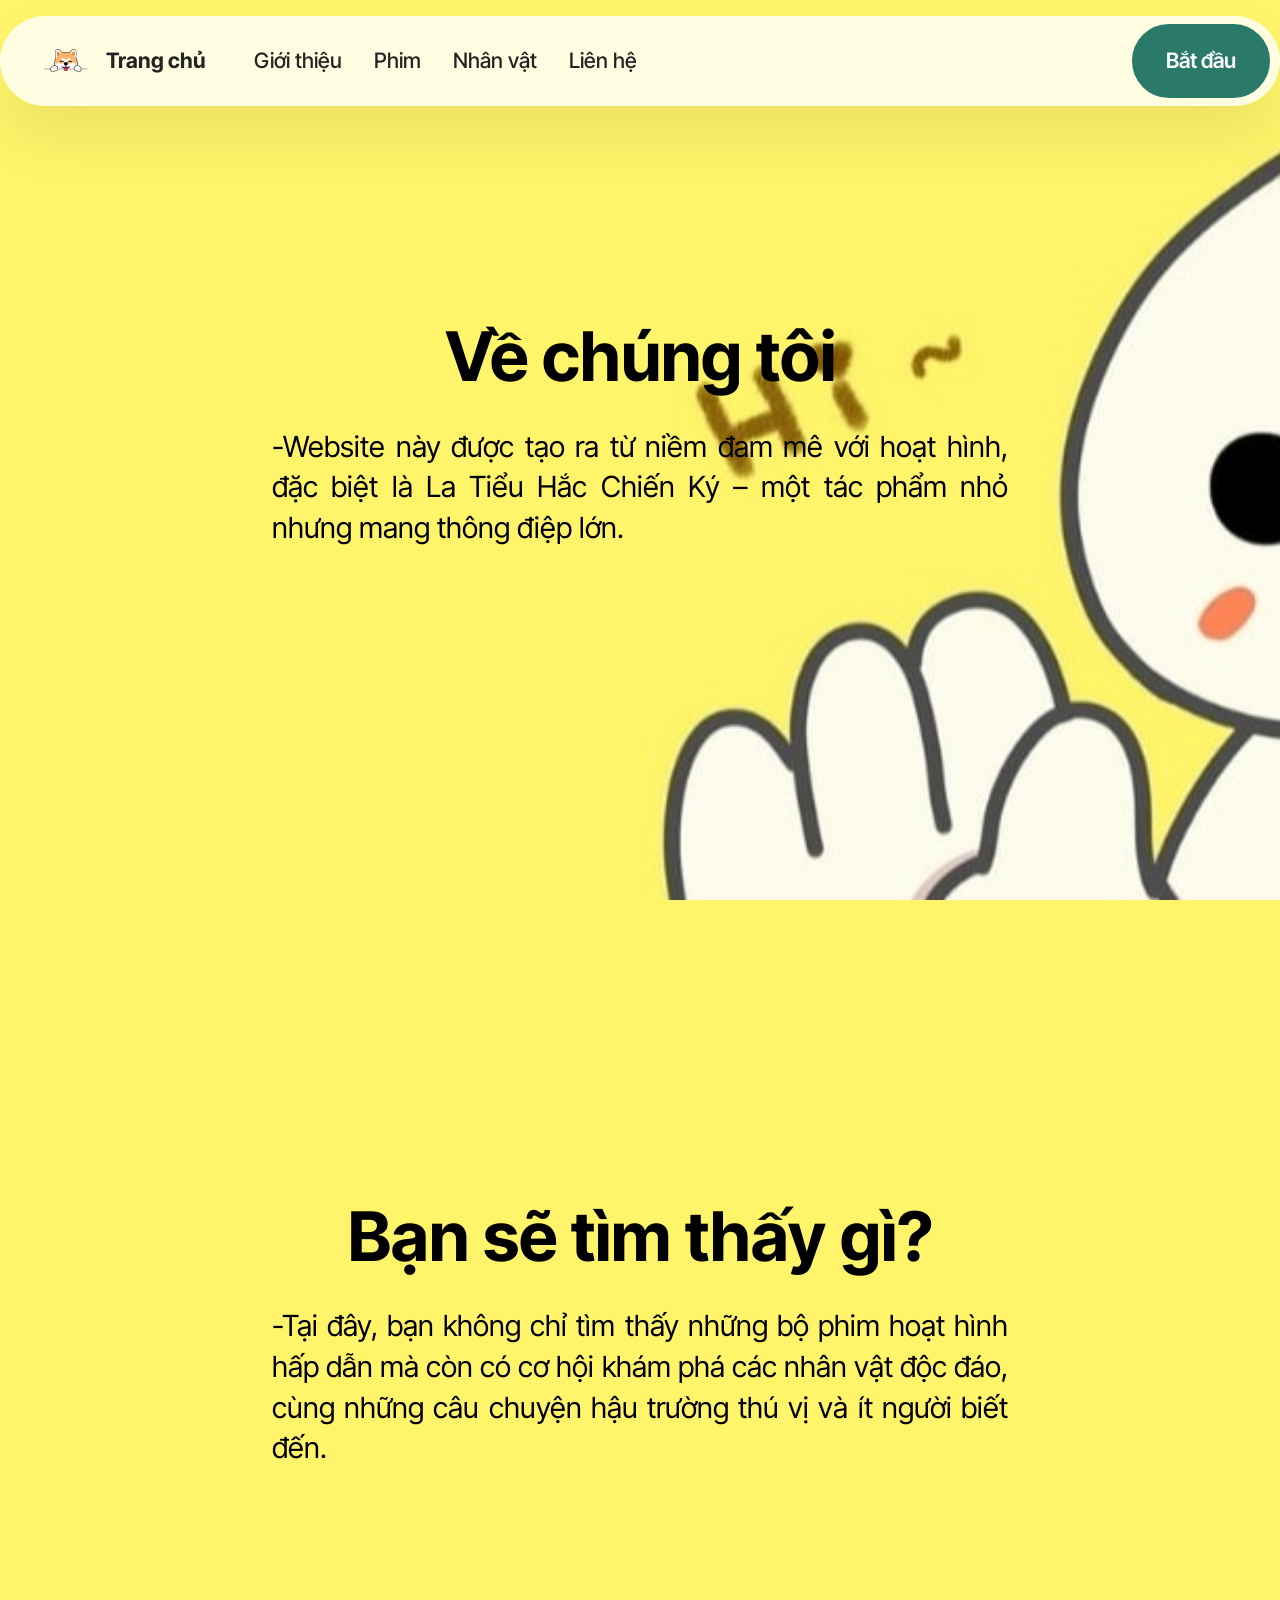
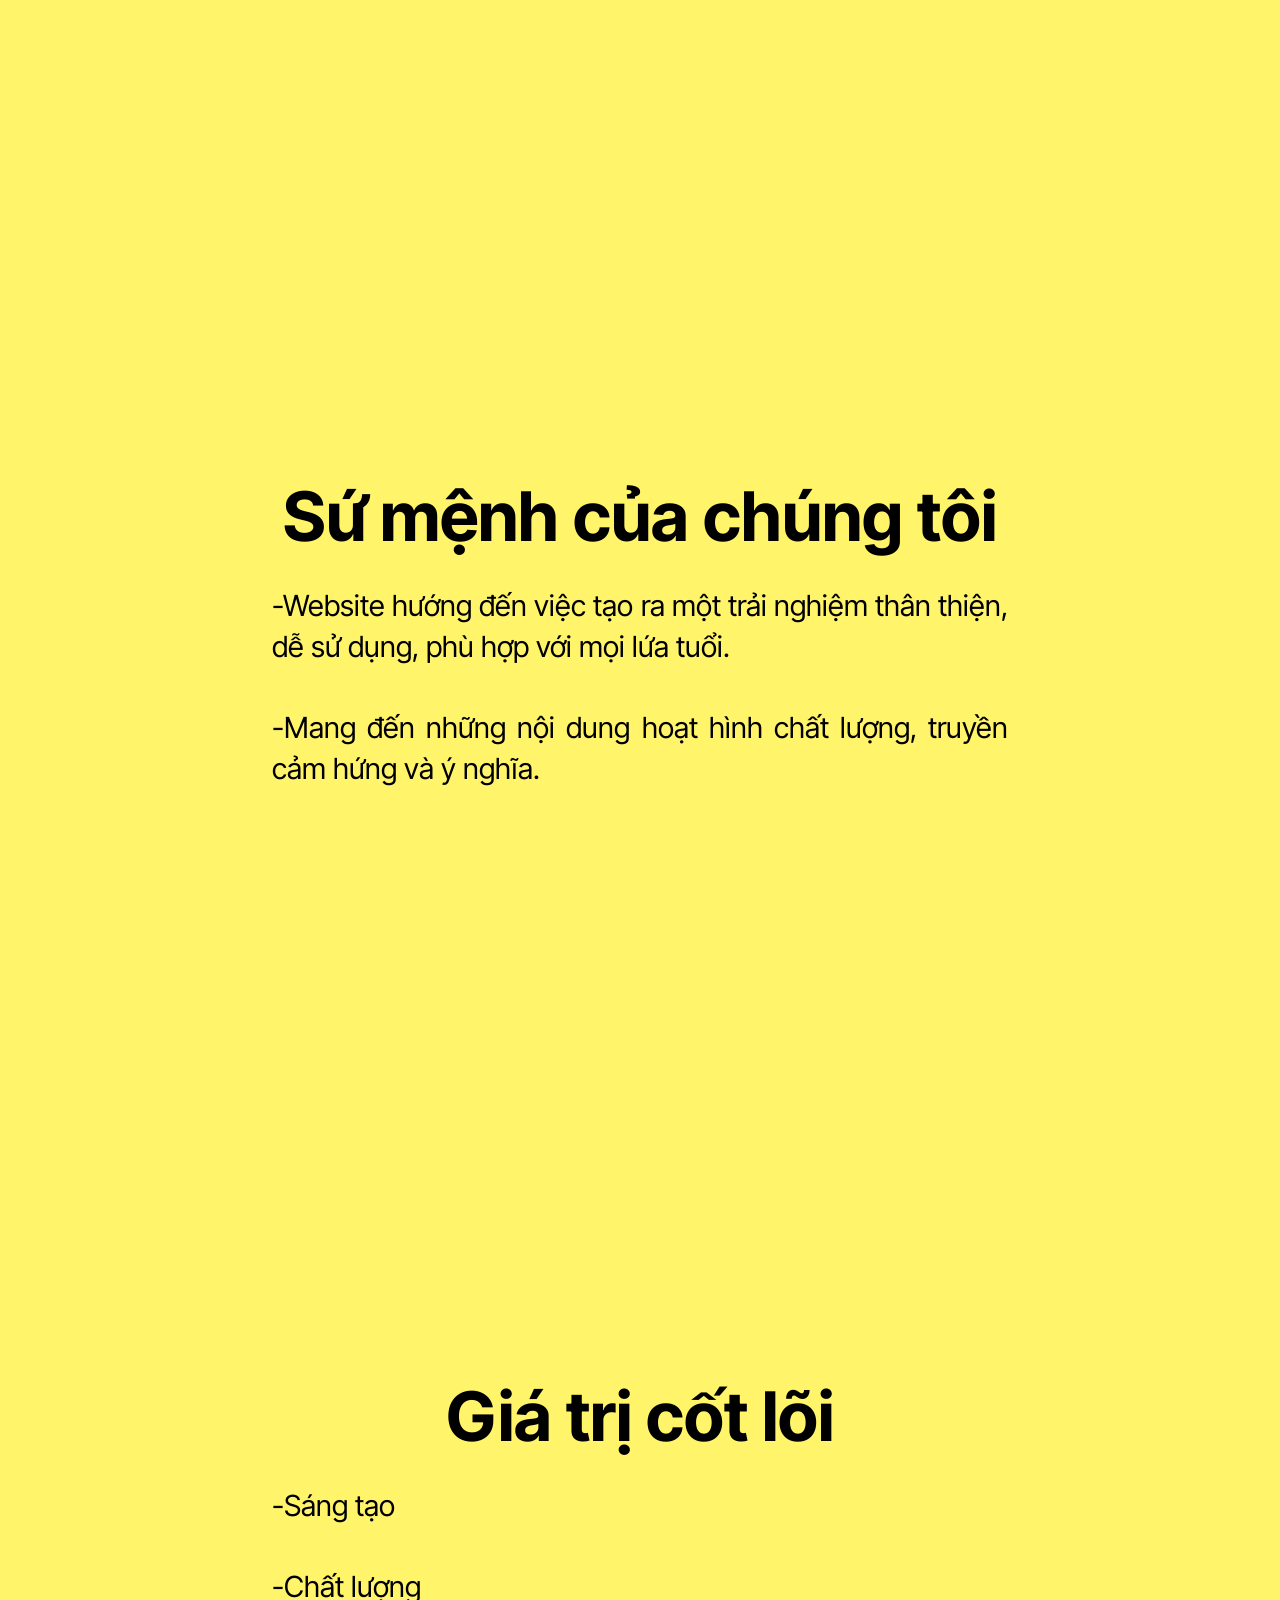
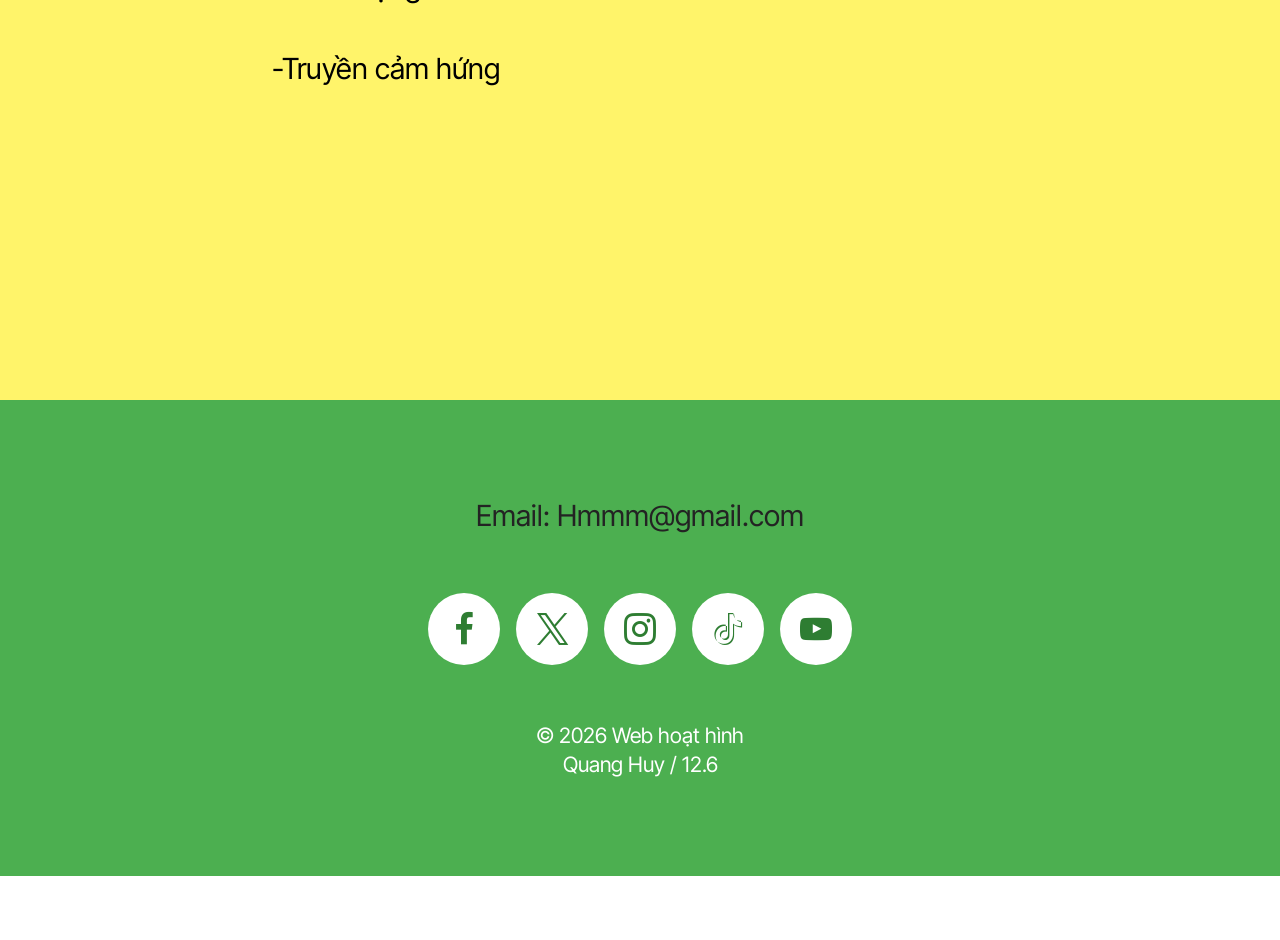
==== commit ebbe81e5: "Add files via upload" ====
--- a/page1.html
+++ b/page1.html
@@ -6,7 +6,7 @@
   <meta http-equiv="X-UA-Compatible" content="IE=edge">
   <meta name="generator" content="Mobirise v6.1.12, mobirise.com">
   <meta name="viewport" content="width=device-width, initial-scale=1, minimum-scale=1">
-  <link rel="shortcut icon" href="assets/images/logo.png" type="image/x-icon">
+  <link rel="shortcut icon" href="assets/images/pngtree-veterinary-design-dog-logo-vet-clipart-puppy-akita-inu-shiba-png-image-6565446-96x96.png" type="image/x-icon">
   <meta name="description" content="">
   
   
@@ -19,7 +19,7 @@
   <link rel="stylesheet" href="assets/theme/css/style.css">
   <link rel="preload" href="https://fonts.googleapis.com/css?family=Inter+Tight:100,200,300,400,500,600,700,800,900,100i,200i,300i,400i,500i,600i,700i,800i,900i&display=swap" as="style" onload="this.onload=null;this.rel='stylesheet'">
   <noscript><link rel="stylesheet" href="https://fonts.googleapis.com/css?family=Inter+Tight:100,200,300,400,500,600,700,800,900,100i,200i,300i,400i,500i,600i,700i,800i,900i&display=swap"></noscript>
-  <link rel="preload" as="style" href="assets/mobirise/css/mbr-additional.css?v=i8ZCEB"><link rel="stylesheet" href="assets/mobirise/css/mbr-additional.css?v=i8ZCEB" type="text/css">
+  <link rel="preload" as="style" href="assets/mobirise/css/mbr-additional.css?v=1QKNwS"><link rel="stylesheet" href="assets/mobirise/css/mbr-additional.css?v=1QKNwS" type="text/css">
 
   
   
@@ -35,10 +35,10 @@
 			<div class="navbar-brand">
 				<span class="navbar-logo">
 					<a href="https://mobiri.se">
-						<img src="assets/images/logo.png" alt="Mobirise Website Builder" style="height: 3rem;">
+						<img src="assets/images/pngtree-veterinary-design-dog-logo-vet-clipart-puppy-akita-inu-shiba-png-image-6565446-96x96.png" alt="Mobirise Website Builder" style="height: 3rem;">
 					</a>
 				</span>
-				<span class="navbar-caption-wrap"><a class="navbar-caption text-black text-primary display-4" href="index.html" target="_blank">Trang chủ</a></span>
+				<span class="navbar-caption-wrap"><a class="navbar-caption text-black text-primary display-4" href="index.html">Trang chủ</a></span>
 			</div>
 			<button class="navbar-toggler" type="button" data-toggle="collapse" data-bs-toggle="collapse" data-target="#navbarSupportedContent" data-bs-target="#navbarSupportedContent" aria-controls="navbarNavAltMarkup" aria-expanded="false" aria-label="Toggle navigation">
 				<div class="hamburger">
@@ -182,7 +182,7 @@
             </div>
         </div>
     </div>
-</section><section class="display-7" style="padding: 0;align-items: center;justify-content: center;flex-wrap: wrap;    align-content: center;display: flex;position: relative;height: 4rem;"><a href="https://mobiri.se/" style="flex: 1 1;height: 4rem;position: absolute;width: 100%;z-index: 1;"><img alt="" style="height: 4rem;" src="[data-uri]"></a><p style="margin: 0;text-align: center;" class="display-7">&#8204;</p><a style="z-index:1" href="https://mobirise.com/builder/ai-website-generator.html">AI Website Generator</a></section><script src="assets/bootstrap/js/bootstrap.bundle.min.js"></script>  <script src="assets/smoothscroll/smooth-scroll.js"></script>  <script src="assets/ytplayer/index.js"></script>  <script src="assets/dropdown/js/navbar-dropdown.js"></script>  <script src="assets/theme/js/script.js"></script>  
+</section><section class="display-7" style="padding: 0;align-items: center;justify-content: center;flex-wrap: wrap;    align-content: center;display: flex;position: relative;height: 4rem;"><a href="https://mobiri.se/" style="flex: 1 1;height: 4rem;position: absolute;width: 100%;z-index: 1;"><img alt="" style="height: 4rem;" src="[data-uri]"></a><p style="margin: 0;text-align: center;" class="display-7">&#8204;</p><a style="z-index:1" href="https://mobirise.com/drag-drop-website-builder.html">Drag & Drop Website Builder</a></section><script src="assets/bootstrap/js/bootstrap.bundle.min.js"></script>  <script src="assets/smoothscroll/smooth-scroll.js"></script>  <script src="assets/ytplayer/index.js"></script>  <script src="assets/dropdown/js/navbar-dropdown.js"></script>  <script src="assets/theme/js/script.js"></script>  
   
   
   <input name="animation" type="hidden">
